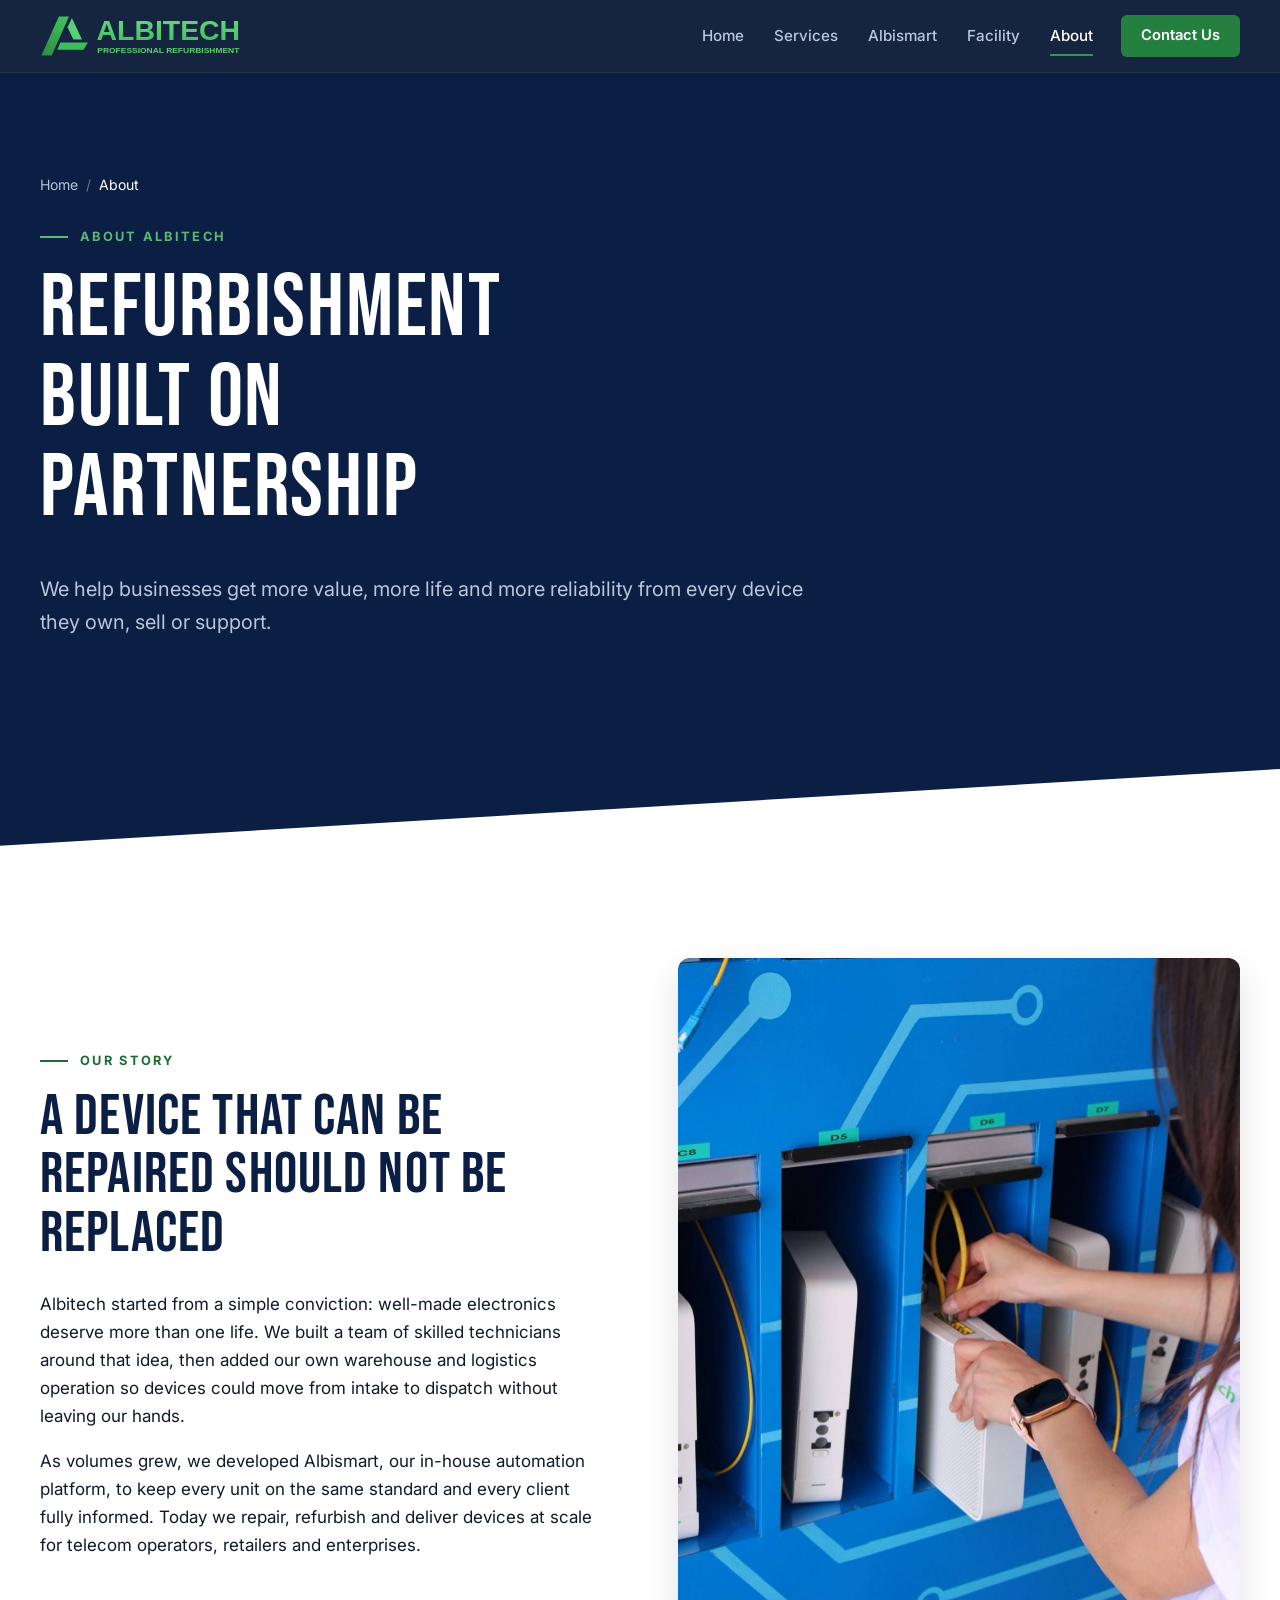
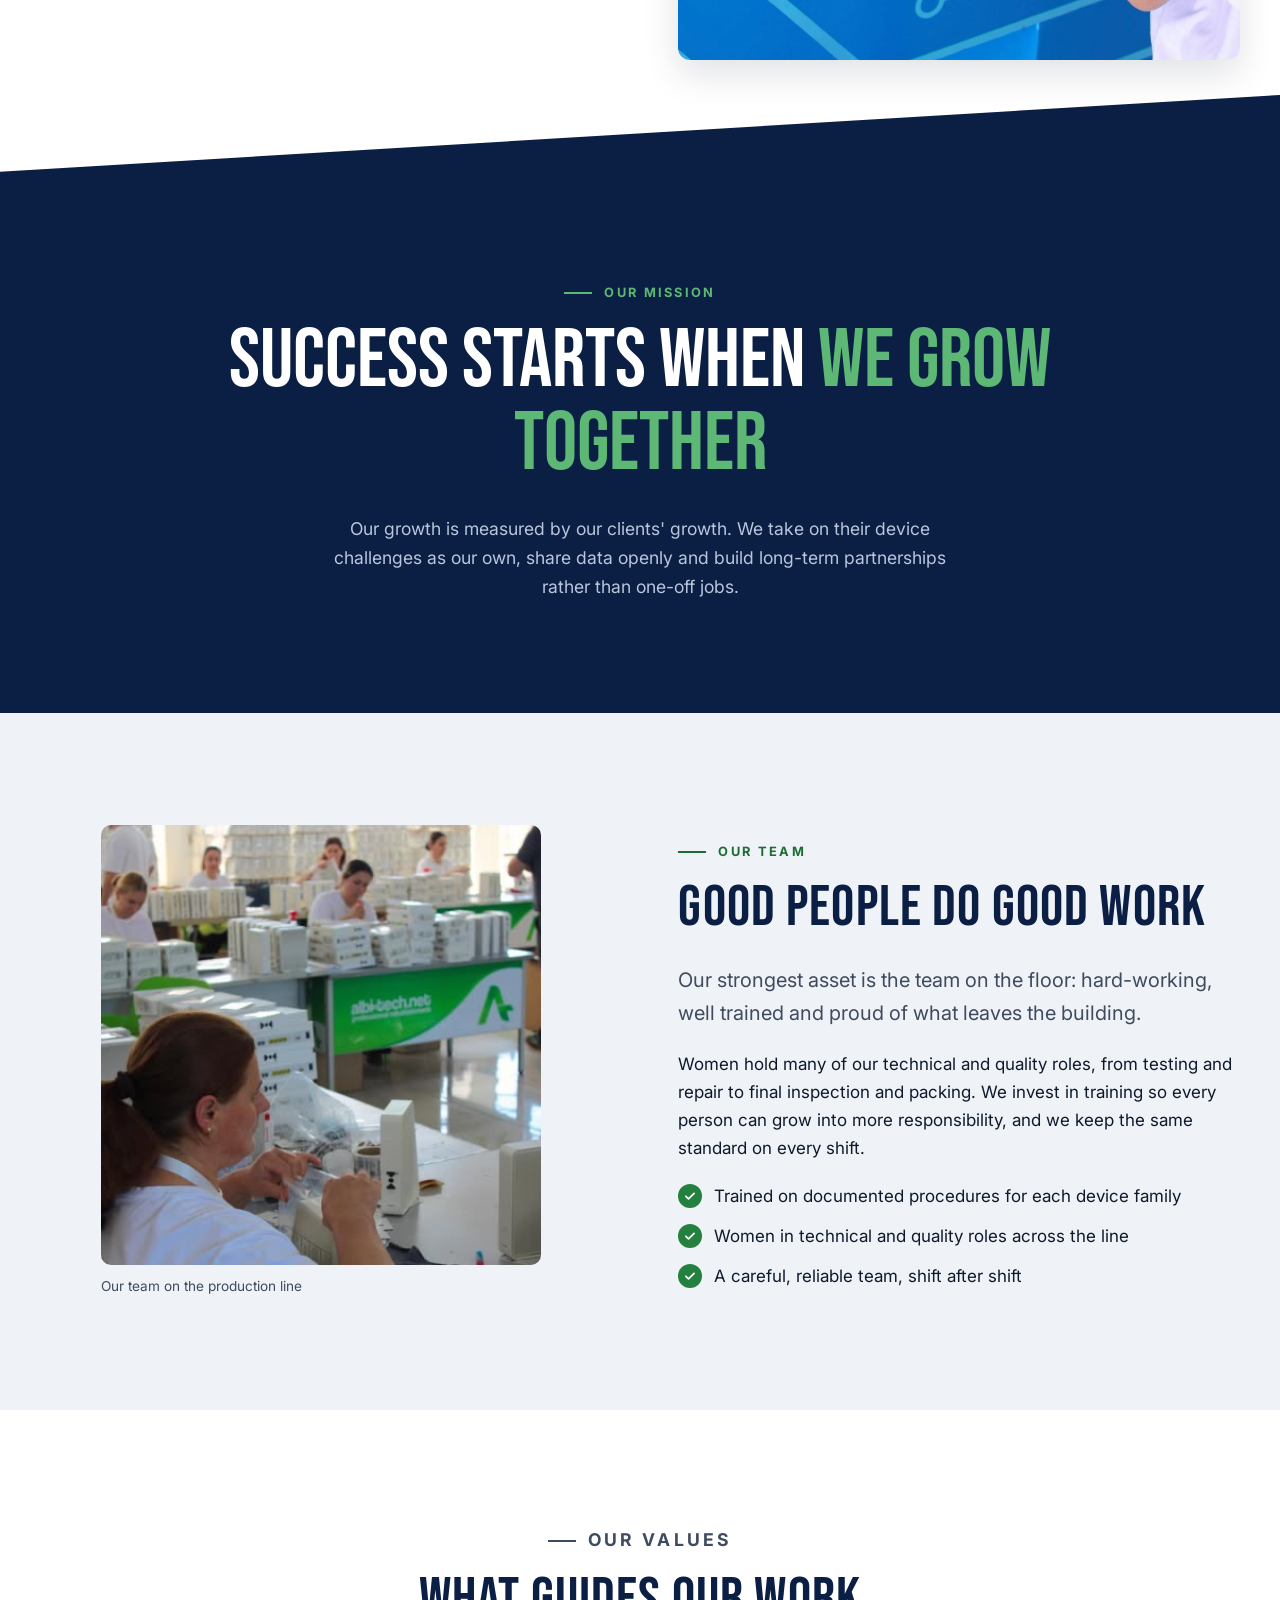
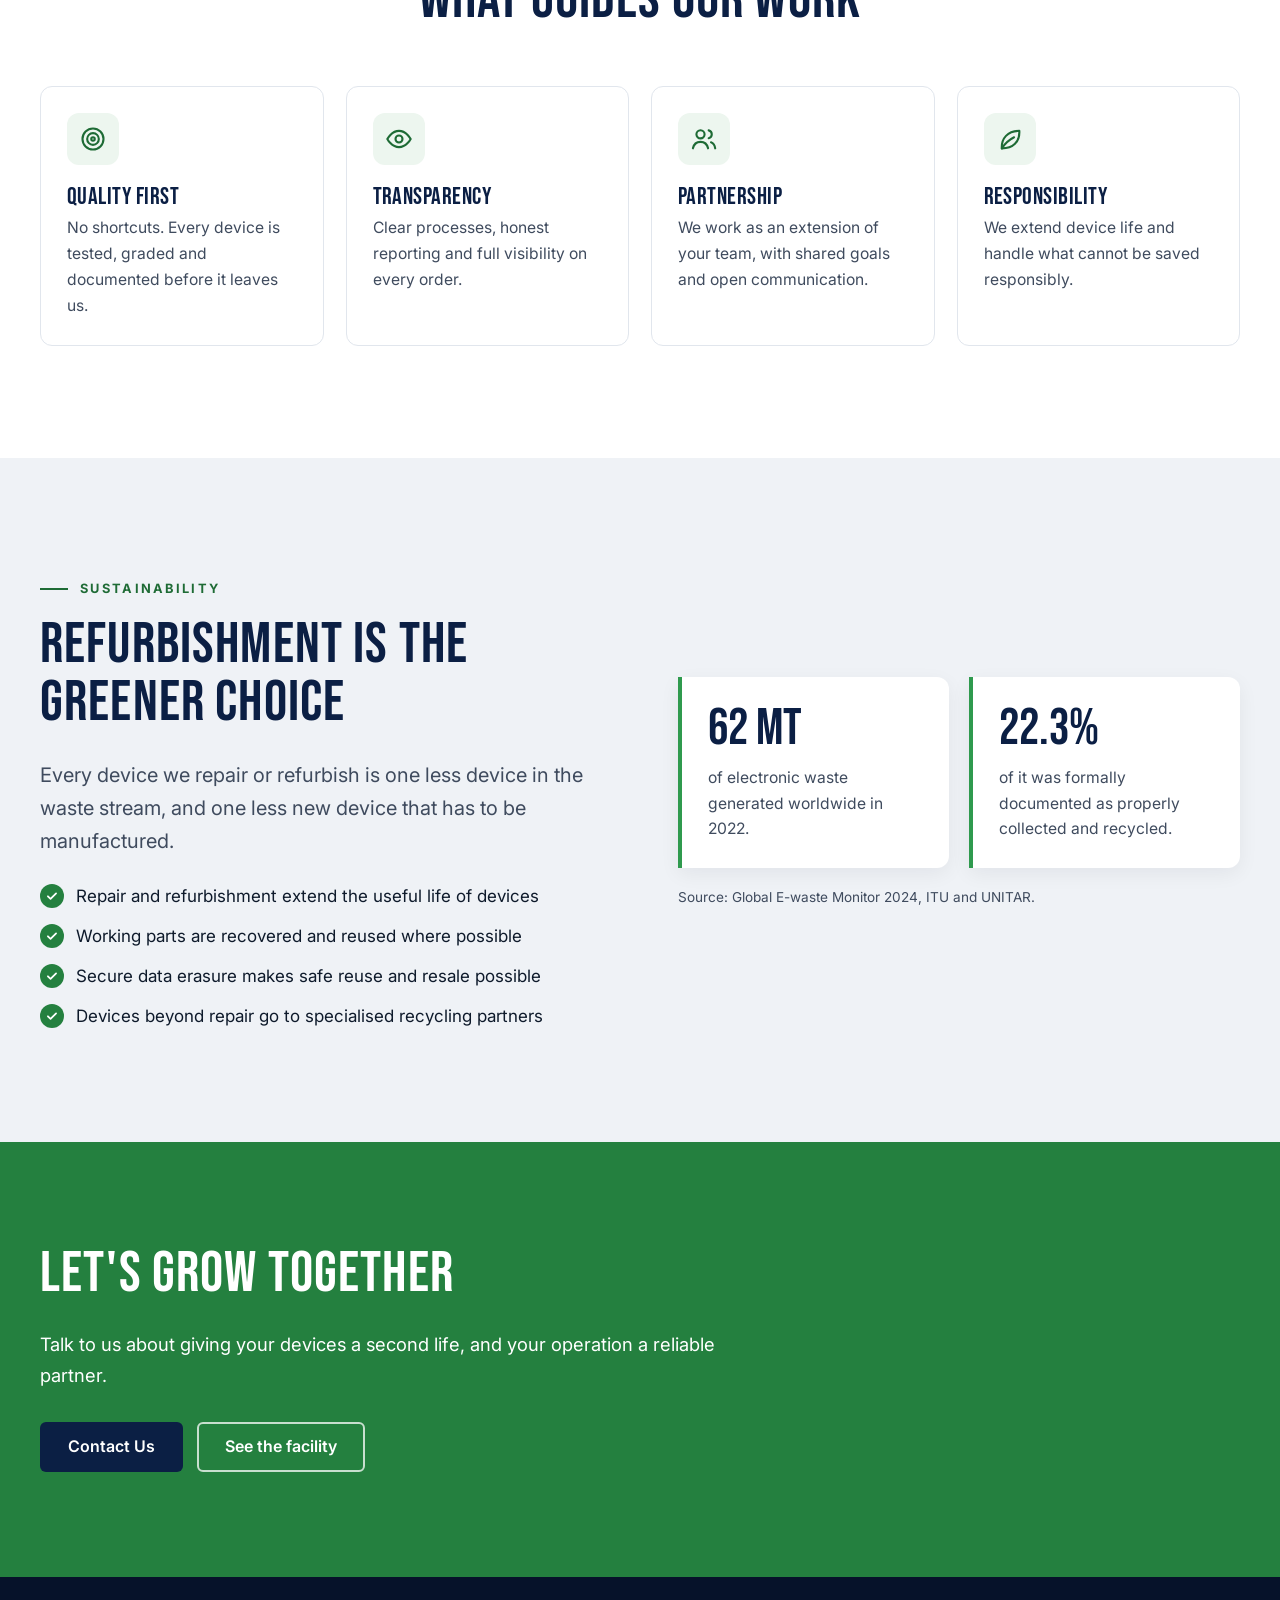
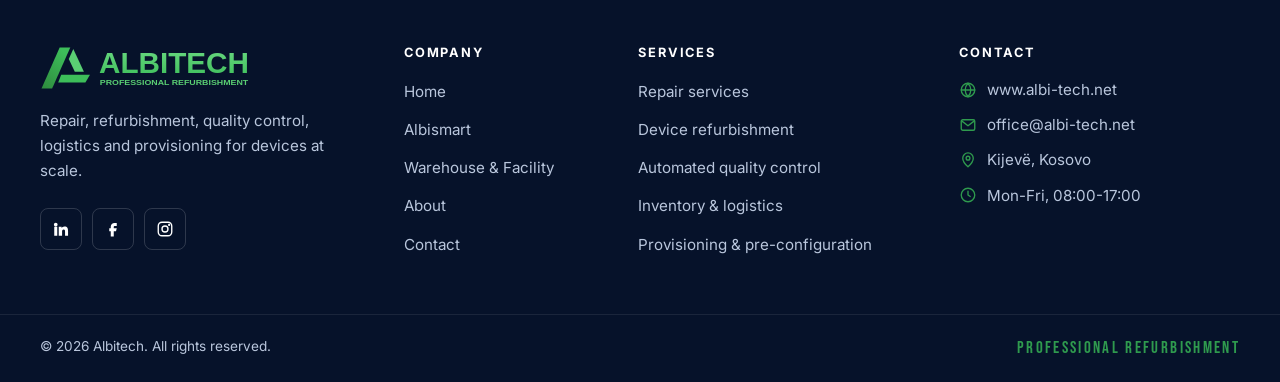
==== about.html @ eb0725dc "Use real photos, calmer brand green and add the Kijeve warehouse location Replace the generated circ" ====
<!doctype html>
<html lang="en">
<head>
  <meta charset="utf-8">
  <meta name="viewport" content="width=device-width, initial-scale=1">
  <title>About Albitech | Professional Refurbishment</title>
  <meta name="description" content="Albitech gives devices a longer, more valuable life through professional repair and refurbishment. Learn about our story, our mission, our values and our commitment to reducing e-waste.">
  <link rel="canonical" href="https://www.albi-tech.net/about.html">
  <meta name="theme-color" content="#0B1F44">
  <meta property="og:type" content="website">
  <meta property="og:site_name" content="Albitech">
  <meta property="og:title" content="About Albitech | Success starts when we grow together">
  <meta property="og:description" content="Our story, mission, values and sustainability commitment.">
  <meta property="og:url" content="https://www.albi-tech.net/about.html">
  <meta property="og:image" content="https://www.albi-tech.net/assets/img/og-image.png">
  <meta property="og:image:width" content="1200">
  <meta property="og:image:height" content="630">
  <meta property="og:image:alt" content="Albitech, Professional Refurbishment">
  <meta name="twitter:card" content="summary_large_image">
  <link rel="icon" href="assets/img/favicon.svg" type="image/svg+xml">
  <link rel="preconnect" href="https://fonts.googleapis.com">
  <link rel="preconnect" href="https://fonts.gstatic.com" crossorigin>
  <link rel="stylesheet" href="https://fonts.googleapis.com/css2?family=Bebas+Neue&amp;family=Inter:wght@400;500;600;700&amp;display=swap">
  <script>document.documentElement.classList.add("js");</script>
  <link rel="stylesheet" href="assets/css/styles.css">
  <script src="assets/js/main.js" defer></script>
</head>
<body>
  <a class="skip-link" href="#main">Skip to main content</a>

  <header class="site-header">
    <div class="container header-inner">
      <a class="brand" href="index.html"><img src="assets/img/logo.svg" alt="Albitech home" width="203" height="42"></a>
      <button class="nav-toggle" type="button" aria-expanded="false" aria-controls="site-nav" aria-label="Open menu">
        <span class="nav-toggle-bar"></span><span class="nav-toggle-bar"></span><span class="nav-toggle-bar"></span>
      </button>
      <nav class="site-nav" id="site-nav" aria-label="Main">
        <ul class="nav-list">
          <li><a class="nav-link" href="index.html">Home</a></li>
          <li><a class="nav-link" href="services.html">Services</a></li>
          <li><a class="nav-link" href="albismart.html">Albismart</a></li>
          <li><a class="nav-link" href="facility.html">Facility</a></li>
          <li><a class="nav-link" href="about.html" aria-current="page">About</a></li>
          <li class="nav-cta"><a class="btn btn-primary btn-sm" href="contact.html">Contact Us</a></li>
        </ul>
      </nav>
    </div>
  </header>

  <main id="main">
    <section class="page-hero" aria-labelledby="page-title">
      <div class="container">
        <nav class="breadcrumb" aria-label="Breadcrumb">
          <ol><li><a href="index.html">Home</a></li><li><span aria-current="page">About</span></li></ol>
        </nav>
        <p class="eyebrow" data-reveal>About Albitech</p>
        <h1 id="page-title" data-reveal style="--delay:.1s">Refurbishment built on partnership</h1>
        <p class="lead" data-reveal style="--delay:.2s">We help businesses get more value, more life and more reliability from every device they own, sell or support.</p>
      </div>
    </section>

    <!-- PLACEHOLDER COPY: replace with Albitech's own history (founding year, milestones, team size). -->
    <section class="section" aria-labelledby="story-title">
      <div class="container split">
        <div data-reveal="left">
          <p class="eyebrow">Our story</p>
          <h2 id="story-title">A device that can be repaired should not be replaced</h2>
          <p>Albitech started from a simple conviction: well-made electronics deserve more than one life. We built a team of skilled technicians around that idea, then added our own warehouse and logistics operation so devices could move from intake to dispatch without leaving our hands.</p>
          <p>As volumes grew, we developed Albismart, our in-house automation platform, to keep every unit on the same standard and every client fully informed. Today we repair, refurbish and deliver devices at scale for telecom operators, retailers and enterprises.</p>
        </div>
        <figure class="media-frame" data-reveal="right" style="aspect-ratio:4/5">
          <img src="assets/img/photos/testing-wall.jpg" alt="An Albitech technician connecting a router on the device testing wall" width="1000" height="1499" loading="lazy">
        </figure>
      </div>
    </section>

    <section class="section section--dark angle-top mission" aria-labelledby="mission-title">
      <div class="container">
        <h2 class="eyebrow" id="mission-title" style="justify-content:center;display:flex">Our mission</h2>
        <blockquote data-reveal>
          <p>Success starts when <span>we grow together</span></p>
        </blockquote>
        <p class="mission-text" data-reveal style="--delay:.15s">Our growth is measured by our clients' growth. We take on their device challenges as our own, share data openly and build long-term partnerships rather than one-off jobs.</p>
      </div>
    </section>

    <section class="section section--gray" aria-labelledby="team-title">
      <div class="container split">
        <figure class="people-photo" data-reveal="left">
          <img src="assets/img/photos/production-line.jpg" alt="Albitech team members, many of them women, testing and packing devices on the production line" width="414" height="414" loading="lazy">
          <figcaption>Our team on the production line</figcaption>
        </figure>
        <div data-reveal="right">
          <p class="eyebrow">Our team</p>
          <h2 id="team-title">Good people do good work</h2>
          <p class="lead">Our strongest asset is the team on the floor: hard-working, well trained and proud of what leaves the building.</p>
          <p>Women hold many of our technical and quality roles, from testing and repair to final inspection and packing. We invest in training so every person can grow into more responsibility, and we keep the same standard on every shift.</p>
          <ul class="check-list" style="margin-top:20px">
            <li>Trained on documented procedures for each device family</li>
            <li>Women in technical and quality roles across the line</li>
            <li>A careful, reliable team, shift after shift</li>
          </ul>
        </div>
      </div>
    </section>

    <section class="section" aria-labelledby="values-title">
      <div class="container">
        <div class="section-head center" data-reveal>
          <p class="eyebrow">Our values</p>
          <h2 id="values-title">What guides our work</h2>
        </div>
        <div class="feature-grid feature-grid--4">
          <div class="feature feature--stack" data-reveal>
            <div class="icon-badge"><svg class="icon" viewBox="0 0 24 24" aria-hidden="true"><circle cx="12" cy="12" r="9"/><circle cx="12" cy="12" r="5"/><circle cx="12" cy="12" r="1.5"/></svg></div>
            <h3>Quality first</h3>
            <p>No shortcuts. Every device is tested, graded and documented before it leaves us.</p>
          </div>
          <div class="feature feature--stack" data-reveal style="--delay:.08s">
            <div class="icon-badge"><svg class="icon" viewBox="0 0 24 24" aria-hidden="true"><path d="M2 12s3.6-7 10-7 10 7 10 7-3.6 7-10 7S2 12 2 12z"/><circle cx="12" cy="12" r="3"/></svg></div>
            <h3>Transparency</h3>
            <p>Clear processes, honest reporting and full visibility on every order.</p>
          </div>
          <div class="feature feature--stack" data-reveal style="--delay:.16s">
            <div class="icon-badge"><svg class="icon" viewBox="0 0 24 24" aria-hidden="true"><circle cx="9" cy="8" r="3.5"/><path d="M2.5 20c.8-3.6 3.4-5.5 6.5-5.5s5.7 1.9 6.5 5.5"/><path d="M16 4.6a3.5 3.5 0 0 1 0 6.8M18 14.8c2 .7 3.2 2.5 3.6 5.2"/></svg></div>
            <h3>Partnership</h3>
            <p>We work as an extension of your team, with shared goals and open communication.</p>
          </div>
          <div class="feature feature--stack" data-reveal style="--delay:.24s">
            <div class="icon-badge"><svg class="icon" viewBox="0 0 24 24" aria-hidden="true"><path d="M5 20c-.5-8.5 5-15 15-15 .5 9.5-5.5 15-15 15z"/><path d="M5 20c3-4.5 6.5-7.5 10.5-9.5"/></svg></div>
            <h3>Responsibility</h3>
            <p>We extend device life and handle what cannot be saved responsibly.</p>
          </div>
        </div>
      </div>
    </section>

    <section class="section section--gray" aria-labelledby="sustain-title">
      <div class="container split">
        <div data-reveal="left">
          <p class="eyebrow">Sustainability</p>
          <h2 id="sustain-title">Refurbishment is the greener choice</h2>
          <p class="lead">Every device we repair or refurbish is one less device in the waste stream, and one less new device that has to be manufactured.</p>
          <ul class="check-list" style="margin-top:24px">
            <li>Repair and refurbishment extend the useful life of devices</li>
            <li>Working parts are recovered and reused where possible</li>
            <li>Secure data erasure makes safe reuse and resale possible</li>
            <li>Devices beyond repair go to specialised recycling partners</li>
          </ul>
        </div>
        <div data-reveal="right">
          <div class="fact-grid">
            <div class="fact">
              <span class="fact-num">62 Mt</span>
              <p>of electronic waste generated worldwide in 2022.</p>
            </div>
            <div class="fact">
              <span class="fact-num">22.3%</span>
              <p>of it was formally documented as properly collected and recycled.</p>
            </div>
          </div>
          <p class="source">Source: Global E-waste Monitor 2024, ITU and UNITAR.</p>
        </div>
      </div>
    </section>

    <section class="cta-band" aria-labelledby="cta-title">
      <div class="container">
        <div class="cta-inner" data-reveal>
          <h2 id="cta-title">Let's grow together</h2>
          <p>Talk to us about giving your devices a second life, and your operation a reliable partner.</p>
          <div class="btn-row">
            <a class="btn btn-dark" href="contact.html">Contact Us</a>
            <a class="btn btn-outline" href="facility.html">See the facility</a>
          </div>
        </div>
      </div>
    </section>
  </main>

  <footer class="site-footer">
    <div class="container footer-grid">
      <div class="footer-brand">
        <img src="assets/img/logo.svg" alt="Albitech, Professional Refurbishment" width="213" height="44" loading="lazy">
        <p>Repair, refurbishment, quality control, logistics and provisioning for devices at scale.</p>
        <!-- PLACEHOLDER: replace href="#" with the real social profile URLs. -->
        <ul class="social" aria-label="Albitech on social media">
          <li><a href="#" aria-label="Albitech on LinkedIn"><svg class="icon icon-fill" viewBox="0 0 24 24" aria-hidden="true"><path d="M4.98 3.5a2.5 2.5 0 1 1 0 5 2.5 2.5 0 0 1 0-5zM3 9h4v12H3zM9 9h3.8v1.7h.05c.53-1 1.83-2.05 3.77-2.05 4.03 0 4.78 2.65 4.78 6.1V21h-4v-5.5c0-1.3-.02-3-1.83-3-1.83 0-2.12 1.43-2.12 2.9V21H9z"/></svg></a></li>
          <li><a href="#" aria-label="Albitech on Facebook"><svg class="icon icon-fill" viewBox="0 0 24 24" aria-hidden="true"><path d="M14 8h3V4h-3c-2.76 0-5 2.24-5 5v2H7v4h2v7h4v-7h3l1-4h-4V9c0-.55.45-1 1-1z"/></svg></a></li>
          <li><a href="#" aria-label="Albitech on Instagram"><svg class="icon" viewBox="0 0 24 24" aria-hidden="true"><rect x="3" y="3" width="18" height="18" rx="5"/><circle cx="12" cy="12" r="4"/><circle cx="17.5" cy="6.5" r=".6" fill="currentColor"/></svg></a></li>
        </ul>
      </div>
      <nav class="footer-col" aria-label="Footer: company">
        <h2 class="footer-title">Company</h2>
        <ul>
          <li><a href="index.html">Home</a></li>
          <li><a href="albismart.html">Albismart</a></li>
          <li><a href="facility.html">Warehouse &amp; Facility</a></li>
          <li><a href="about.html">About</a></li>
          <li><a href="contact.html">Contact</a></li>
        </ul>
      </nav>
      <nav class="footer-col" aria-label="Footer: services">
        <h2 class="footer-title">Services</h2>
        <ul>
          <li><a href="services.html#repair">Repair services</a></li>
          <li><a href="services.html#refurbishment">Device refurbishment</a></li>
          <li><a href="services.html#quality-control">Automated quality control</a></li>
          <li><a href="services.html#logistics">Inventory &amp; logistics</a></li>
          <li><a href="services.html#provisioning">Provisioning &amp; pre-configuration</a></li>
        </ul>
      </nav>
      <div class="footer-col">
        <h2 class="footer-title">Contact</h2>
        <ul class="footer-contact">
          <li><svg class="icon" viewBox="0 0 24 24" aria-hidden="true"><circle cx="12" cy="12" r="9"/><path d="M3 12h18M12 3c2.5 2.7 3.8 5.7 3.8 9s-1.3 6.3-3.8 9c-2.5-2.7-3.8-5.7-3.8-9S9.5 5.7 12 3z"/></svg><a href="https://www.albi-tech.net">www.albi-tech.net</a></li>
          <li><svg class="icon" viewBox="0 0 24 24" aria-hidden="true"><rect x="3" y="5" width="18" height="14" rx="2"/><path d="M3.5 6.5l8.5 6.5 8.5-6.5"/></svg><a href="mailto:office@albi-tech.net">office@albi-tech.net</a></li>
          <li><svg class="icon" viewBox="0 0 24 24" aria-hidden="true"><path d="M12 21s-7-6.2-7-11.5a7 7 0 0 1 14 0C19 14.8 12 21 12 21z"/><circle cx="12" cy="9.5" r="2.5"/></svg><a href="https://maps.app.goo.gl/2U7qtQhpvTjWQRKJ6" target="_blank" rel="noopener">Kijevë, Kosovo</a></li>
          <li><svg class="icon" viewBox="0 0 24 24" aria-hidden="true"><circle cx="12" cy="12" r="9"/><path d="M12 7v5l3 2"/></svg><span>Mon-Fri, 08:00-17:00</span></li>
        </ul>
      </div>
    </div>
    <div class="footer-bottom">
      <div class="container footer-bottom-inner">
        <p>&copy; <span data-year>2026</span> Albitech. All rights reserved.</p>
        <p class="footer-tagline">Professional Refurbishment</p>
      </div>
    </div>
  </footer>
</body>
</html>
---- assets/css/styles.css ----
/* =========================================================
   Albitech, Professional Refurbishment
   Main stylesheet (shared by every page)
   ========================================================= */

:root {
  --navy-950: #06122a;
  --navy-900: #081833;
  --navy-800: #0b1f44;
  --navy-700: #132b5c;
  --navy-600: #1c3a75;
  --green-300: #a9d8b5;
  --green-400: #5cb874;
  --green-500: #2f9a4e;
  --green-600: #24803f;
  --green-700: #1e6b35;
  --green-800: #17532a;
  --green-50: #edf6ef;
  --gray-50: #f7f9fb;
  --gray-100: #eff2f6;
  --gray-200: #e1e6ed;
  --gray-300: #c9d1dc;
  --ink: #0e1a2b;
  --ink-soft: #3f4b5e;
  --on-dark-soft: #b9c6dc;
  --error: #b42318;

  --font-display: "Bebas Neue", "Oswald", Impact, "Arial Narrow", sans-serif;
  --font-body: "Inter", system-ui, -apple-system, "Segoe UI", Roboto, Arial, sans-serif;

  --radius: 12px;
  --radius-sm: 8px;
  --shadow: 0 14px 36px rgba(6, 18, 42, 0.12);
  --header-h: 72px;
  --container: 1200px;
  --cut: clamp(36px, 6vw, 96px);
  --section-pad: clamp(64px, 9vw, 112px);
  --ease: cubic-bezier(0.2, 0.7, 0.2, 1);
}

/* ---------- Base ---------- */
*, *::before, *::after { box-sizing: border-box; }
html { scroll-behavior: smooth; -webkit-text-size-adjust: 100%; scroll-padding-top: calc(var(--header-h) + 16px); }
body {
  margin: 0;
  font-family: var(--font-body);
  font-size: 1.0625rem;
  line-height: 1.65;
  color: var(--ink);
  background: #fff;
  -webkit-font-smoothing: antialiased;
}
img, svg { display: block; max-width: 100%; }
img { height: auto; }
a { color: var(--green-700); text-underline-offset: 3px; }
a:hover { text-decoration-thickness: 2px; }
h1, h2, h3, h4 {
  font-family: var(--font-display);
  font-weight: 400;
  letter-spacing: 0.02em;
  line-height: 1.02;
  margin: 0 0 0.45em;
}
h1 { font-size: clamp(2.9rem, 7vw, 5.5rem); }
h2 { font-size: clamp(2.3rem, 4.6vw, 3.6rem); }
h3 { font-size: clamp(1.5rem, 2.4vw, 1.85rem); }
p { margin: 0 0 1em; }
ul, ol { margin: 0; }
button, input, select, textarea { font: inherit; }

.container { width: min(100% - 40px, var(--container)); margin-inline: auto; }

.sr-only {
  position: absolute !important; width: 1px; height: 1px; padding: 0; margin: -1px;
  overflow: hidden; clip: rect(0 0 0 0); white-space: nowrap; border: 0;
}

.skip-link {
  position: absolute; left: 16px; top: -64px; z-index: 300;
  background: var(--green-500); color: var(--navy-900);
  padding: 10px 18px; border-radius: var(--radius-sm);
  font-weight: 700; text-decoration: none; transition: top 0.2s;
}
.skip-link:focus { top: 12px; }

:focus-visible { outline: 3px solid var(--green-400); outline-offset: 3px; border-radius: 4px; }

.icon {
  width: 24px; height: 24px; flex: none;
  fill: none; stroke: currentColor; stroke-width: 1.8;
  stroke-linecap: round; stroke-linejoin: round;
}
.icon-fill { fill: currentColor; stroke: none; }

.lead { font-size: clamp(1.1rem, 1.6vw, 1.25rem); color: var(--ink-soft); max-width: 60ch; }

.eyebrow {
  display: inline-flex; align-items: center; gap: 12px;
  margin: 0 0 18px;
  font-family: var(--font-body); line-height: 1.4;
  font-size: 0.8rem; font-weight: 700; letter-spacing: 0.18em; text-transform: uppercase;
  color: var(--green-700);
}
.eyebrow::before { content: ""; width: 28px; height: 2px; background: currentColor; }

/* ---------- Header ---------- */
.site-header {
  position: sticky; top: 0; z-index: 100;
  background: rgba(8, 24, 51, 0.94);
  -webkit-backdrop-filter: saturate(140%) blur(10px);
  backdrop-filter: saturate(140%) blur(10px);
  border-bottom: 1px solid rgba(255, 255, 255, 0.06);
  transition: box-shadow 0.3s;
}
.site-header.is-scrolled { box-shadow: 0 8px 28px rgba(0, 0, 0, 0.28); }
.header-inner { display: flex; align-items: center; justify-content: space-between; gap: 24px; height: var(--header-h); }
.brand { display: inline-flex; align-items: center; border-radius: 4px; }
.brand img { height: 42px; width: auto; }

.nav-list { display: flex; align-items: center; gap: 2px; list-style: none; padding: 0; }
.nav-link {
  position: relative; display: block; padding: 10px 14px;
  color: var(--on-dark-soft); text-decoration: none;
  font-size: 0.95rem; font-weight: 500; border-radius: var(--radius-sm);
  transition: color 0.2s;
}
.nav-link:hover { color: #fff; }
.nav-link[aria-current="page"] { color: #fff; }
.nav-link[aria-current="page"]::after {
  content: ""; position: absolute; left: 14px; right: 14px; bottom: 3px;
  height: 2px; background: var(--green-500);
}
.nav-cta { margin-left: 12px; }

.nav-toggle {
  display: none; position: relative; width: 44px; height: 44px;
  border: 1px solid rgba(255, 255, 255, 0.2); border-radius: var(--radius-sm);
  background: transparent; color: #fff; cursor: pointer;
}
.nav-toggle-bar {
  position: absolute; left: 11px; right: 11px; height: 2px; border-radius: 2px;
  background: currentColor; transition: transform 0.3s var(--ease), opacity 0.2s;
}
.nav-toggle-bar:nth-child(1) { top: 14px; }
.nav-toggle-bar:nth-child(2) { top: 20px; }
.nav-toggle-bar:nth-child(3) { top: 26px; }
.nav-toggle[aria-expanded="true"] .nav-toggle-bar:nth-child(1) { transform: translateY(6px) rotate(45deg); }
.nav-toggle[aria-expanded="true"] .nav-toggle-bar:nth-child(2) { opacity: 0; }
.nav-toggle[aria-expanded="true"] .nav-toggle-bar:nth-child(3) { transform: translateY(-6px) rotate(-45deg); }

@media (max-width: 960px) {
  .nav-toggle { display: block; }
  .site-nav {
    position: absolute; top: 100%; left: 0; right: 0;
    max-height: calc(100vh - var(--header-h)); overflow-y: auto;
    background: var(--navy-900);
    border-top: 1px solid rgba(255, 255, 255, 0.06);
    box-shadow: 0 24px 40px rgba(0, 0, 0, 0.35);
    opacity: 0; visibility: hidden; transform: translateY(-8px);
    transition: opacity 0.25s, transform 0.25s var(--ease), visibility 0s linear 0.25s;
  }
  .site-nav.is-open {
    opacity: 1; visibility: visible; transform: none;
    transition: opacity 0.25s, transform 0.25s var(--ease), visibility 0s;
  }
  .nav-list { flex-direction: column; align-items: stretch; gap: 0; padding: 8px 20px 24px; }
  .nav-link { padding: 16px 4px; font-size: 1.05rem; border-radius: 0; border-bottom: 1px solid rgba(255, 255, 255, 0.07); }
  .nav-link[aria-current="page"] { color: var(--green-400); }
  .nav-link[aria-current="page"]::after { display: none; }
  .nav-cta { margin: 20px 0 0; }
  .nav-cta .btn { width: 100%; }
  body.nav-open { overflow: hidden; }
}

/* ---------- Buttons ---------- */
.btn {
  --btn-bg: var(--green-600);
  --btn-fg: #fff;
  display: inline-flex; align-items: center; justify-content: center; gap: 0.55em;
  min-height: 50px; padding: 12px 26px;
  border: 2px solid transparent; border-radius: 6px;
  background: var(--btn-bg); color: var(--btn-fg);
  font-size: 1rem; font-weight: 600; line-height: 1.2; text-decoration: none;
  cursor: pointer;
  transition: background-color 0.2s, color 0.2s, border-color 0.2s, transform 0.2s var(--ease), box-shadow 0.2s;
}
.btn .icon { width: 18px; height: 18px; }
.btn-primary:hover { --btn-bg: var(--green-700); }
.btn-ghost { --btn-bg: transparent; --btn-fg: #fff; border-color: rgba(255, 255, 255, 0.5); }
.btn-ghost:hover { --btn-bg: rgba(255, 255, 255, 0.08); border-color: #fff; }
.btn-dark { --btn-bg: var(--navy-800); --btn-fg: #fff; }
.btn-dark:hover { --btn-bg: var(--navy-700); }
.btn-outline { --btn-bg: transparent; --btn-fg: var(--navy-800); border-color: var(--navy-800); }
.btn-outline:hover { --btn-bg: var(--navy-800); --btn-fg: #fff; }
.btn-sm { min-height: 42px; padding: 8px 18px; font-size: 0.92rem; }
.btn-row { display: flex; flex-wrap: wrap; gap: 14px; margin-top: 32px; }

/* ---------- Hero (home) ---------- */
.hero {
  position: relative; overflow: hidden;
  background: var(--navy-800);
  color: #fff;
  padding: clamp(48px, 7vw, 96px) 0 calc(clamp(110px, 12vw, 160px) + var(--cut));
  clip-path: polygon(0 0, 100% 0, 100% calc(100% - var(--cut)), 0 100%);
}
.hero .eyebrow, .page-hero .eyebrow, .section--dark .eyebrow { color: var(--green-400); }
.hero-grid { display: grid; grid-template-columns: 1.1fr 0.9fr; gap: clamp(32px, 5vw, 72px); align-items: center; }
.hero-content { max-width: 640px; }
.hero h1 { font-size: clamp(3rem, 6.2vw, 5.4rem); margin-bottom: 0.35em; }
.hero h1 .accent { color: var(--green-400); display: block; }
.hero .lead { color: var(--on-dark-soft); }
.hero-audience { margin-top: 36px; font-size: 0.88rem; color: var(--on-dark-soft); letter-spacing: 0.04em; }
.hero-audience strong { color: #fff; font-weight: 600; }
.hero-photo { position: relative; margin: 0; aspect-ratio: 4 / 5; max-height: 600px; border-radius: 10px; overflow: hidden; background: var(--navy-700); }
.hero-photo img { width: 100%; height: 100%; object-fit: cover; object-position: 50% 40%; }
.hero-photo figcaption {
  position: absolute; left: 14px; bottom: 14px; padding: 6px 12px; border-radius: 6px;
  background: rgba(6, 18, 42, 0.85); color: #fff; font-size: 0.82rem; font-weight: 500;
}
@media (max-width: 900px) {
  .hero-grid { grid-template-columns: 1fr; }
  .hero-photo { aspect-ratio: 4 / 3; max-height: none; }
}
@keyframes pulse { 0%, 100% { box-shadow: 0 0 0 4px rgba(47, 154, 78, 0.25); } 50% { box-shadow: 0 0 0 8px rgba(47, 154, 78, 0); } }

/* ---------- Page hero (inner pages) ---------- */
.page-hero {
  position: relative; overflow: hidden; isolation: isolate;
  background: var(--navy-800);
  color: #fff;
  padding: clamp(56px, 8vw, 100px) 0 calc(clamp(64px, 9vw, 110px) + var(--cut));
  clip-path: polygon(0 0, 100% 0, 100% calc(100% - var(--cut)), 0 100%);
}
.page-hero .container { position: relative; z-index: 1; }
.page-hero h1 { max-width: 16ch; }
.page-hero .lead { color: var(--on-dark-soft); }

.breadcrumb ol {
  display: flex; flex-wrap: wrap; gap: 8px; list-style: none; padding: 0; margin: 0 0 22px;
  font-size: 0.88rem; color: var(--on-dark-soft);
}
.breadcrumb li + li::before { content: "/"; margin-right: 8px; opacity: 0.5; }
.breadcrumb a { color: var(--on-dark-soft); text-decoration: none; }
.breadcrumb a:hover { color: #fff; text-decoration: underline; }
.breadcrumb [aria-current="page"] { color: #fff; }

/* ---------- Sections ---------- */
.section { position: relative; padding-block: var(--section-pad); }
.section--gray { background: var(--gray-100); }
.section--dark { background: var(--navy-800); color: #fff; }
.section--dark p { color: var(--on-dark-soft); }
.section--dark h2, .section--dark h3 { color: #fff; }
.angle-top {
  clip-path: polygon(0 var(--cut), 100% 0, 100% 100%, 0 100%);
  margin-top: calc(-1 * var(--cut));
  padding-top: calc(var(--section-pad) + var(--cut));
}
.angle-top-rev {
  clip-path: polygon(0 0, 100% var(--cut), 100% 100%, 0 100%);
  margin-top: calc(-1 * var(--cut));
  padding-top: calc(var(--section-pad) + var(--cut));
}

.section-head { max-width: 740px; margin-bottom: clamp(36px, 5vw, 56px); }
.section-head.center { text-align: center; margin-inline: auto; }
.section-head.center .eyebrow { justify-content: center; }
.section-head p { font-size: 1.1rem; color: var(--ink-soft); }
.section--dark .section-head p { color: var(--on-dark-soft); }
.section h2 { color: var(--navy-800); }
.section--dark h2 { color: #fff; }
.text-accent { color: var(--green-700); }
.section--dark .text-accent { color: var(--green-500); }

.split { display: grid; grid-template-columns: 1fr 1fr; gap: clamp(40px, 6vw, 88px); align-items: center; }
.split--text-wide { grid-template-columns: 1.1fr 0.9fr; }
@media (max-width: 900px) { .split, .split--text-wide { grid-template-columns: 1fr; } }

/* ---------- Stats ---------- */
.stats { position: relative; z-index: 3; margin-top: calc(-1 * clamp(70px, 9vw, 120px)); }
.stats-card {
  display: grid; grid-template-columns: repeat(4, 1fr);
  background: #fff; border-radius: var(--radius); overflow: hidden;
  box-shadow: 0 24px 56px rgba(6, 18, 42, 0.18);
}
.stats-card--flat { box-shadow: none; border: 1px solid var(--gray-200); }
.stat { position: relative; padding: 30px 22px; text-align: center; }
.stat + .stat::before {
  content: ""; position: absolute; left: 0; top: 26px; bottom: 26px; width: 1px; background: var(--gray-200);
}
.stat-num {
  display: block; font-family: var(--font-display);
  font-size: clamp(2.7rem, 4.6vw, 3.7rem); line-height: 1; color: var(--navy-800);
  font-variant-numeric: tabular-nums;
}
.stat-num .suffix { color: var(--green-600); }
.stat-num .unit { margin-left: 4px; font-family: var(--font-body); font-size: 0.42em; font-weight: 700; letter-spacing: 0; vertical-align: 0.15em; }
.stat-label {
  display: block; margin-top: 10px;
  font-size: 0.82rem; font-weight: 700; letter-spacing: 0.1em; text-transform: uppercase; color: var(--ink-soft);
}
@media (max-width: 820px) {
  .stats-card { grid-template-columns: repeat(2, 1fr); }
  .stat:nth-child(3)::before { display: none; }
  .stat:nth-child(n + 3) { border-top: 1px solid var(--gray-200); }
}
.ph-note { margin: 14px 0 0; text-align: center; font-size: 0.8rem; color: var(--ink-soft); }
.ph-note::before { content: "\25B2  "; color: var(--green-600); font-size: 0.65rem; }

/* ---------- Cards ---------- */
.card-grid { display: grid; grid-template-columns: repeat(3, 1fr); gap: 24px; }
@media (max-width: 980px) { .card-grid { grid-template-columns: repeat(2, 1fr); } }
@media (max-width: 640px) { .card-grid { grid-template-columns: 1fr; } }

.card {
  position: relative; display: flex; flex-direction: column; overflow: hidden;
  background: #fff; border: 1px solid var(--gray-200); border-radius: var(--radius);
  padding: 32px 28px;
  transition: transform 0.35s var(--ease), box-shadow 0.35s, border-color 0.35s;
}
.card:hover { border-color: var(--green-300); }
.card h3 { color: var(--navy-800); margin-bottom: 0.35em; }
.card p { color: var(--ink-soft); flex: 1; }
.card--cta { background: var(--navy-800); border-color: var(--navy-800); color: #fff; }
.card--cta h3 { color: #fff; }
.card--cta p { color: var(--on-dark-soft); }
.card--cta .card-link { color: var(--green-400); }
.card--cta .icon-badge { background: rgba(47, 154, 78, 0.15); color: var(--green-400); }

.icon-badge {
  display: grid; place-items: center; flex: none;
  width: 56px; height: 56px; margin-bottom: 22px; border-radius: 12px;
  background: var(--green-50);
  color: var(--green-700);
}
.icon-badge .icon { width: 28px; height: 28px; }
.section--dark .icon-badge { background: rgba(47, 154, 78, 0.14); color: var(--green-400); }

.card-link {
  display: inline-flex; align-items: center; gap: 6px; margin-top: 6px;
  font-weight: 600; color: var(--green-700); text-decoration: none;
}
.card-link .icon { width: 18px; height: 18px; transition: transform 0.2s var(--ease); }
.card-link:hover .icon { transform: translateX(4px); }

/* ---------- Lists ---------- */
.check-list { list-style: none; padding: 0; display: grid; gap: 12px; }
.check-list li { position: relative; padding-left: 36px; }
.check-list li::before {
  content: ""; position: absolute; left: 0; top: 0.12em; width: 24px; height: 24px; border-radius: 50%;
  background: var(--green-600) url("data:image/svg+xml,%3Csvg xmlns='http://www.w3.org/2000/svg' viewBox='0 0 24 24' fill='none' stroke='%23FFFFFF' stroke-width='3' stroke-linecap='round' stroke-linejoin='round'%3E%3Cpath d='M5 12.5l4.5 4.5L19 7.5'/%3E%3C/svg%3E") center / 14px no-repeat;
}
.section--dark .check-list li { color: #e6ecf5; }

.tags { display: flex; flex-wrap: wrap; gap: 8px; list-style: none; padding: 0; margin-top: 10px; }
.tag {
  padding: 6px 12px; border-radius: 999px; border: 1px solid var(--gray-200);
  background: var(--gray-100); color: var(--navy-700); font-size: 0.82rem; font-weight: 600;
}
.tags-label {
  margin: 26px 0 0; font-size: 0.78rem; font-weight: 700; letter-spacing: 0.12em;
  text-transform: uppercase; color: var(--ink-soft);
}

/* ---------- Albismart console illustration ---------- */
.console {
  overflow: hidden; border-radius: var(--radius);
  background: linear-gradient(180deg, #0f2652, #081833);
  border: 1px solid rgba(47, 154, 78, 0.28);
  box-shadow: 0 30px 64px rgba(0, 0, 0, 0.38), inset 0 1px 0 rgba(255, 255, 255, 0.05);
  font-family: ui-monospace, SFMono-Regular, Menlo, Consolas, monospace; font-size: 0.86rem;
}
.console-bar {
  display: flex; align-items: center; gap: 10px; padding: 14px 18px;
  border-bottom: 1px solid rgba(255, 255, 255, 0.08);
  color: var(--on-dark-soft); font-size: 0.72rem; letter-spacing: 0.12em; text-transform: uppercase;
}
.console-bar span:last-child { margin-left: auto; }
.console-dot { width: 9px; height: 9px; border-radius: 50%; background: var(--green-500); animation: pulse 2s infinite; }
.console-rows { list-style: none; padding: 6px 0; }
.console-row {
  display: grid; grid-template-columns: auto 1fr auto; gap: 16px; align-items: center;
  padding: 12px 18px; border-bottom: 1px dashed rgba(255, 255, 255, 0.08); color: #e6ecf5;
}
.console-row .sn { color: var(--on-dark-soft); }
.status { padding: 3px 9px; border-radius: 4px; font-size: 0.7rem; font-weight: 700; letter-spacing: 0.06em; }
.status--pass { background: rgba(47, 154, 78, 0.16); color: var(--green-300); }
.status--run { background: rgba(255, 196, 0, 0.14); color: #ffd666; }
.status--queue { background: rgba(185, 198, 220, 0.12); color: var(--on-dark-soft); }
.console-meters { display: grid; gap: 14px; padding: 18px; }
.meter-label { display: flex; justify-content: space-between; margin-bottom: 7px; font-size: 0.74rem; color: var(--on-dark-soft); }
.meter { height: 8px; border-radius: 99px; background: rgba(255, 255, 255, 0.08); overflow: hidden; }
.meter span {
  display: block; height: 100%; width: var(--w);
  background: var(--green-500);
  transform-origin: left; transition: transform 1.4s var(--ease) 0.4s;
}
.js [data-reveal]:not(.is-visible) .meter span { transform: scaleX(0); }
.figure-caption { margin: 12px 0 0; font-size: 0.8rem; color: var(--on-dark-soft); text-align: right; }

/* ---------- Hexagon images ---------- */
.hex {
  --clip: polygon(25% 0, 75% 0, 100% 50%, 75% 100%, 25% 100%, 0 50%);
  position: relative; margin: 0; padding: 6px;
  aspect-ratio: 1.1547;
  clip-path: var(--clip);
  background: var(--green-600);
}
.hex-inner { width: 100%; height: 100%; overflow: hidden; clip-path: var(--clip); background: var(--navy-800); }
.hex-inner img { width: 100%; height: 100%; object-fit: cover; transition: transform 0.7s var(--ease); }
.hex:hover .hex-inner img { transform: scale(1.06); }

.hex-cluster {
  display: grid; grid-template-columns: 1.4fr 1fr; align-items: center; gap: 14px 0;
}
.hex-cluster .hex:nth-child(1) { grid-row: 1 / span 2; margin-right: -10%; }
.hex-cluster .hex:nth-child(2) { margin-left: 14%; }
.hex-cluster .hex:nth-child(3) { margin-left: 14%; }

.hex-gallery {
  display: grid; grid-template-columns: repeat(3, 1fr); gap: 32px 40px;
  list-style: none; padding: 0 0 64px;
}
.hex-gallery li:nth-child(3n + 2) { margin-top: 72px; }
.hex-figure { margin: 0; }
.hex-figure figcaption { margin-top: 18px; text-align: center; }
.hex-figure figcaption strong {
  display: block; font-family: var(--font-display); font-weight: 400;
  font-size: 1.65rem; letter-spacing: 0.03em; color: var(--navy-800);
}
.hex-figure figcaption span { font-size: 0.95rem; color: var(--ink-soft); }
@media (max-width: 900px) {
  .hex-gallery { grid-template-columns: repeat(2, 1fr); gap: 28px; }
  .hex-gallery li:nth-child(3n + 2) { margin-top: 0; }
  .hex-gallery li:nth-child(2n) { margin-top: 64px; }
}
@media (max-width: 540px) {
  .hex-gallery { grid-template-columns: 1fr; max-width: 420px; margin-inline: auto; padding-bottom: 0; }
  .hex-gallery li:nth-child(2n) { margin-top: 0; }
}

.media-frame { position: relative; margin: 0; border-radius: var(--radius); overflow: hidden; box-shadow: var(--shadow); }
.media-frame img { width: 100%; height: 100%; object-fit: cover; }

.people-photo { width: 100%; max-width: 440px; margin: 0 auto; }
.people-photo img { width: 100%; border-radius: 10px; }
.people-photo figcaption { margin-top: 10px; font-size: 0.85rem; color: var(--ink-soft); }
.section--dark .people-photo figcaption { color: var(--on-dark-soft); }

/* ---------- Features ---------- */
.feature-grid { display: grid; grid-template-columns: repeat(3, 1fr); gap: 22px; }
.feature-grid--2 { grid-template-columns: repeat(2, 1fr); }
.feature-grid--4 { grid-template-columns: repeat(4, 1fr); }
@media (max-width: 1060px) { .feature-grid--4 { grid-template-columns: repeat(2, 1fr); } }
@media (max-width: 980px) { .feature-grid { grid-template-columns: repeat(2, 1fr); } }
@media (max-width: 620px) { .feature-grid, .feature-grid--2, .feature-grid--4 { grid-template-columns: 1fr; } }
.feature {
  display: flex; align-items: flex-start; gap: 18px; padding: 26px;
  background: #fff; border: 1px solid var(--gray-200); border-radius: var(--radius);
}
.feature--stack { flex-direction: column; gap: 0; }
.feature .icon-badge { margin: 0; width: 52px; height: 52px; }
.feature--stack .icon-badge { margin-bottom: 20px; }
.feature h3 { font-size: 1.5rem; margin-bottom: 0.25em; color: var(--navy-800); }
.feature p { margin: 0; font-size: 0.98rem; color: var(--ink-soft); }
.section--dark .feature { background: rgba(255, 255, 255, 0.035); border-color: rgba(255, 255, 255, 0.09); }
.section--dark .feature h3 { color: #fff; }
.section--dark .feature p { color: var(--on-dark-soft); }

/* ---------- Service detail (services page) ---------- */
.jump-links { display: flex; flex-wrap: wrap; gap: 10px; list-style: none; padding: 0; margin-top: 30px; }
.jump-links a {
  display: inline-flex; padding: 8px 16px; border-radius: 999px;
  border: 1px solid rgba(255, 255, 255, 0.22); color: #fff; text-decoration: none;
  font-size: 0.9rem; font-weight: 500; transition: background-color 0.2s, border-color 0.2s, color 0.2s;
}
.jump-links a:hover { background: var(--green-500); border-color: var(--green-500); color: var(--navy-900); }

.service-list { display: grid; gap: 28px; }
.service-detail {
  display: grid; grid-template-columns: 1.15fr 0.85fr;
  background: #fff; border: 1px solid var(--gray-200); border-radius: var(--radius); overflow: hidden;
  scroll-margin-top: calc(var(--header-h) + 24px);
  box-shadow: 0 6px 20px rgba(6, 18, 42, 0.05);
}
.service-detail:nth-child(even) { grid-template-columns: 0.85fr 1.15fr; }
.service-detail:nth-child(even) .service-benefits { order: -1; }
.service-main { padding: clamp(28px, 4vw, 52px); }
.service-top { display: flex; align-items: center; gap: 18px; margin-bottom: 22px; }
.service-top .icon-badge { margin: 0; width: 64px; height: 64px; }
.service-top .icon-badge .icon { width: 32px; height: 32px; }
.service-num { font-family: var(--font-display); font-size: 3.2rem; line-height: 1; color: var(--gray-300); }
.service-detail h2 { font-size: clamp(2rem, 3.4vw, 2.8rem); }
.service-main p { color: var(--ink-soft); }
.service-benefits {
  position: relative; padding: clamp(28px, 4vw, 52px);
  background: var(--navy-800); color: #fff;
}
.service-benefits::before {
  content: ""; position: absolute; top: 0; right: 0; width: 84px; height: 84px;
  background: var(--green-500); clip-path: polygon(0 0, 100% 0, 100% 100%);
}
.service-benefits h3 { font-size: 1.6rem; color: var(--green-400); margin-bottom: 20px; }
.service-benefits .check-list li { color: #e6ecf5; }
@media (max-width: 860px) {
  .service-detail, .service-detail:nth-child(even) { grid-template-columns: 1fr; }
  .service-detail:nth-child(even) .service-benefits { order: 0; }
}

/* ---------- Steps (engagement) ---------- */
.steps { display: grid; grid-template-columns: repeat(3, 1fr); gap: 24px; list-style: none; padding: 0; counter-reset: s; }
.steps li { position: relative; padding: 30px 28px; border-top: 3px solid var(--green-500); background: #fff; border-radius: 0 0 var(--radius) var(--radius); }
.steps li::before {
  counter-increment: s; content: "0" counter(s);
  display: block; font-family: var(--font-display); font-size: 2.6rem; line-height: 1; color: var(--green-600); margin-bottom: 10px;
}
.steps h3 { color: var(--navy-800); }
.steps p { margin: 0; color: var(--ink-soft); }
@media (max-width: 820px) { .steps { grid-template-columns: 1fr; } }

/* ---------- Process diagram (Albismart) ---------- */
.process {
  position: relative; display: grid; grid-template-columns: repeat(6, 1fr); gap: 20px;
  list-style: none; padding: 0;
}
.process::before, .process::after {
  content: ""; position: absolute; top: 37px; left: calc(100% / 12); right: calc(100% / 12); height: 2px;
}
.process::before { background: rgba(255, 255, 255, 0.14); }
.process::after {
  background: var(--green-500);
  transform-origin: left; transition: transform 2s var(--ease) 0.2s;
}
.js .process:not(.is-visible)::after { transform: scaleX(0); }
.step { position: relative; z-index: 1; text-align: center; }
.step-icon {
  position: relative; display: grid; place-items: center;
  width: 76px; height: 76px; margin: 0 auto 22px; border-radius: 50%;
  background: var(--navy-900); border: 2px solid var(--green-500); color: var(--green-400);
  box-shadow: 0 0 0 8px var(--navy-800);
}
.step-icon .icon { width: 32px; height: 32px; }
.step-num {
  position: absolute; top: -6px; right: -6px; width: 28px; height: 28px; border-radius: 50%;
  background: var(--green-500); color: var(--navy-900);
  font-size: 0.8rem; font-weight: 700; line-height: 28px; text-align: center;
}
.step h3 { font-size: 1.65rem; margin-bottom: 0.3em; }
.step p { margin: 0; font-size: 0.95rem; }
@media (max-width: 980px) {
  .process { grid-template-columns: 1fr; gap: 0; }
  .process::before, .process::after { top: 38px; bottom: 38px; left: 37px; right: auto; width: 2px; height: auto; }
  .process::after { transform-origin: top; background: var(--green-500); }
  .js .process:not(.is-visible)::after { transform: scaleY(0); }
  .step { display: grid; grid-template-columns: 76px 1fr; column-gap: 22px; text-align: left; padding-bottom: 34px; }
  .step:last-child { padding-bottom: 0; }
  .step-icon { grid-row: 1 / span 2; margin: 0; }
  .step h3 { margin-top: 12px; }
}

/* ---------- Mission / quote ---------- */
.mission { text-align: center; overflow: hidden; }
.mission blockquote { position: relative; z-index: 1; max-width: 960px; margin: 0 auto; }
.mission blockquote p {
  margin: 0; font-family: var(--font-display); font-size: clamp(2.8rem, 7vw, 5.2rem); line-height: 1; color: #fff;
}
.mission blockquote p span { color: var(--green-400); }
.mission .mission-text { max-width: 640px; margin: 28px auto 0; font-size: 1.1rem; }

/* ---------- Facts (sustainability) ---------- */
.fact-grid { display: grid; grid-template-columns: repeat(2, 1fr); gap: 20px; }
@media (max-width: 520px) { .fact-grid { grid-template-columns: 1fr; } }
.fact {
  padding: 26px; background: #fff; border-left: 4px solid var(--green-500);
  border-radius: 0 var(--radius) var(--radius) 0; box-shadow: 0 6px 20px rgba(6, 18, 42, 0.06);
}
.fact-num { display: block; font-family: var(--font-display); font-size: clamp(2.6rem, 4vw, 3.4rem); line-height: 1; color: var(--navy-800); }
.fact p { margin: 10px 0 0; color: var(--ink-soft); font-size: 0.98rem; }
.source { margin-top: 18px; font-size: 0.85rem; color: var(--ink-soft); }

/* ---------- CTA band ---------- */
.cta-band { padding-block: clamp(64px, 8vw, 104px); background: var(--green-600); color: #fff; }
.cta-inner { max-width: 680px; }
.cta-band h2 { color: #fff; }
.cta-band p { font-size: 1.15rem; color: #fff; }
.cta-band .btn-outline { --btn-fg: #fff; border-color: rgba(255, 255, 255, 0.75); }
.cta-band .btn-outline:hover { --btn-bg: #fff; --btn-fg: var(--green-700); }

/* ---------- Contact ---------- */
.contact-layout { display: grid; grid-template-columns: 1.4fr 0.9fr; gap: 32px; align-items: start; }
@media (max-width: 960px) { .contact-layout { grid-template-columns: 1fr; } }

.form-card {
  padding: clamp(24px, 4vw, 44px); background: #fff;
  border: 1px solid var(--gray-200); border-radius: var(--radius); box-shadow: var(--shadow);
}
.form-card h2 { font-size: clamp(2rem, 3.4vw, 2.6rem); }
.form-grid { display: grid; grid-template-columns: 1fr 1fr; gap: 18px 20px; margin-top: 24px; }
@media (max-width: 640px) { .form-grid { grid-template-columns: 1fr; } }
.field { display: flex; flex-direction: column; gap: 6px; }
.field--full { grid-column: 1 / -1; }
.field label { font-size: 0.92rem; font-weight: 600; color: var(--navy-800); }
.req { color: var(--error); }
.optional { font-weight: 400; color: var(--ink-soft); }
.field input, .field select, .field textarea {
  width: 100%; min-height: 50px; padding: 12px 14px;
  font-size: 1rem; color: var(--ink);
  background: var(--gray-50); border: 1.5px solid var(--gray-300); border-radius: var(--radius-sm);
  transition: border-color 0.2s, box-shadow 0.2s, background-color 0.2s;
}
.field select {
  appearance: none; padding-right: 42px;
  background-image: url("data:image/svg+xml,%3Csvg xmlns='http://www.w3.org/2000/svg' viewBox='0 0 24 24' fill='none' stroke='%230B1F44' stroke-width='2' stroke-linecap='round' stroke-linejoin='round'%3E%3Cpath d='M6 9l6 6 6-6'/%3E%3C/svg%3E");
  background-repeat: no-repeat; background-position: right 14px center; background-size: 18px;
}
.field textarea { min-height: 150px; resize: vertical; }
.field input:focus, .field select:focus, .field textarea:focus {
  outline: none; border-color: var(--green-600); background-color: #fff;
  box-shadow: 0 0 0 4px rgba(47, 154, 78, 0.22);
}
.field [aria-invalid="true"] { border-color: var(--error); }
.field-error { min-height: 1.2em; font-size: 0.85rem; color: var(--error); }
.check-field { display: flex; align-items: flex-start; gap: 12px; font-size: 0.95rem; color: var(--ink-soft); }
.check-field input { width: 22px; height: 22px; margin: 1px 0 0; flex: none; accent-color: var(--green-600); }
.check-field label { font-weight: 400; color: var(--ink-soft); }
.form-actions { display: flex; flex-wrap: wrap; align-items: center; gap: 16px; margin-top: 8px; }
.form-note { margin: 0; font-size: 0.85rem; color: var(--ink-soft); }
.hp-field { position: absolute; left: -10000px; width: 1px; height: 1px; overflow: hidden; }
.form-card { position: relative; }
.btn[disabled] { opacity: 0.65; cursor: progress; transform: none; box-shadow: none; }
.form-status { margin: 18px 0 0; font-weight: 600; }
.form-status:empty { display: none; }
.form-status[data-state="success"] { padding: 14px 16px; border-radius: var(--radius-sm); background: #e8f7ec; color: var(--green-800); }
.form-status[data-state="error"] { padding: 14px 16px; border-radius: var(--radius-sm); background: #fef3f2; color: var(--error); }
.form-status[data-state="pending"] { color: var(--ink-soft); }

.info-card {
  position: relative; overflow: hidden; padding: 34px;
  background: var(--navy-800); color: #fff; border-radius: var(--radius);
}
.info-card::before {
  content: ""; position: absolute; top: 0; right: 0; width: 90px; height: 90px;
  background: var(--green-500); clip-path: polygon(0 0, 100% 0, 100% 100%);
}
.info-card h2 { font-size: 2rem; color: #fff; }
.info-list { list-style: none; padding: 0; display: grid; gap: 22px; margin-top: 22px; }
.info-list li { display: flex; gap: 14px; }
.info-list .icon-badge { width: 46px; height: 46px; margin: 0; background: rgba(47, 154, 78, 0.14); color: var(--green-400); }
.info-list .icon-badge .icon { width: 22px; height: 22px; }
.info-label { display: block; font-size: 0.76rem; font-weight: 600; letter-spacing: 0.12em; text-transform: uppercase; color: var(--on-dark-soft); }
.info-list a, .info-value { color: #fff; font-weight: 600; text-decoration: none; overflow-wrap: anywhere; }
.info-list a:hover { text-decoration: underline; }
.hours-title { margin: 32px 0 6px; font-family: var(--font-display); font-size: 1.6rem; font-weight: 400; letter-spacing: 0.03em; }
.hours { width: 100%; border-collapse: collapse; font-size: 0.95rem; }
.hours th, .hours td { padding: 11px 0; border-bottom: 1px solid rgba(255, 255, 255, 0.09); text-align: left; font-weight: 500; }
.hours td { text-align: right; color: var(--on-dark-soft); }

.map-embed { overflow: hidden; border: 1px solid var(--gray-200); border-radius: var(--radius); background: var(--gray-200); }
.map-embed iframe { display: block; width: 100%; height: 420px; border: 0; }
.map-meta { display: flex; flex-wrap: wrap; align-items: center; justify-content: space-between; gap: 12px 24px; margin-top: 18px; }
.map-meta p { margin: 0; color: var(--ink-soft); }
.map-meta strong { color: var(--navy-800); }

/* ---------- Footer ---------- */
.site-footer { position: relative; background: var(--navy-950); color: var(--on-dark-soft); padding-top: 72px; }
.site-footer::before {
  content: ""; position: absolute; top: 0; left: 0; right: 0; height: 3px;
  background: var(--green-600);
}
.footer-grid { display: grid; grid-template-columns: 1.5fr 0.9fr 1.3fr 1.3fr; gap: 40px; padding-bottom: 56px; }
@media (max-width: 960px) { .footer-grid { grid-template-columns: 1fr 1fr; } }
@media (max-width: 560px) { .footer-grid { grid-template-columns: 1fr; } }
.footer-brand img { height: 44px; width: auto; }
.footer-brand p { max-width: 34ch; margin-top: 18px; font-size: 0.95rem; }
.footer-title {
  margin-bottom: 18px; font-family: var(--font-body); font-size: 0.8rem; font-weight: 700;
  letter-spacing: 0.14em; text-transform: uppercase; color: #fff;
}
.footer-col ul { list-style: none; padding: 0; display: grid; gap: 10px; }
.footer-col a { color: var(--on-dark-soft); font-size: 0.95rem; text-decoration: none; }
.footer-col a:hover { color: #fff; text-decoration: underline; }
.footer-contact li { display: flex; align-items: center; gap: 10px; font-size: 0.95rem; }
.footer-contact .icon { width: 18px; height: 18px; color: var(--green-500); }
.social { display: flex; gap: 10px; list-style: none; padding: 0; margin-top: 24px; }
.social a {
  display: grid; place-items: center; width: 42px; height: 42px; border-radius: var(--radius-sm);
  border: 1px solid rgba(255, 255, 255, 0.16); color: #fff;
  transition: background-color 0.2s, border-color 0.2s, color 0.2s;
}
.social a:hover { background: var(--green-500); border-color: var(--green-500); color: var(--navy-900); }
.social .icon { width: 18px; height: 18px; }
.footer-bottom { border-top: 1px solid rgba(255, 255, 255, 0.08); padding: 20px 0; font-size: 0.85rem; }
.footer-bottom-inner { display: flex; flex-wrap: wrap; justify-content: space-between; gap: 12px 24px; }
.footer-bottom p { margin: 0; }
.footer-tagline { font-family: var(--font-display); font-size: 1.05rem; letter-spacing: 0.14em; color: var(--green-500); }

/* ---------- Scroll reveal ---------- */
.js [data-reveal] {
  opacity: 0; transform: translateY(32px);
  transition: opacity 0.8s var(--ease), transform 0.8s var(--ease);
  transition-delay: var(--delay, 0s);
}
.js [data-reveal="fade"] { transform: none; }
.js [data-reveal="left"] { transform: translateX(-36px); }
.js [data-reveal="right"] { transform: translateX(36px); }
@media (max-width: 900px) {
  .js [data-reveal="left"], .js [data-reveal="right"] { transform: translateY(32px); }
}
.js [data-reveal].is-visible { opacity: 1; transform: none; }
main { overflow-x: clip; }
.js [data-reveal].reveal-done { transition-delay: 0s; }

/* ---------- Reduced motion ---------- */
@media (prefers-reduced-motion: reduce) {
  html { scroll-behavior: auto; }
  *, *::before, *::after {
    animation-duration: 0.001ms !important; animation-iteration-count: 1 !important;
    transition-duration: 0.001ms !important; transition-delay: 0s !important;
  }
  .js [data-reveal] { opacity: 1; transform: none; }
}

/* ---------- Print ---------- */
@media print {
  .site-header, .cta-band, .site-footer .social { display: none; }
  .hero, .page-hero, .angle-top, .angle-top-rev { clip-path: none; margin-top: 0; }
  .js [data-reveal] { opacity: 1; transform: none; }
}
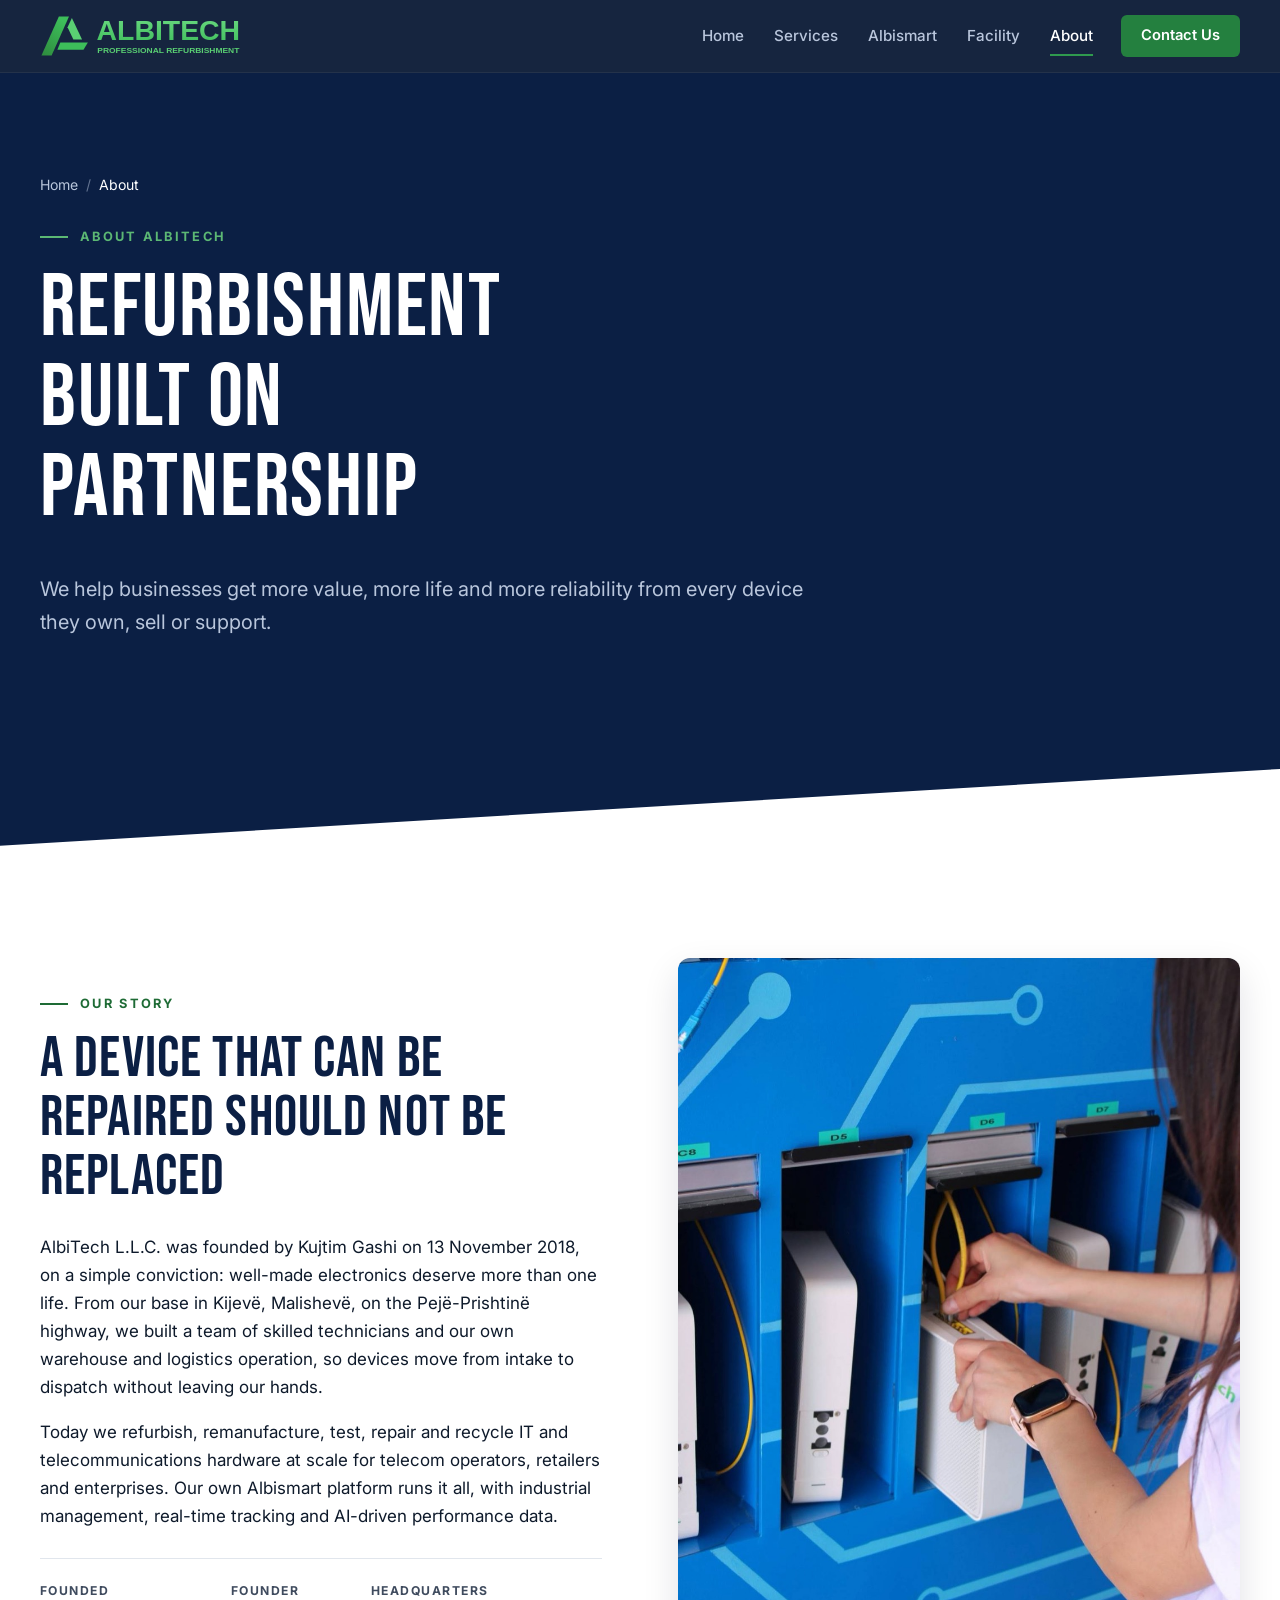
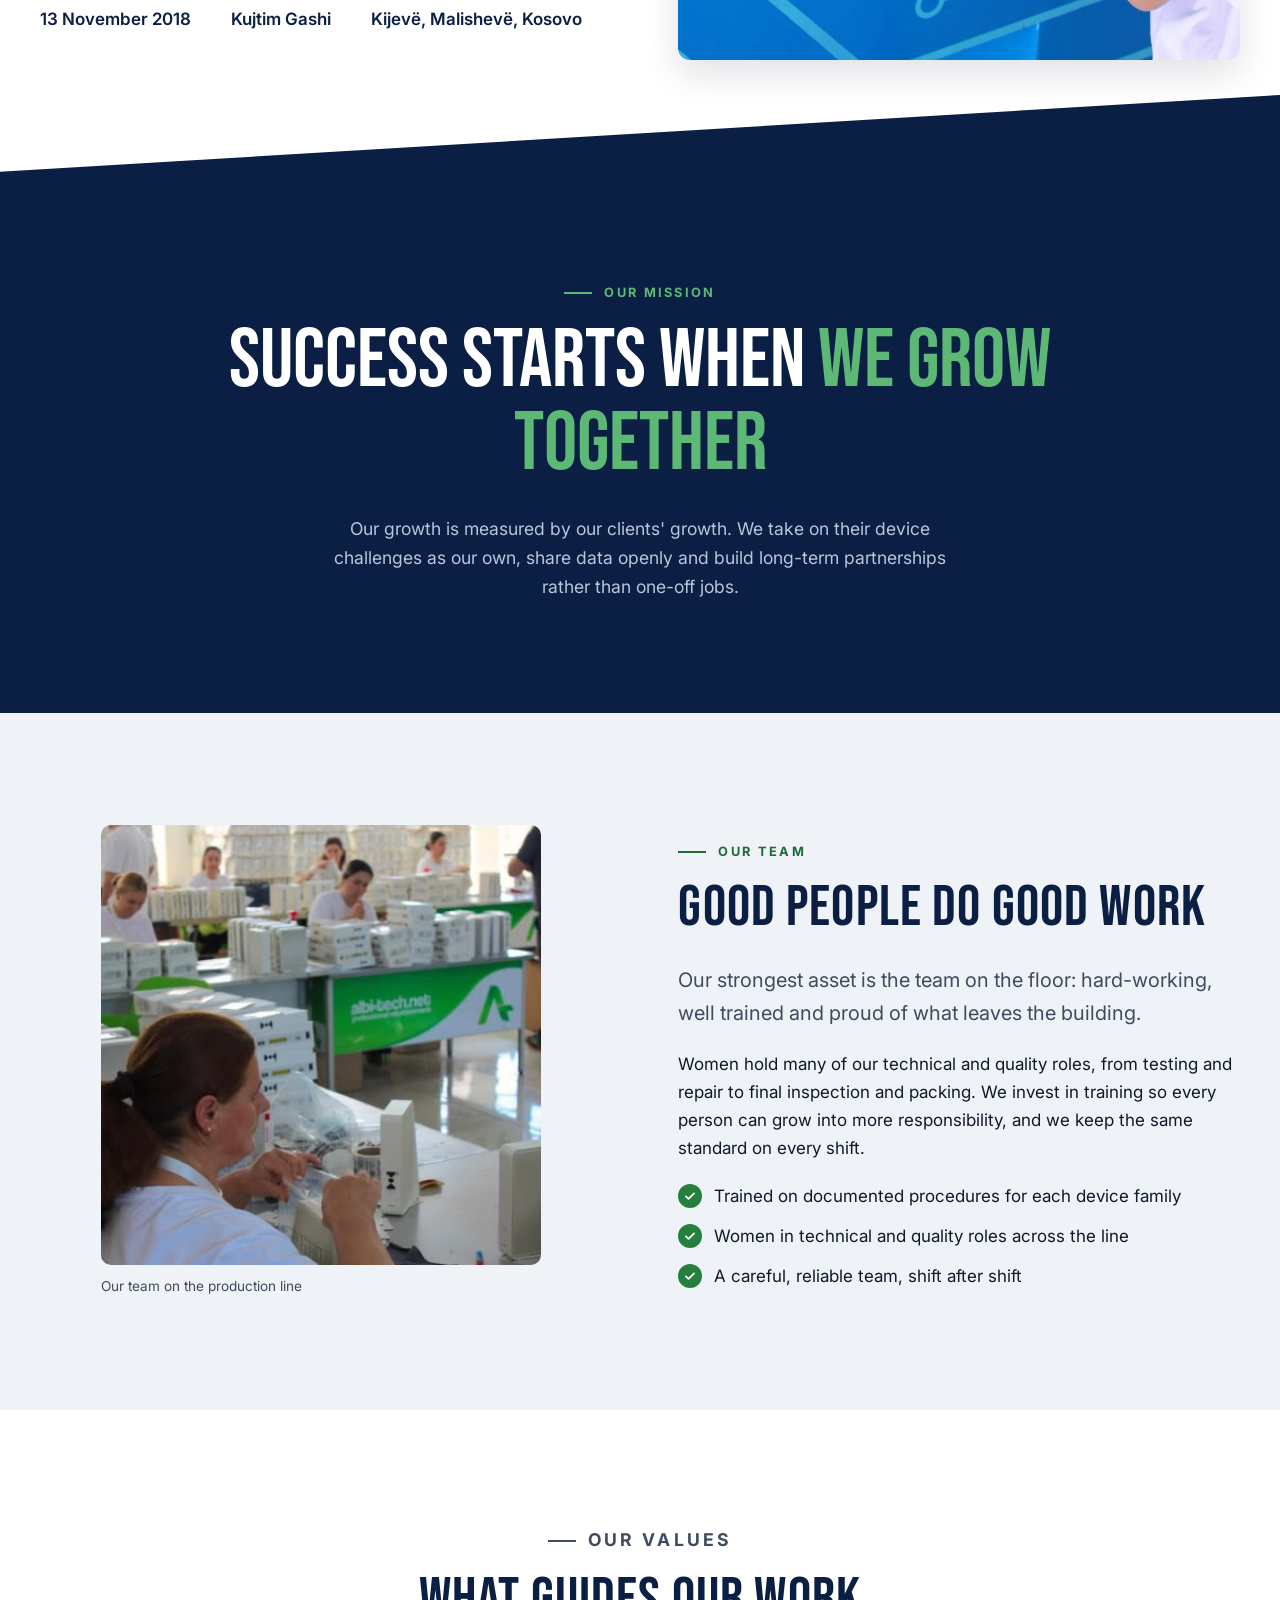
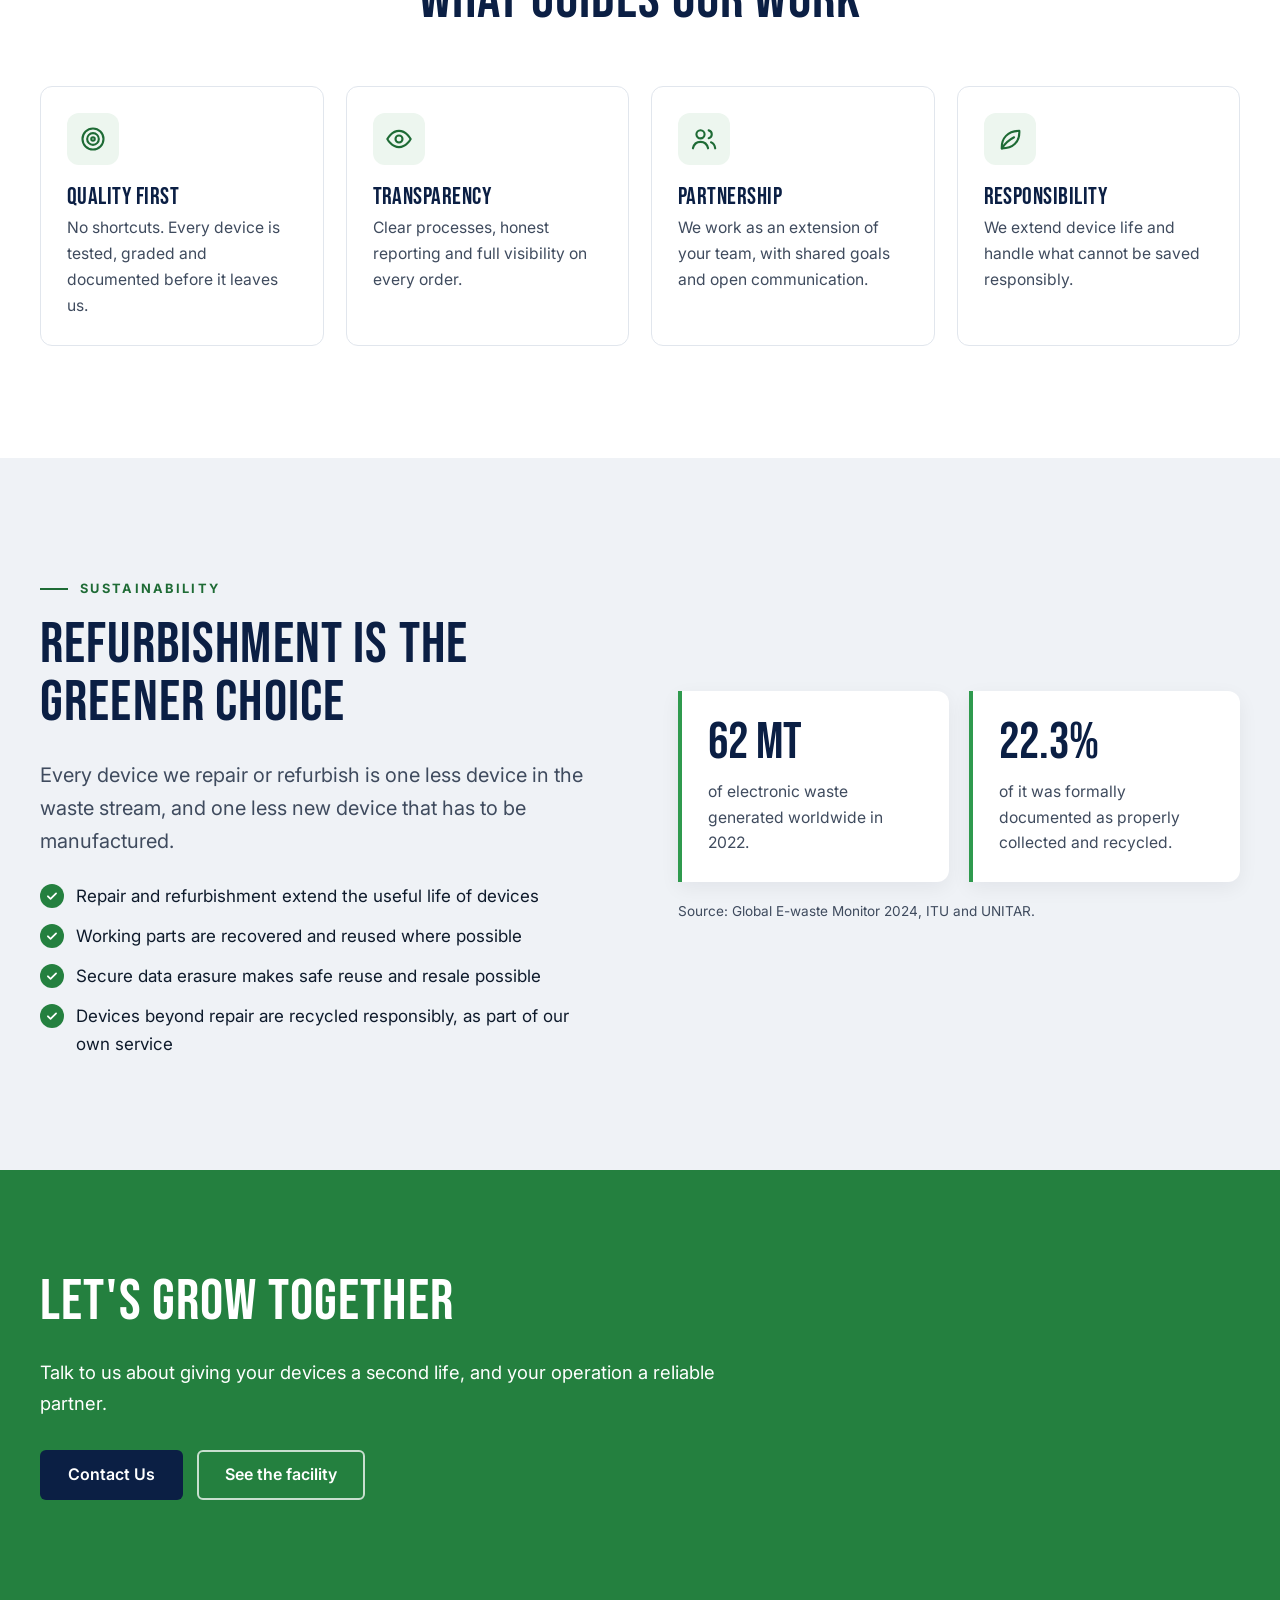
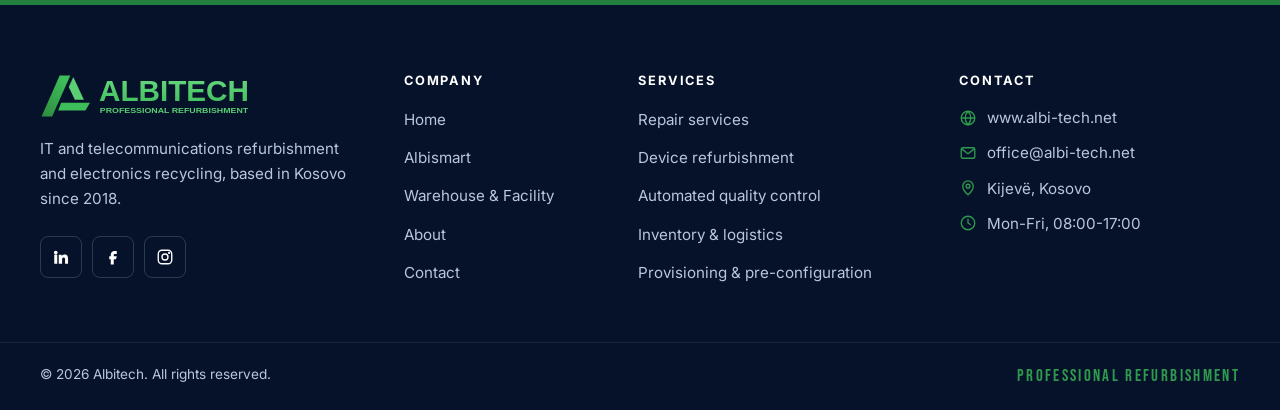
==== commit 3c999fc0: "Add company facts: founder, founding date, headquarters and Instagram Add the founding date (13 Nove" ====
--- a/about.html
+++ b/about.html
@@ -4,7 +4,7 @@
   <meta charset="utf-8">
   <meta name="viewport" content="width=device-width, initial-scale=1">
   <title>About Albitech | Professional Refurbishment</title>
-  <meta name="description" content="Albitech gives devices a longer, more valuable life through professional repair and refurbishment. Learn about our story, our mission, our values and our commitment to reducing e-waste.">
+  <meta name="description" content="AlbiTech L.L.C. was founded in 2018 by Kujtim Gashi in Malishevë, Kosovo. Learn about our story, our team, our values and our work refurbishing and recycling IT and telecom hardware.">
   <link rel="canonical" href="https://www.albi-tech.net/about.html">
   <meta name="theme-color" content="#0B1F44">
   <meta property="og:type" content="website">
@@ -59,14 +59,18 @@
       </div>
     </section>
 
-    <!-- PLACEHOLDER COPY: replace with Albitech's own history (founding year, milestones, team size). -->
     <section class="section" aria-labelledby="story-title">
       <div class="container split">
         <div data-reveal="left">
           <p class="eyebrow">Our story</p>
           <h2 id="story-title">A device that can be repaired should not be replaced</h2>
-          <p>Albitech started from a simple conviction: well-made electronics deserve more than one life. We built a team of skilled technicians around that idea, then added our own warehouse and logistics operation so devices could move from intake to dispatch without leaving our hands.</p>
-          <p>As volumes grew, we developed Albismart, our in-house automation platform, to keep every unit on the same standard and every client fully informed. Today we repair, refurbish and deliver devices at scale for telecom operators, retailers and enterprises.</p>
+          <p>AlbiTech L.L.C. was founded by Kujtim Gashi on 13 November 2018, on a simple conviction: well-made electronics deserve more than one life. From our base in Kijevë, Malishevë, on the Pejë-Prishtinë highway, we built a team of skilled technicians and our own warehouse and logistics operation, so devices move from intake to dispatch without leaving our hands.</p>
+          <p>Today we refurbish, remanufacture, test, repair and recycle IT and telecommunications hardware at scale for telecom operators, retailers and enterprises. Our own Albismart platform runs it all, with industrial management, real-time tracking and AI-driven performance data.</p>
+          <dl class="facts-list">
+            <div><dt>Founded</dt><dd>13 November 2018</dd></div>
+            <div><dt>Founder</dt><dd>Kujtim Gashi</dd></div>
+            <div><dt>Headquarters</dt><dd>Kijevë, Malishevë, Kosovo</dd></div>
+          </dl>
         </div>
         <figure class="media-frame" data-reveal="right" style="aspect-ratio:4/5">
           <img src="assets/img/photos/testing-wall.jpg" alt="An Albitech technician connecting a router on the device testing wall" width="1000" height="1499" loading="lazy">
@@ -145,7 +149,7 @@
             <li>Repair and refurbishment extend the useful life of devices</li>
             <li>Working parts are recovered and reused where possible</li>
             <li>Secure data erasure makes safe reuse and resale possible</li>
-            <li>Devices beyond repair go to specialised recycling partners</li>
+            <li>Devices beyond repair are recycled responsibly, as part of our own service</li>
           </ul>
         </div>
         <div data-reveal="right">
@@ -182,12 +186,12 @@
     <div class="container footer-grid">
       <div class="footer-brand">
         <img src="assets/img/logo.svg" alt="Albitech, Professional Refurbishment" width="213" height="44" loading="lazy">
-        <p>Repair, refurbishment, quality control, logistics and provisioning for devices at scale.</p>
-        <!-- PLACEHOLDER: replace href="#" with the real social profile URLs. -->
+        <p>IT and telecommunications refurbishment and electronics recycling, based in Kosovo since 2018.</p>
+        <!-- PLACEHOLDER: replace href="#" on LinkedIn and Facebook with the real profile URLs. -->
         <ul class="social" aria-label="Albitech on social media">
           <li><a href="#" aria-label="Albitech on LinkedIn"><svg class="icon icon-fill" viewBox="0 0 24 24" aria-hidden="true"><path d="M4.98 3.5a2.5 2.5 0 1 1 0 5 2.5 2.5 0 0 1 0-5zM3 9h4v12H3zM9 9h3.8v1.7h.05c.53-1 1.83-2.05 3.77-2.05 4.03 0 4.78 2.65 4.78 6.1V21h-4v-5.5c0-1.3-.02-3-1.83-3-1.83 0-2.12 1.43-2.12 2.9V21H9z"/></svg></a></li>
           <li><a href="#" aria-label="Albitech on Facebook"><svg class="icon icon-fill" viewBox="0 0 24 24" aria-hidden="true"><path d="M14 8h3V4h-3c-2.76 0-5 2.24-5 5v2H7v4h2v7h4v-7h3l1-4h-4V9c0-.55.45-1 1-1z"/></svg></a></li>
-          <li><a href="#" aria-label="Albitech on Instagram"><svg class="icon" viewBox="0 0 24 24" aria-hidden="true"><rect x="3" y="3" width="18" height="18" rx="5"/><circle cx="12" cy="12" r="4"/><circle cx="17.5" cy="6.5" r=".6" fill="currentColor"/></svg></a></li>
+          <li><a href="https://www.instagram.com/albitech_llc/" target="_blank" rel="noopener" aria-label="Albitech on Instagram"><svg class="icon" viewBox="0 0 24 24" aria-hidden="true"><rect x="3" y="3" width="18" height="18" rx="5"/><circle cx="12" cy="12" r="4"/><circle cx="17.5" cy="6.5" r=".6" fill="currentColor"/></svg></a></li>
         </ul>
       </div>
       <nav class="footer-col" aria-label="Footer: company">
--- a/assets/css/styles.css
+++ b/assets/css/styles.css
@@ -446,6 +446,11 @@
 .people-photo figcaption { margin-top: 10px; font-size: 0.85rem; color: var(--ink-soft); }
 .section--dark .people-photo figcaption { color: var(--on-dark-soft); }
 
+.facts-list { display: grid; grid-template-columns: repeat(3, auto); justify-content: start; gap: 12px 40px; margin: 28px 0 0; padding-top: 22px; border-top: 1px solid var(--gray-200); }
+.facts-list dt { font-size: 0.76rem; font-weight: 700; letter-spacing: 0.12em; text-transform: uppercase; color: var(--ink-soft); }
+.facts-list dd { margin: 4px 0 0; font-weight: 600; color: var(--navy-800); }
+@media (max-width: 560px) { .facts-list { grid-template-columns: 1fr; } }
+
 /* ---------- Features ---------- */
 .feature-grid { display: grid; grid-template-columns: repeat(3, 1fr); gap: 22px; }
 .feature-grid--2 { grid-template-columns: repeat(2, 1fr); }
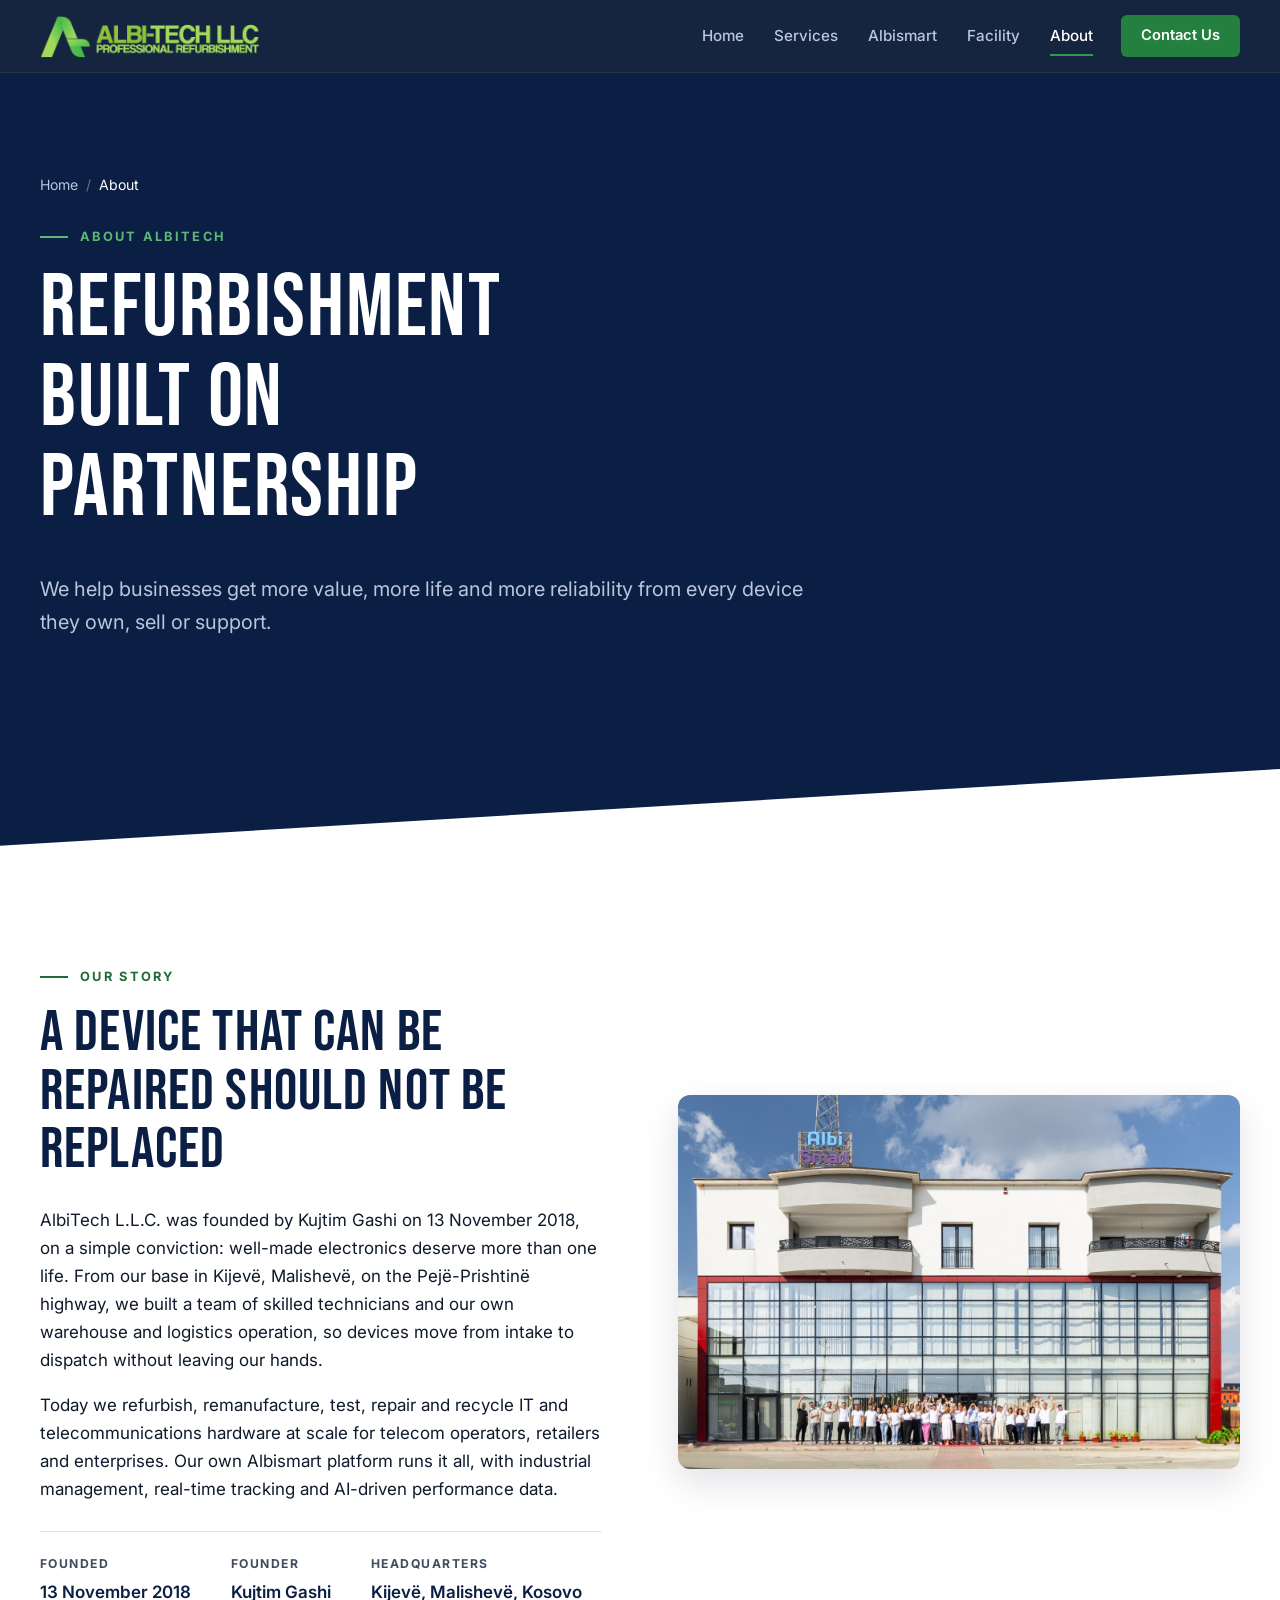
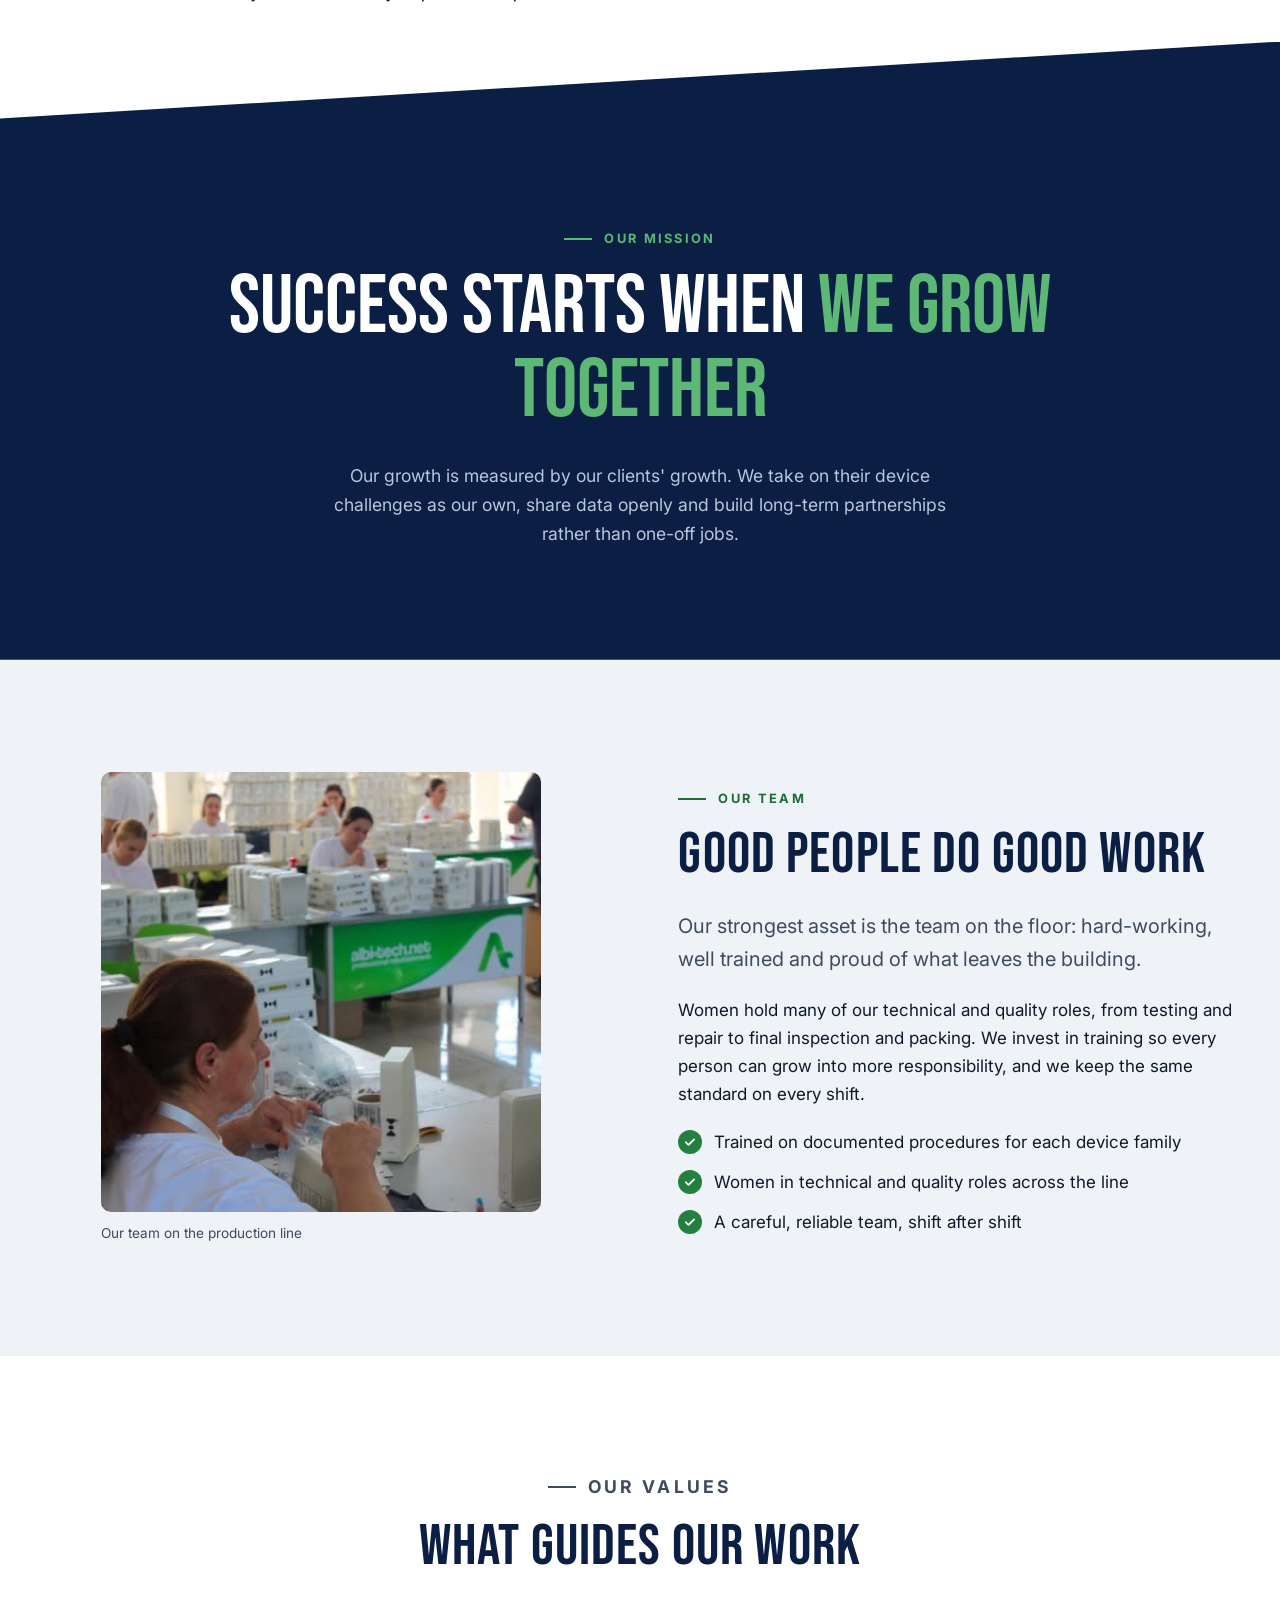
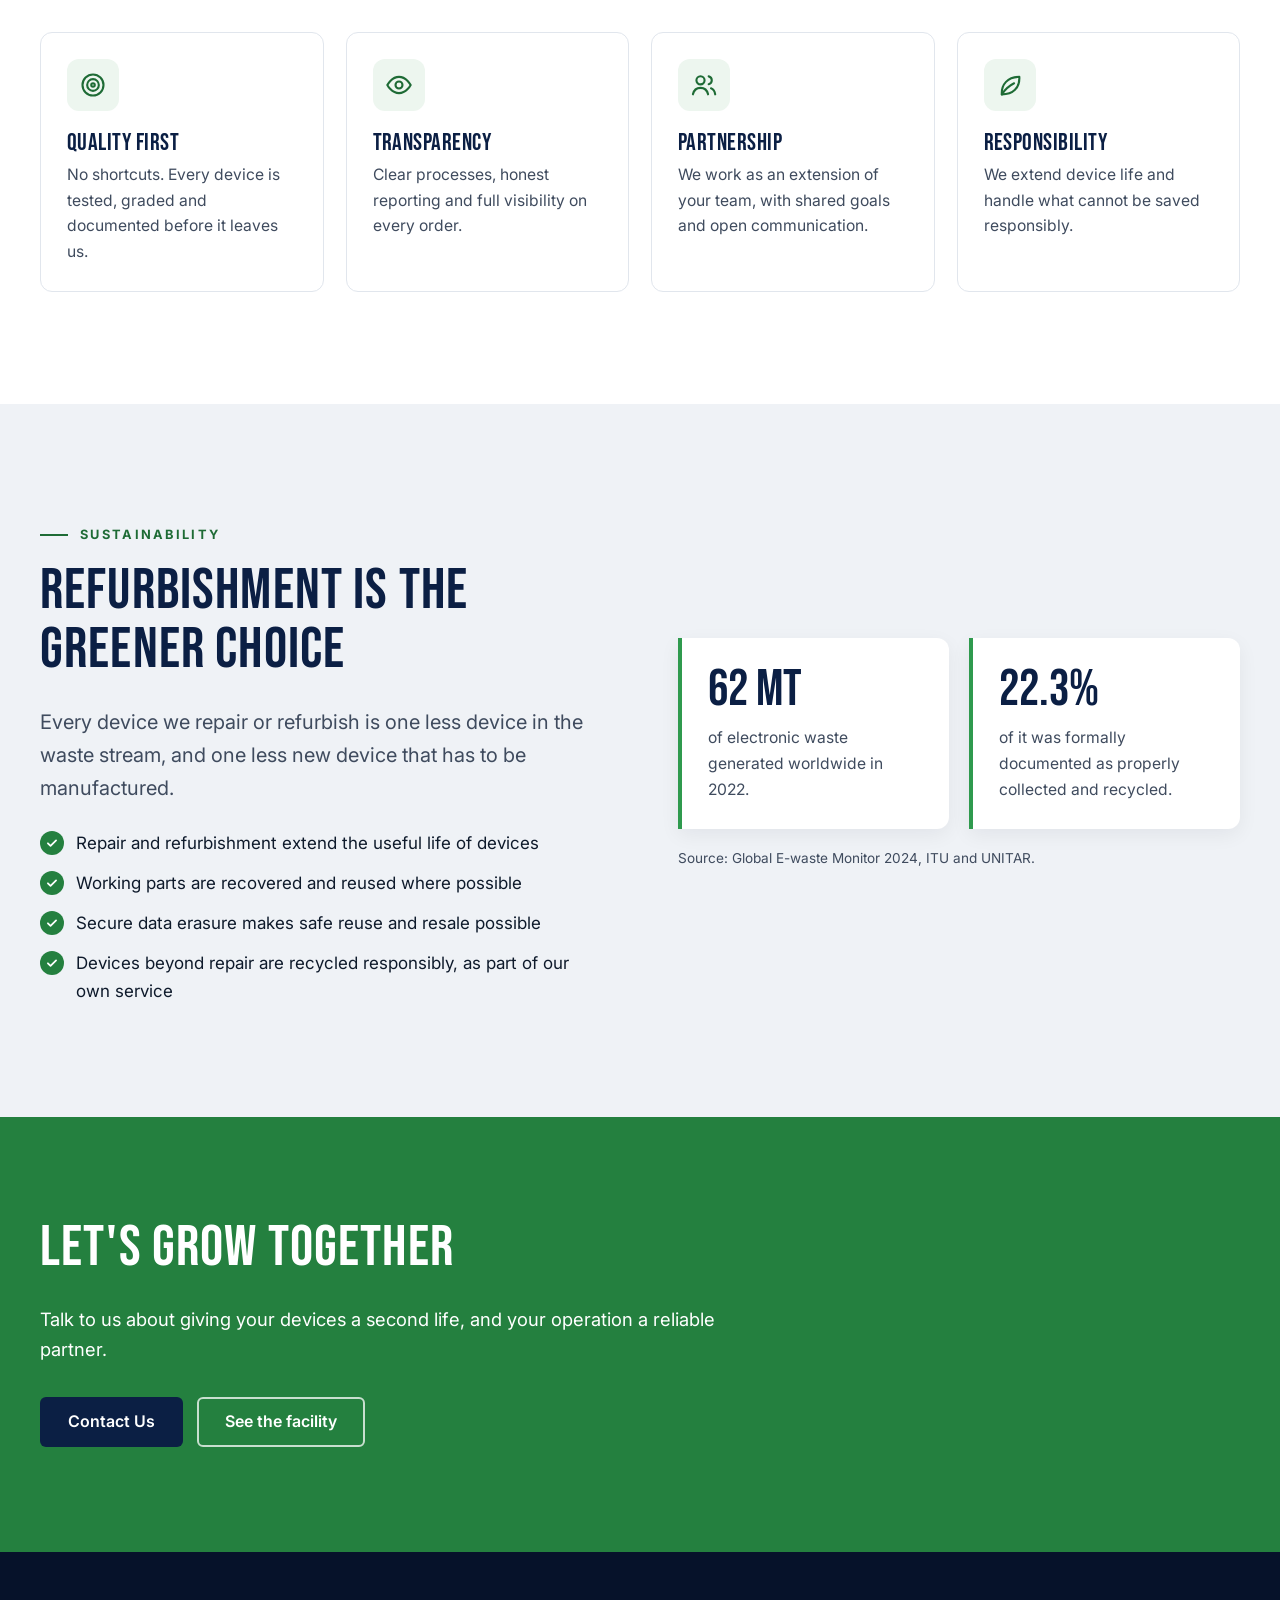
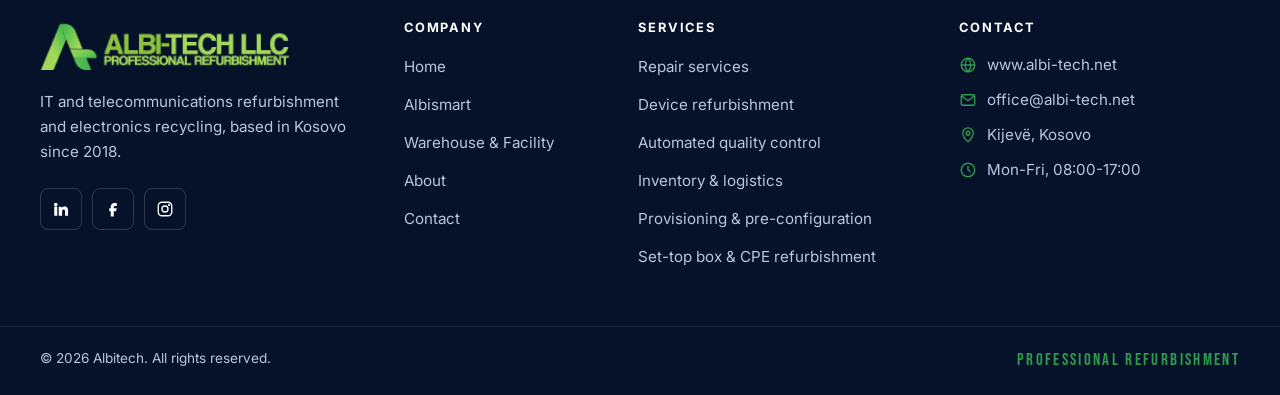
==== commit ad5be5ab: "Add real photos, official logo and capabilities from company material Replace every placeholder imag" ====
--- a/about.html
+++ b/about.html
@@ -22,15 +22,15 @@
   <link rel="preconnect" href="https://fonts.gstatic.com" crossorigin>
   <link rel="stylesheet" href="https://fonts.googleapis.com/css2?family=Bebas+Neue&amp;family=Inter:wght@400;500;600;700&amp;display=swap">
   <script>document.documentElement.classList.add("js");</script>
-  <link rel="stylesheet" href="assets/css/styles.css">
-  <script src="assets/js/main.js" defer></script>
+  <link rel="stylesheet" href="assets/css/styles.css?v=4">
+  <script src="assets/js/main.js?v=4" defer></script>
 </head>
 <body>
   <a class="skip-link" href="#main">Skip to main content</a>
 
   <header class="site-header">
     <div class="container header-inner">
-      <a class="brand" href="index.html"><img src="assets/img/logo.svg" alt="Albitech home" width="203" height="42"></a>
+      <a class="brand" href="index.html"><img src="assets/img/logo.png" alt="AlbiTech home" width="220" height="44"></a>
       <button class="nav-toggle" type="button" aria-expanded="false" aria-controls="site-nav" aria-label="Open menu">
         <span class="nav-toggle-bar"></span><span class="nav-toggle-bar"></span><span class="nav-toggle-bar"></span>
       </button>
@@ -72,8 +72,8 @@
             <div><dt>Headquarters</dt><dd>Kijevë, Malishevë, Kosovo</dd></div>
           </dl>
         </div>
-        <figure class="media-frame" data-reveal="right" style="aspect-ratio:4/5">
-          <img src="assets/img/photos/testing-wall.jpg" alt="An Albitech technician connecting a router on the device testing wall" width="1000" height="1499" loading="lazy">
+        <figure class="media-frame" data-reveal="right">
+          <img src="assets/img/photos/office-team.jpg" alt="The AlbiTech team gathered in front of an Albi Smart office building" width="1400" height="933" loading="lazy">
         </figure>
       </div>
     </section>
@@ -185,12 +185,11 @@
   <footer class="site-footer">
     <div class="container footer-grid">
       <div class="footer-brand">
-        <img src="assets/img/logo.svg" alt="Albitech, Professional Refurbishment" width="213" height="44" loading="lazy">
+        <img src="assets/img/logo.png" alt="AlbiTech, Professional Refurbishment" width="250" height="50" loading="lazy">
         <p>IT and telecommunications refurbishment and electronics recycling, based in Kosovo since 2018.</p>
-        <!-- PLACEHOLDER: replace href="#" on LinkedIn and Facebook with the real profile URLs. -->
-        <ul class="social" aria-label="Albitech on social media">
-          <li><a href="#" aria-label="Albitech on LinkedIn"><svg class="icon icon-fill" viewBox="0 0 24 24" aria-hidden="true"><path d="M4.98 3.5a2.5 2.5 0 1 1 0 5 2.5 2.5 0 0 1 0-5zM3 9h4v12H3zM9 9h3.8v1.7h.05c.53-1 1.83-2.05 3.77-2.05 4.03 0 4.78 2.65 4.78 6.1V21h-4v-5.5c0-1.3-.02-3-1.83-3-1.83 0-2.12 1.43-2.12 2.9V21H9z"/></svg></a></li>
-          <li><a href="#" aria-label="Albitech on Facebook"><svg class="icon icon-fill" viewBox="0 0 24 24" aria-hidden="true"><path d="M14 8h3V4h-3c-2.76 0-5 2.24-5 5v2H7v4h2v7h4v-7h3l1-4h-4V9c0-.55.45-1 1-1z"/></svg></a></li>
+            <ul class="social" aria-label="Albitech on social media">
+          <li><a href="https://www.linkedin.com/company/albitech-l-l-c" target="_blank" rel="noopener" aria-label="Albitech on LinkedIn"><svg class="icon icon-fill" viewBox="0 0 24 24" aria-hidden="true"><path d="M4.98 3.5a2.5 2.5 0 1 1 0 5 2.5 2.5 0 0 1 0-5zM3 9h4v12H3zM9 9h3.8v1.7h.05c.53-1 1.83-2.05 3.77-2.05 4.03 0 4.78 2.65 4.78 6.1V21h-4v-5.5c0-1.3-.02-3-1.83-3-1.83 0-2.12 1.43-2.12 2.9V21H9z"/></svg></a></li>
+          <li><a href="https://www.facebook.com/albitech/" target="_blank" rel="noopener" aria-label="Albitech on Facebook"><svg class="icon icon-fill" viewBox="0 0 24 24" aria-hidden="true"><path d="M14 8h3V4h-3c-2.76 0-5 2.24-5 5v2H7v4h2v7h4v-7h3l1-4h-4V9c0-.55.45-1 1-1z"/></svg></a></li>
           <li><a href="https://www.instagram.com/albitech_llc/" target="_blank" rel="noopener" aria-label="Albitech on Instagram"><svg class="icon" viewBox="0 0 24 24" aria-hidden="true"><rect x="3" y="3" width="18" height="18" rx="5"/><circle cx="12" cy="12" r="4"/><circle cx="17.5" cy="6.5" r=".6" fill="currentColor"/></svg></a></li>
         </ul>
       </div>
@@ -212,6 +211,7 @@
           <li><a href="services.html#quality-control">Automated quality control</a></li>
           <li><a href="services.html#logistics">Inventory &amp; logistics</a></li>
           <li><a href="services.html#provisioning">Provisioning &amp; pre-configuration</a></li>
+          <li><a href="services.html#cpe">Set-top box &amp; CPE refurbishment</a></li>
         </ul>
       </nav>
       <div class="footer-col">
--- a/assets/css/styles.css
+++ b/assets/css/styles.css
@@ -115,7 +115,8 @@
 .site-header.is-scrolled { box-shadow: 0 8px 28px rgba(0, 0, 0, 0.28); }
 .header-inner { display: flex; align-items: center; justify-content: space-between; gap: 24px; height: var(--header-h); }
 .brand { display: inline-flex; align-items: center; border-radius: 4px; }
-.brand img { height: 42px; width: auto; }
+.brand img { height: 44px; width: auto; }
+@media (max-width: 400px) { .brand img { height: 36px; } }
 
 .nav-list { display: flex; align-items: center; gap: 2px; list-style: none; padding: 0; }
 .nav-link {
@@ -445,6 +446,16 @@
 .people-photo img { width: 100%; border-radius: 10px; }
 .people-photo figcaption { margin-top: 10px; font-size: 0.85rem; color: var(--ink-soft); }
 .section--dark .people-photo figcaption { color: var(--on-dark-soft); }
+.people-photo--wide { max-width: none; }
+
+.photo-grid { display: grid; grid-template-columns: 1fr 1fr; gap: 16px; }
+.photo-grid figure { margin: 0; }
+.photo-grid img { width: 100%; height: 100%; aspect-ratio: 4 / 5; object-fit: cover; border-radius: 10px; }
+@media (max-width: 480px) { .photo-grid { grid-template-columns: 1fr; } .photo-grid img { aspect-ratio: 4 / 3; } }
+
+.mini-list { list-style: none; padding: 0; margin: 8px 0 0; display: grid; gap: 8px; color: var(--ink-soft); font-size: 0.98rem; }
+.mini-list li { position: relative; padding-left: 18px; }
+.mini-list li::before { content: ""; position: absolute; left: 0; top: 0.6em; width: 7px; height: 7px; border-radius: 2px; background: var(--green-500); }
 
 .facts-list { display: grid; grid-template-columns: repeat(3, auto); justify-content: start; gap: 12px 40px; margin: 28px 0 0; padding-top: 22px; border-top: 1px solid var(--gray-200); }
 .facts-list dt { font-size: 0.76rem; font-weight: 700; letter-spacing: 0.12em; text-transform: uppercase; color: var(--ink-soft); }
@@ -674,7 +685,7 @@
 .footer-grid { display: grid; grid-template-columns: 1.5fr 0.9fr 1.3fr 1.3fr; gap: 40px; padding-bottom: 56px; }
 @media (max-width: 960px) { .footer-grid { grid-template-columns: 1fr 1fr; } }
 @media (max-width: 560px) { .footer-grid { grid-template-columns: 1fr; } }
-.footer-brand img { height: 44px; width: auto; }
+.footer-brand img { height: 50px; width: auto; }
 .footer-brand p { max-width: 34ch; margin-top: 18px; font-size: 0.95rem; }
 .footer-title {
   margin-bottom: 18px; font-family: var(--font-body); font-size: 0.8rem; font-weight: 700;
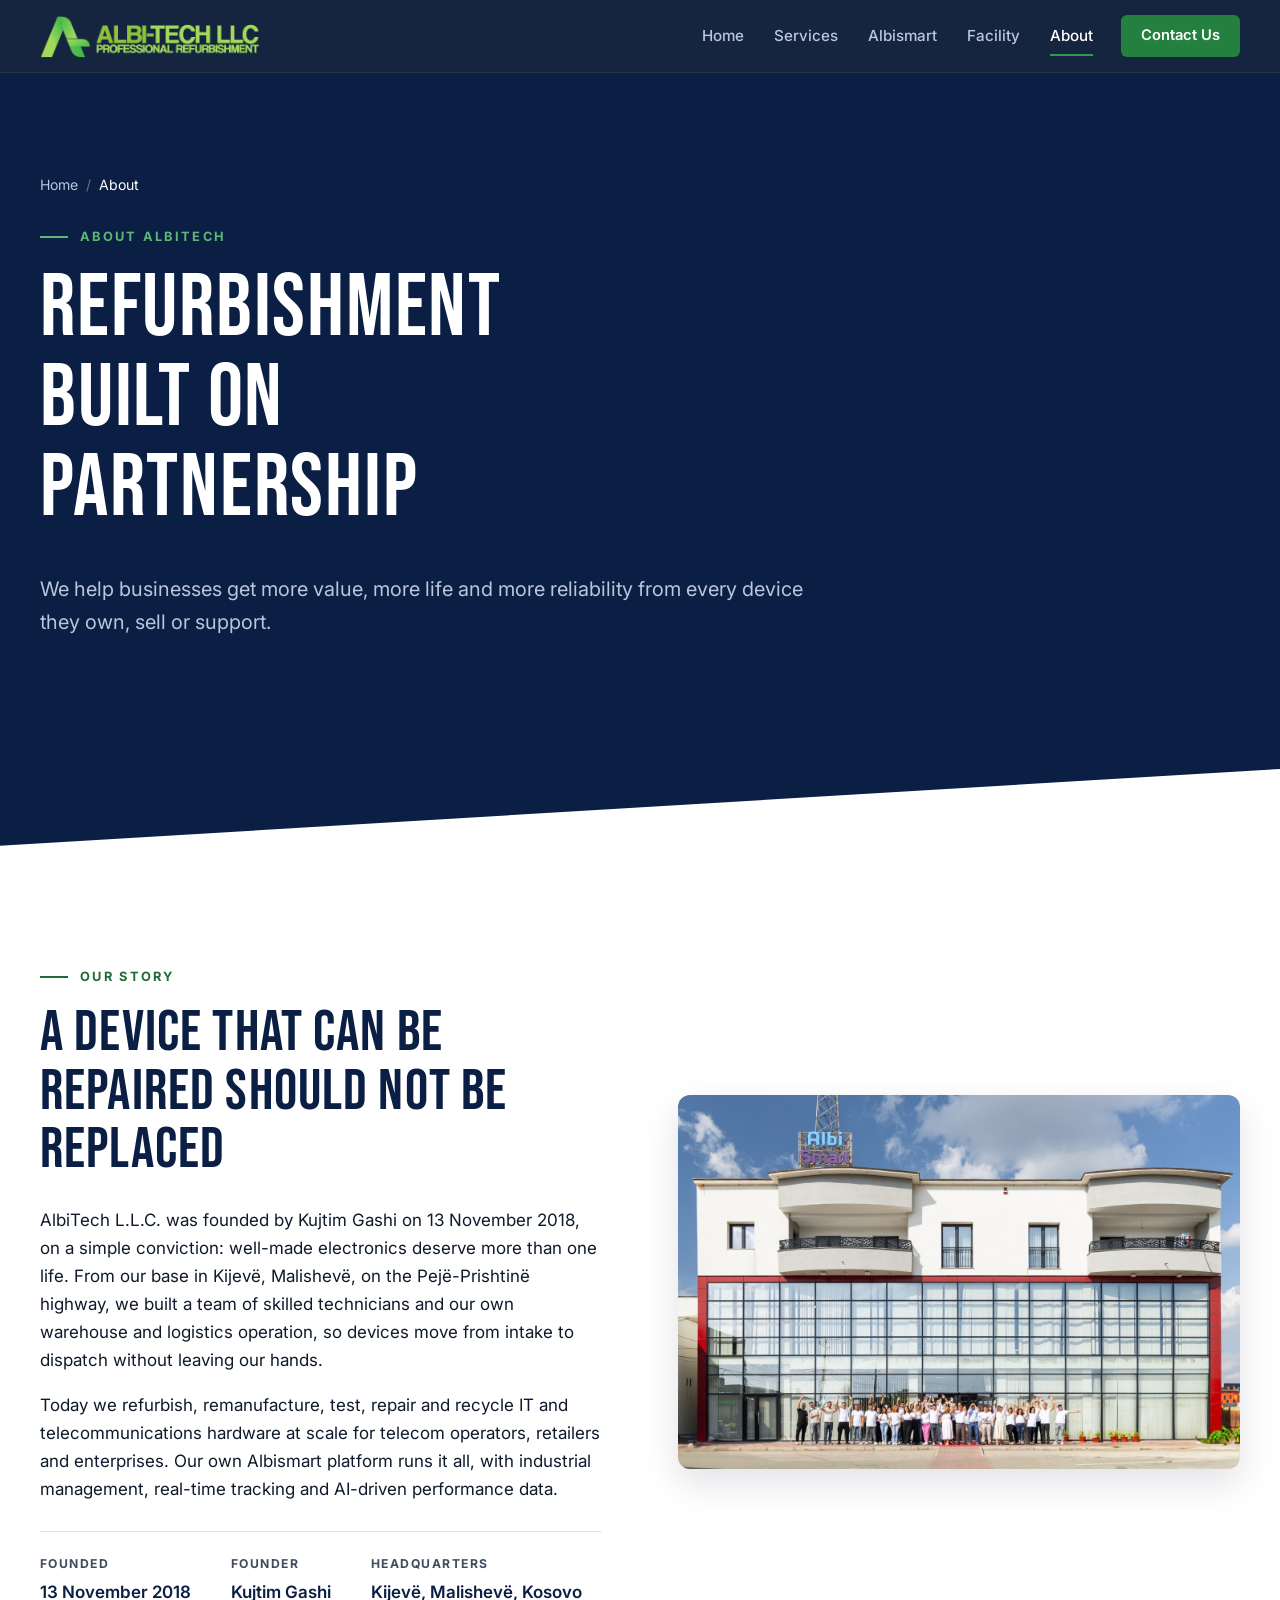
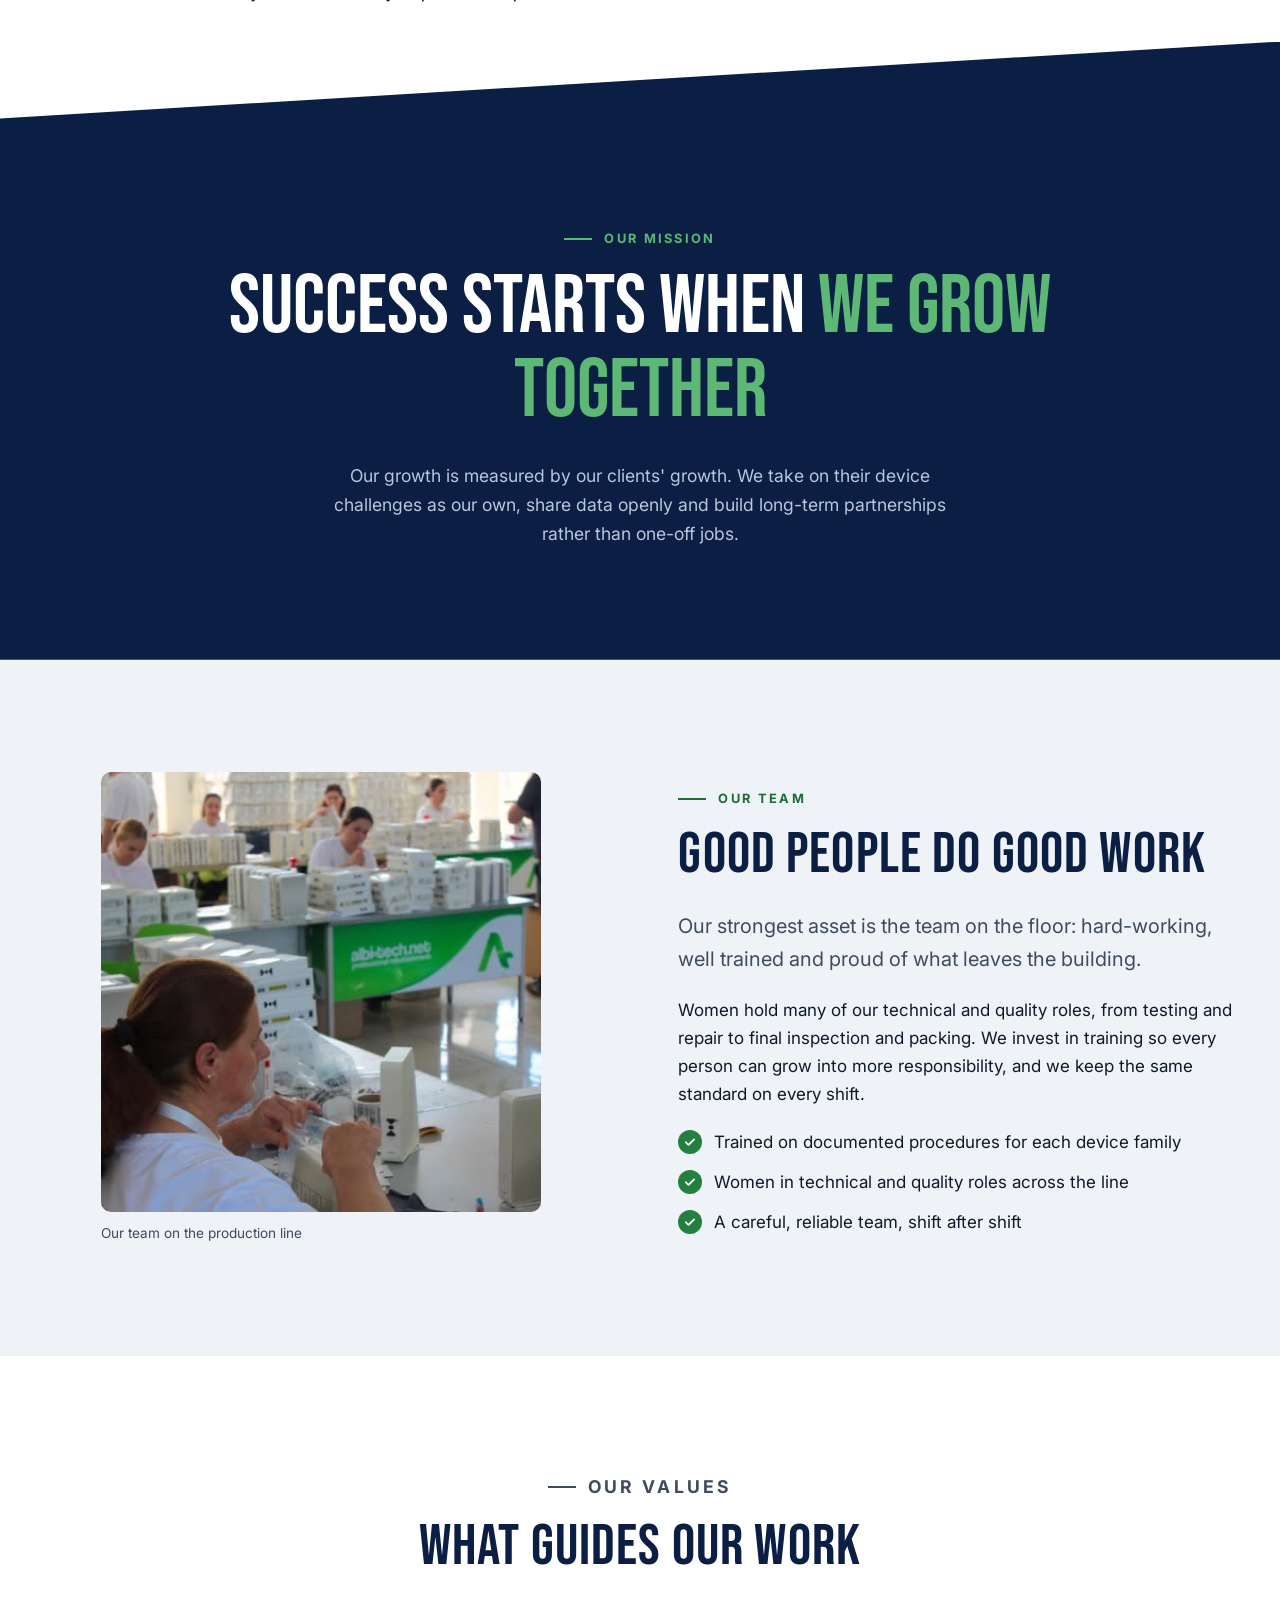
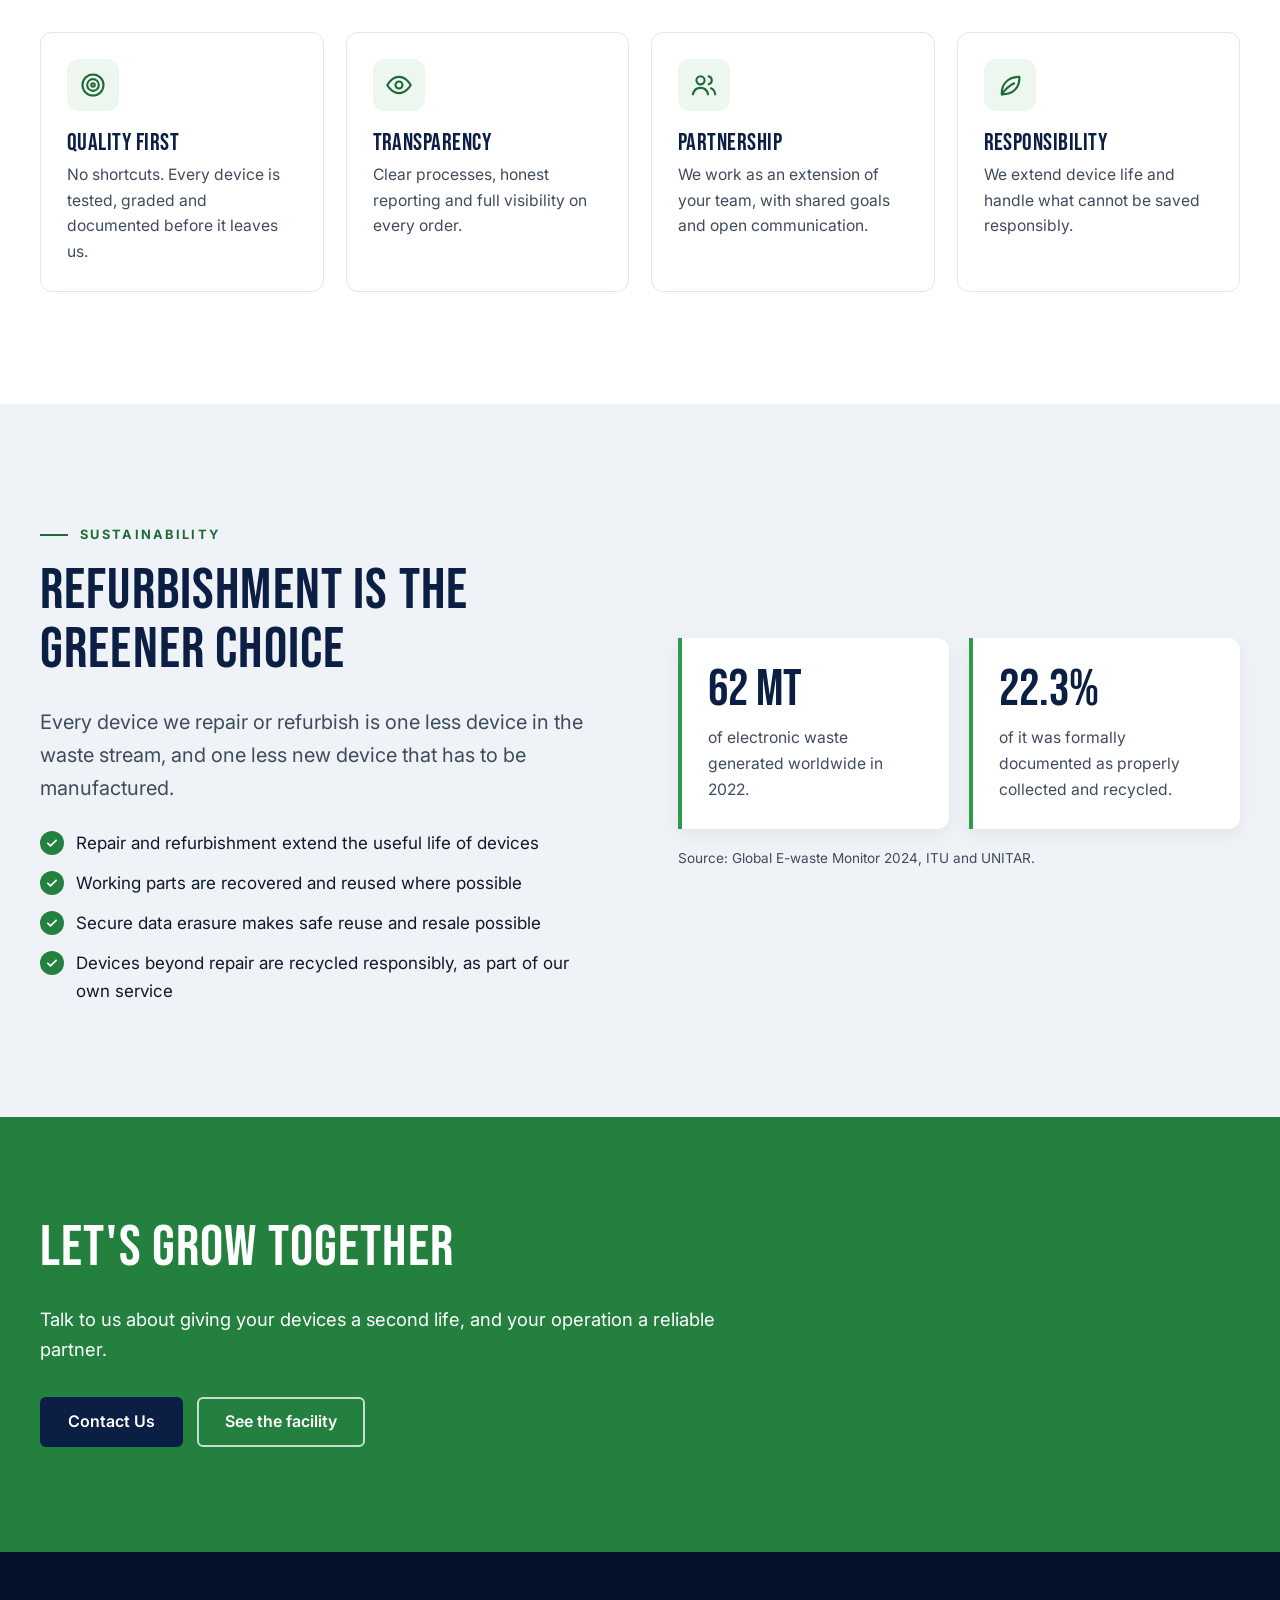
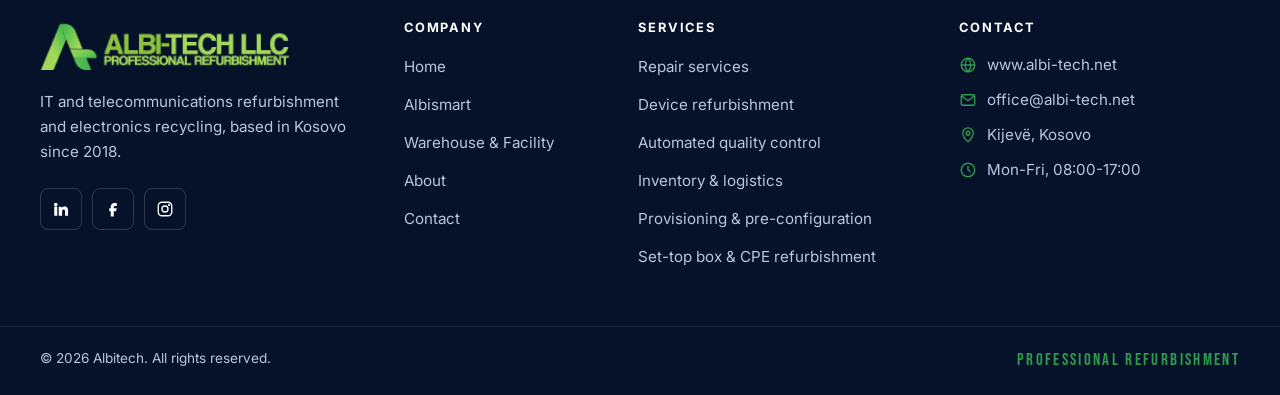
==== commit 9dce87b8: "Add subtle mouse effects: card glow and hero photo tilt A soft green highlight follows the cursor on" ====
--- a/about.html
+++ b/about.html
@@ -22,8 +22,8 @@
   <link rel="preconnect" href="https://fonts.gstatic.com" crossorigin>
   <link rel="stylesheet" href="https://fonts.googleapis.com/css2?family=Bebas+Neue&amp;family=Inter:wght@400;500;600;700&amp;display=swap">
   <script>document.documentElement.classList.add("js");</script>
-  <link rel="stylesheet" href="assets/css/styles.css?v=4">
-  <script src="assets/js/main.js?v=4" defer></script>
+  <link rel="stylesheet" href="assets/css/styles.css?v=5">
+  <script src="assets/js/main.js?v=5" defer></script>
 </head>
 <body>
   <a class="skip-link" href="#main">Skip to main content</a>
--- a/assets/css/styles.css
+++ b/assets/css/styles.css
@@ -709,6 +709,18 @@
 .footer-bottom p { margin: 0; }
 .footer-tagline { font-family: var(--font-display); font-size: 1.05rem; letter-spacing: 0.14em; color: var(--green-500); }
 
+/* ---------- Pointer effects (mouse only, set by main.js) ---------- */
+.feature { position: relative; overflow: hidden; }
+@media (hover: hover) and (pointer: fine) {
+  .card::after, .feature::after {
+    content: ""; position: absolute; inset: 0; border-radius: inherit; pointer-events: none;
+    background: radial-gradient(280px circle at var(--mx, 50%) var(--my, 50%), rgba(47, 154, 78, 0.12), transparent 70%);
+    opacity: 0; transition: opacity 0.3s;
+  }
+  .card:hover::after, .feature:hover::after { opacity: 1; }
+  .js .hero-photo.reveal-done { transition: transform 0.25s ease-out; will-change: transform; }
+}
+
 /* ---------- Scroll reveal ---------- */
 .js [data-reveal] {
   opacity: 0; transform: translateY(32px);
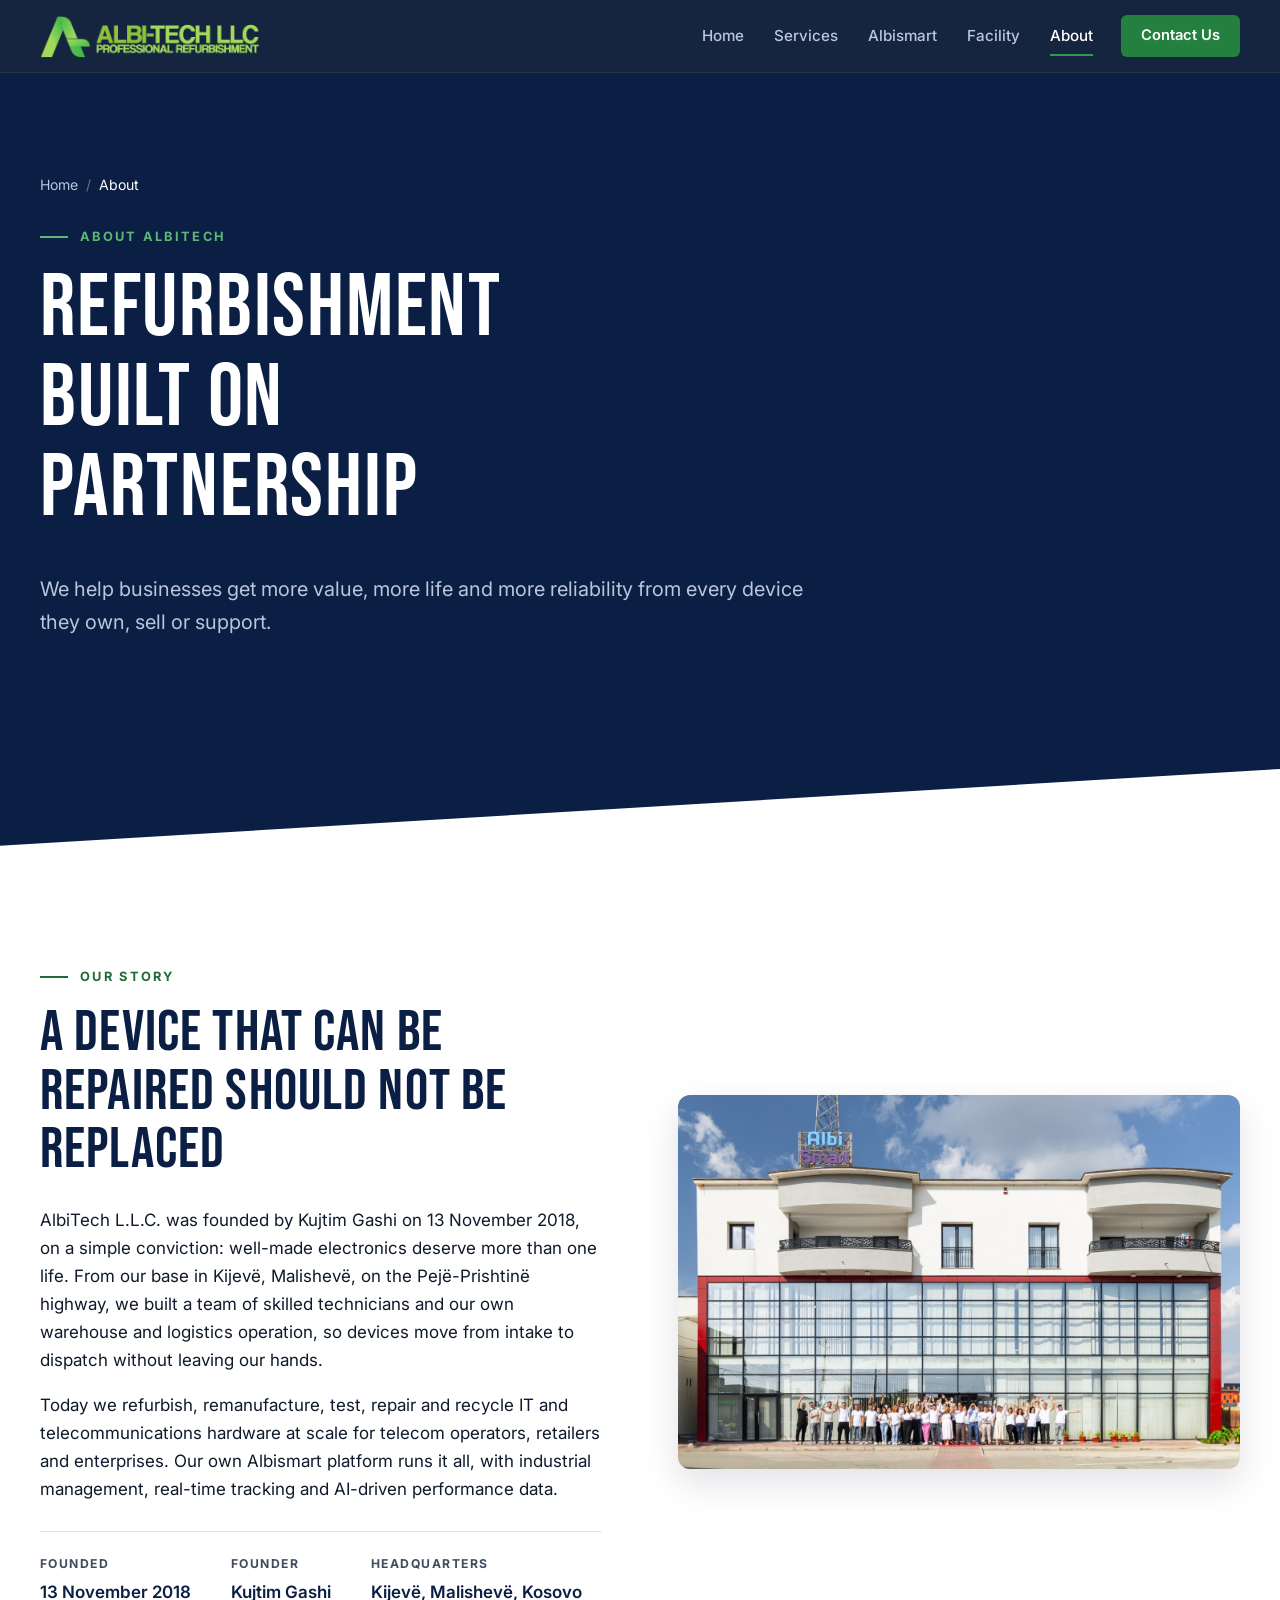
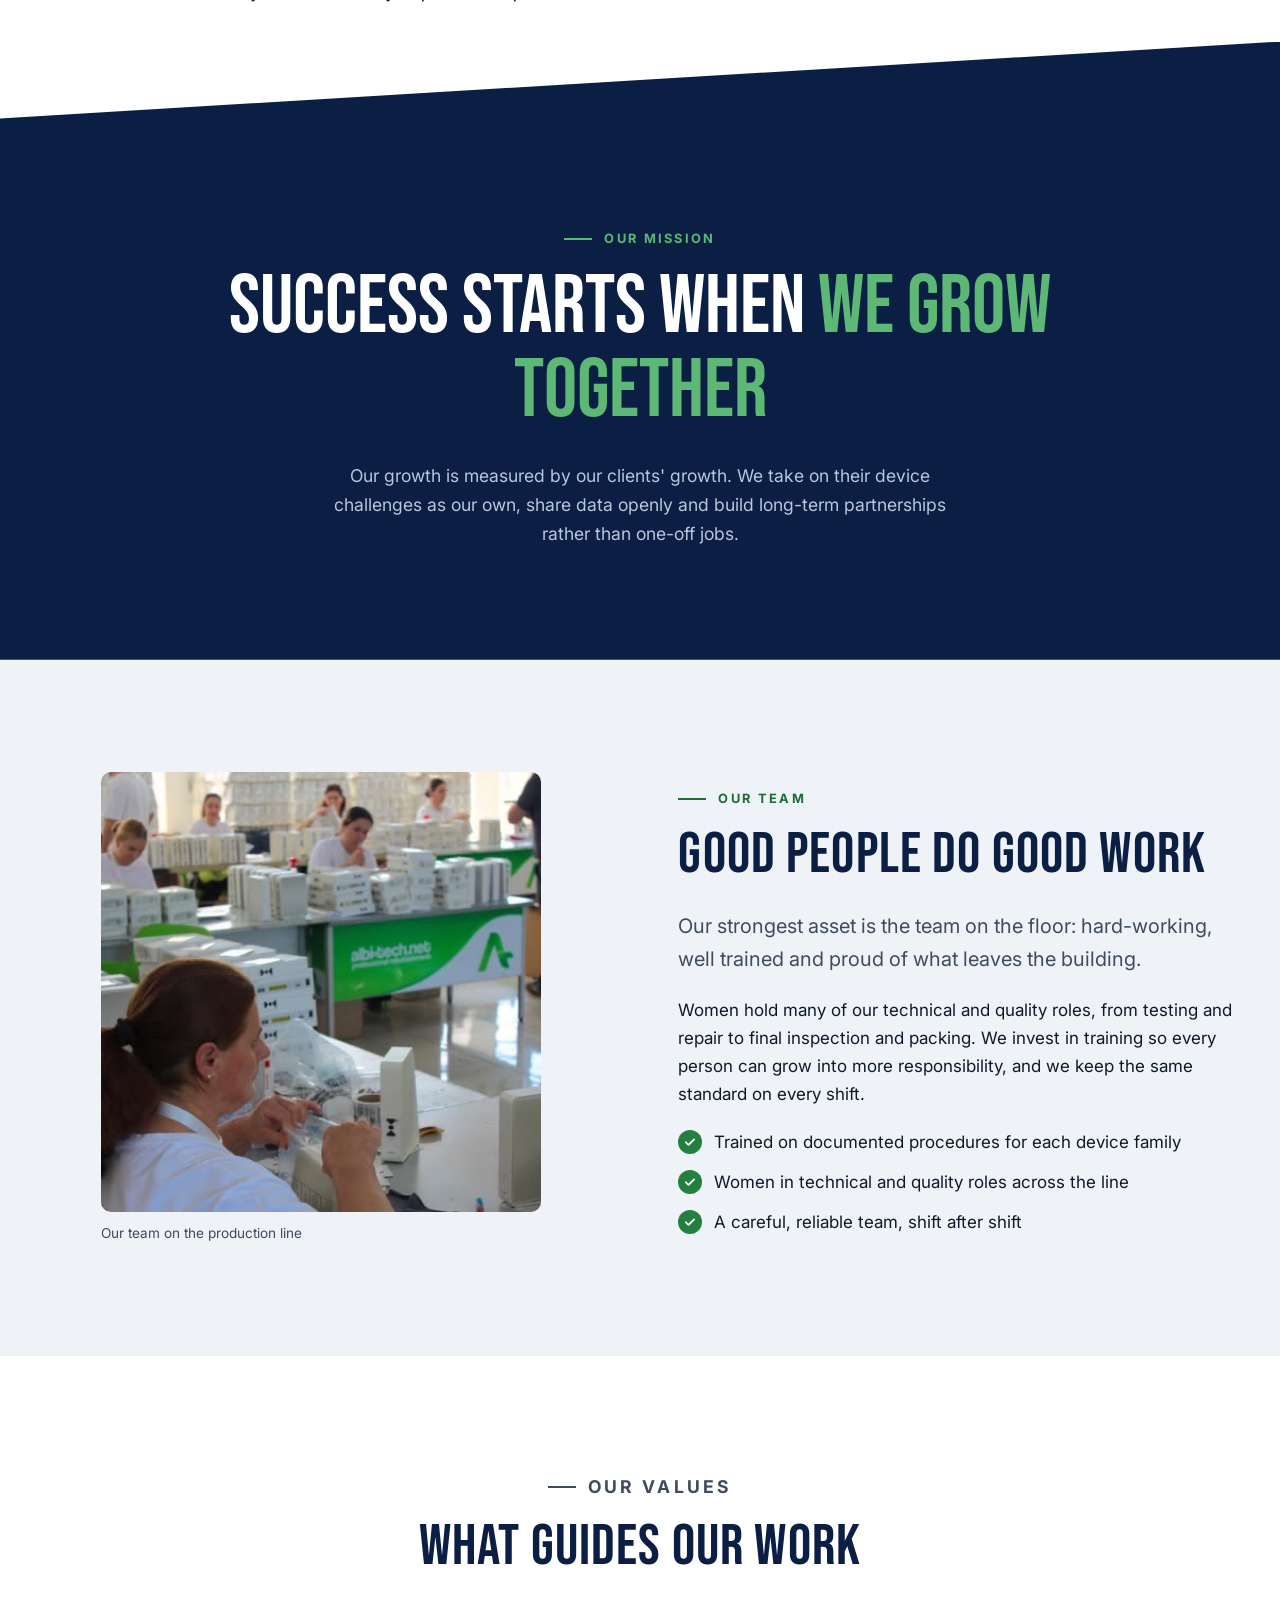
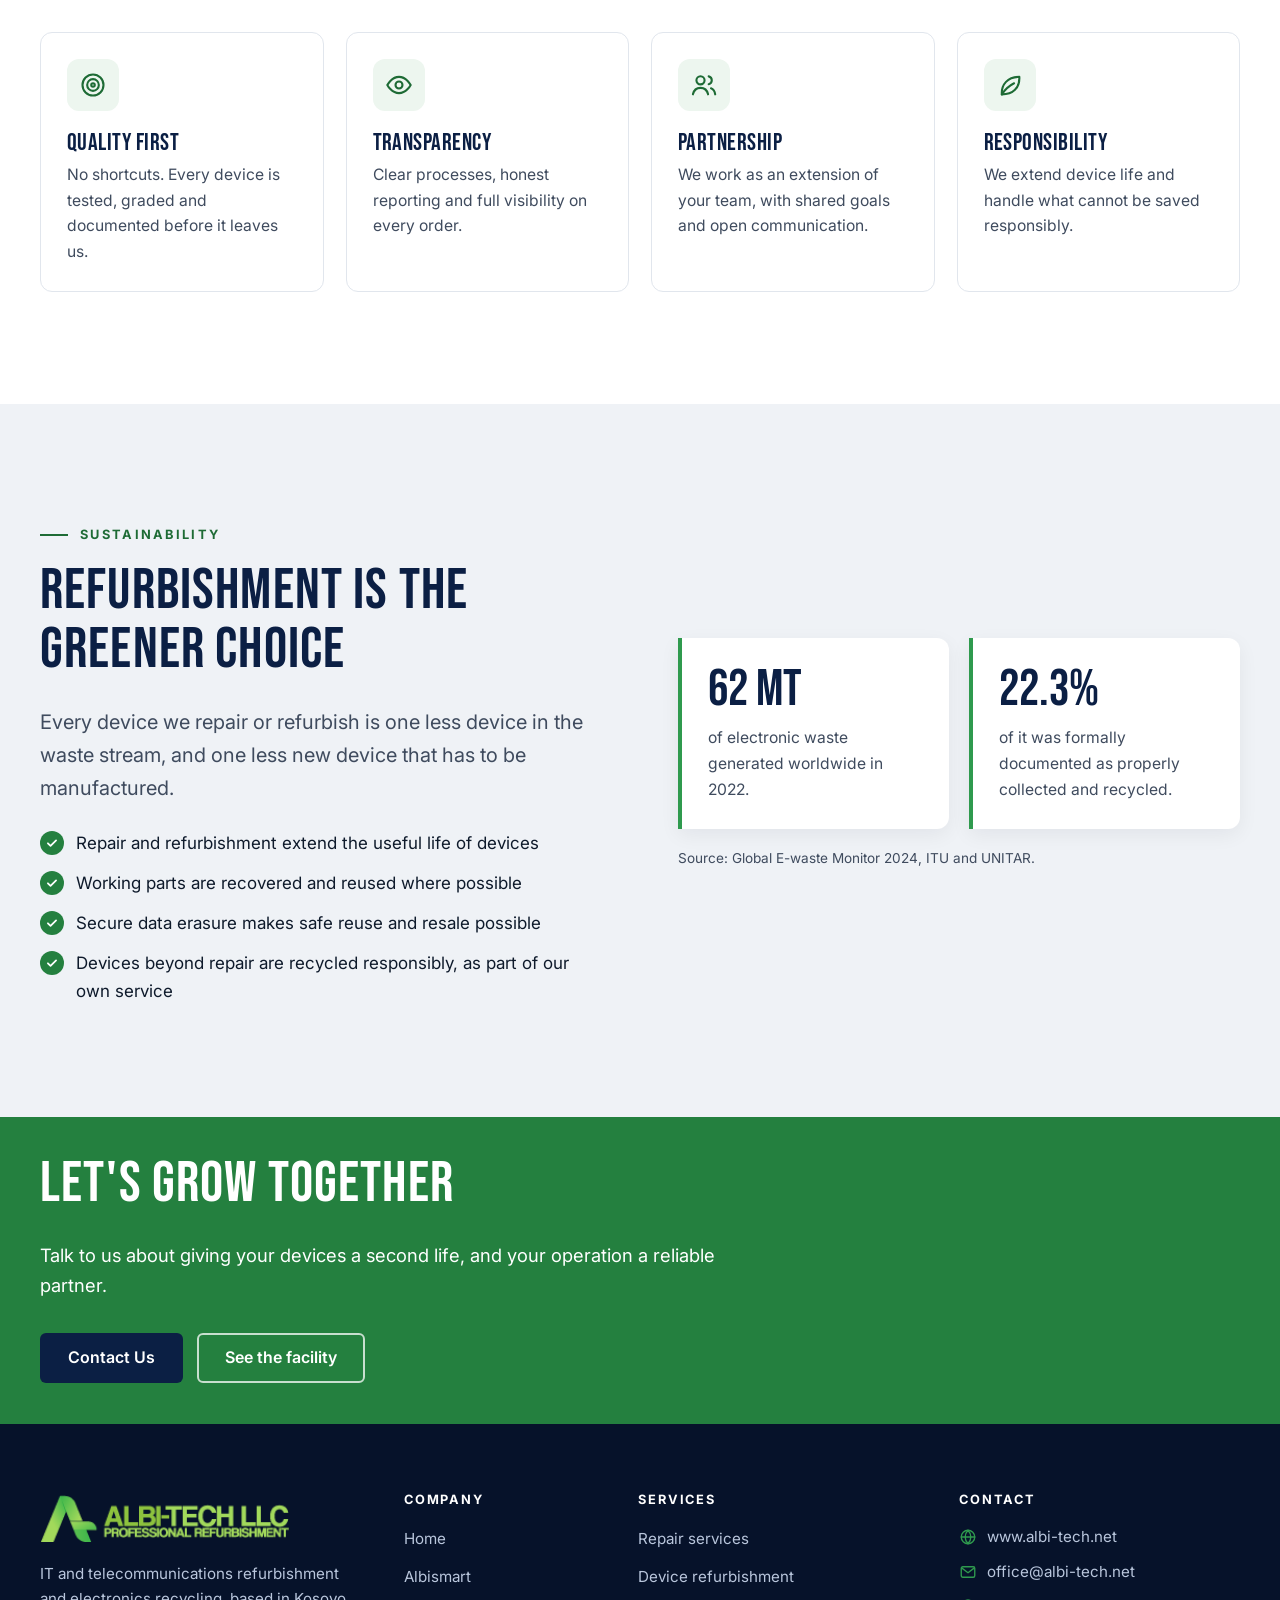
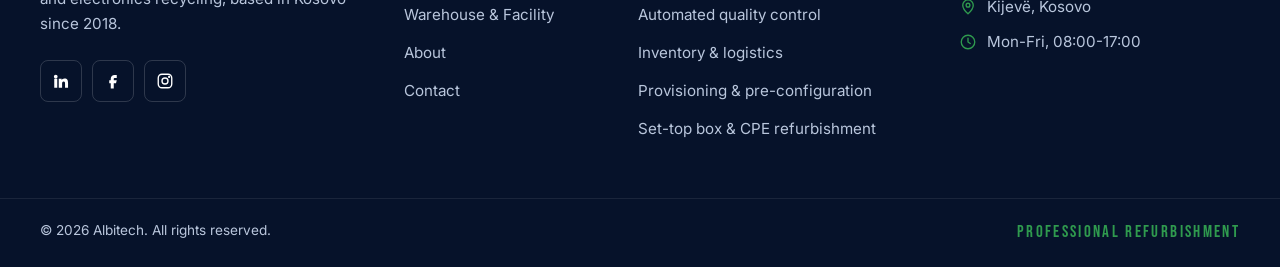
==== commit 849a4e31: "Tighten the call-to-action band spacing Reduce the green band's top and bottom padding from up to 10" ====
--- a/about.html
+++ b/about.html
@@ -22,7 +22,7 @@
   <link rel="preconnect" href="https://fonts.gstatic.com" crossorigin>
   <link rel="stylesheet" href="https://fonts.googleapis.com/css2?family=Bebas+Neue&amp;family=Inter:wght@400;500;600;700&amp;display=swap">
   <script>document.documentElement.classList.add("js");</script>
-  <link rel="stylesheet" href="assets/css/styles.css?v=5">
+  <link rel="stylesheet" href="assets/css/styles.css?v=6">
   <script src="assets/js/main.js?v=5" defer></script>
 </head>
 <body>
--- a/assets/css/styles.css
+++ b/assets/css/styles.css
@@ -594,7 +594,7 @@
 .source { margin-top: 18px; font-size: 0.85rem; color: var(--ink-soft); }
 
 /* ---------- CTA band ---------- */
-.cta-band { padding-block: clamp(64px, 8vw, 104px); background: var(--green-600); color: #fff; }
+.cta-band { padding-block: clamp(28px, 3vw, 40px); background: var(--green-600); color: #fff; }
 .cta-inner { max-width: 680px; }
 .cta-band h2 { color: #fff; }
 .cta-band p { font-size: 1.15rem; color: #fff; }
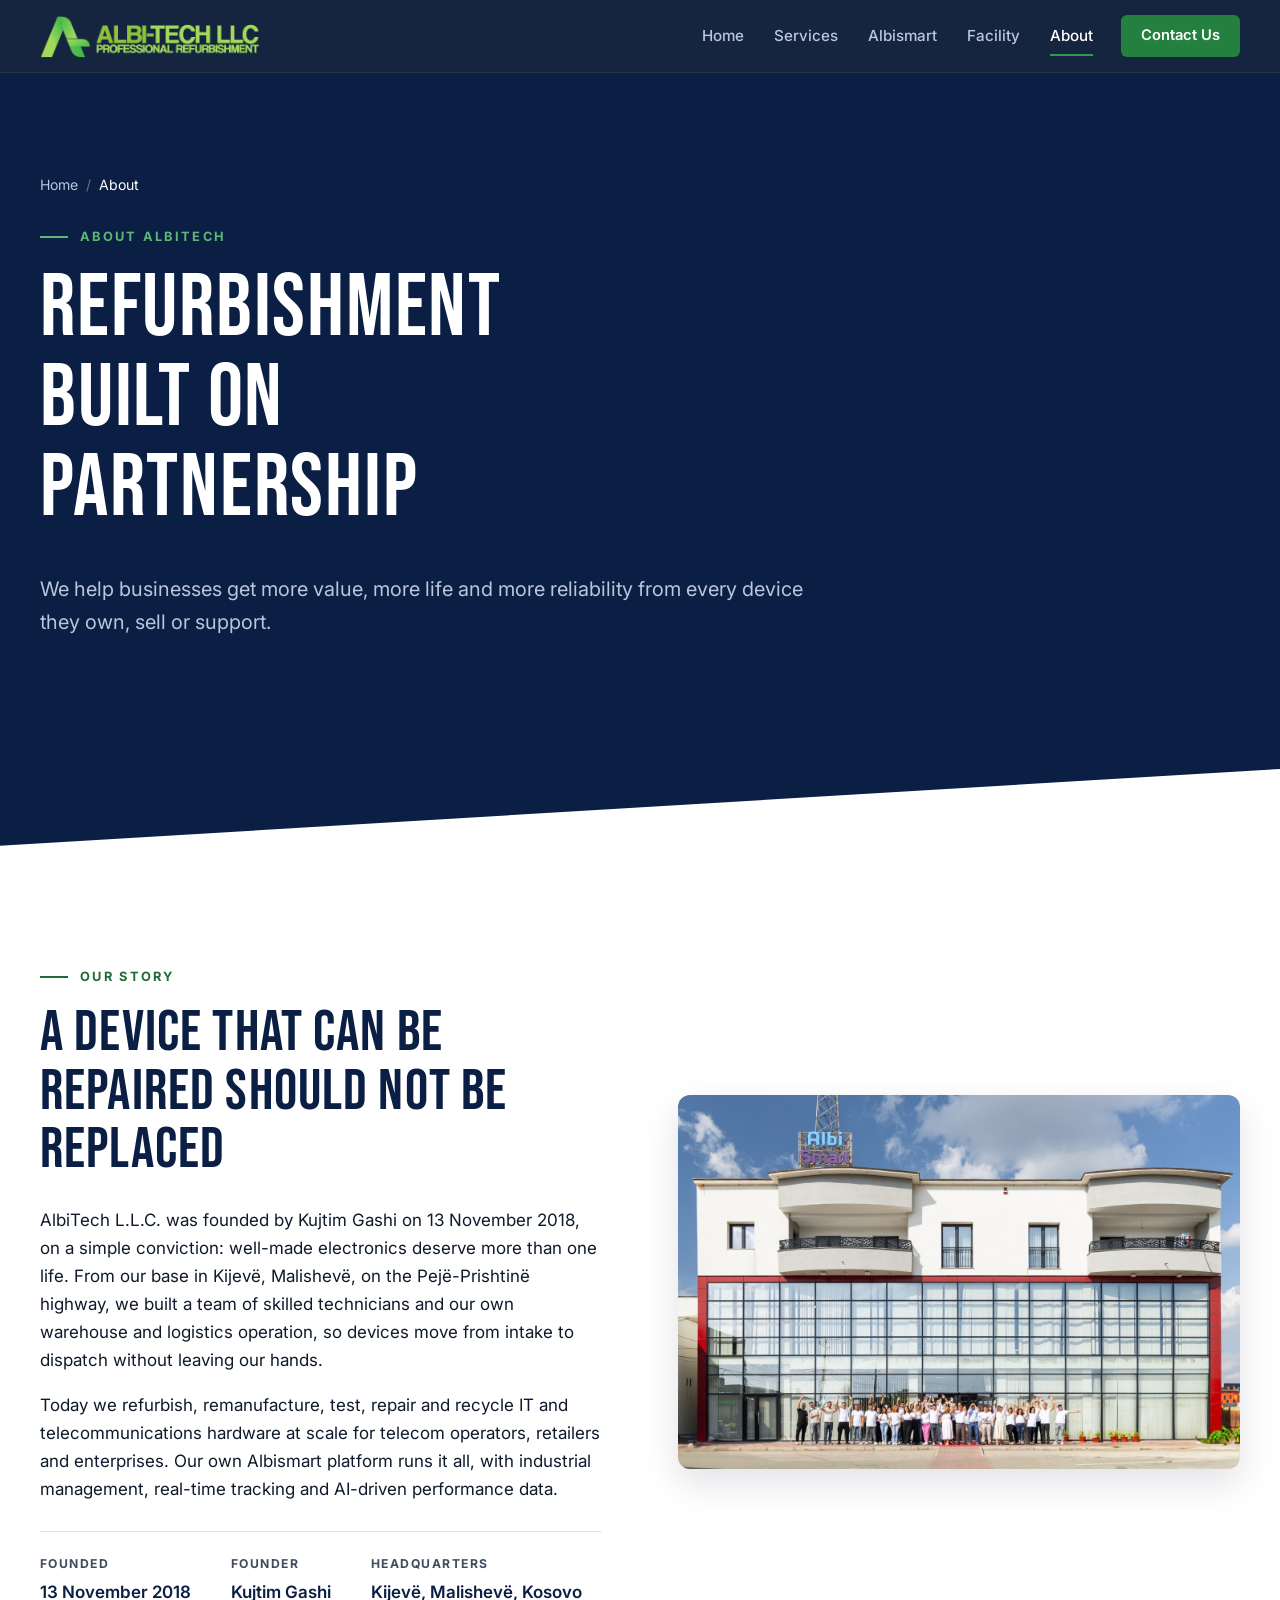
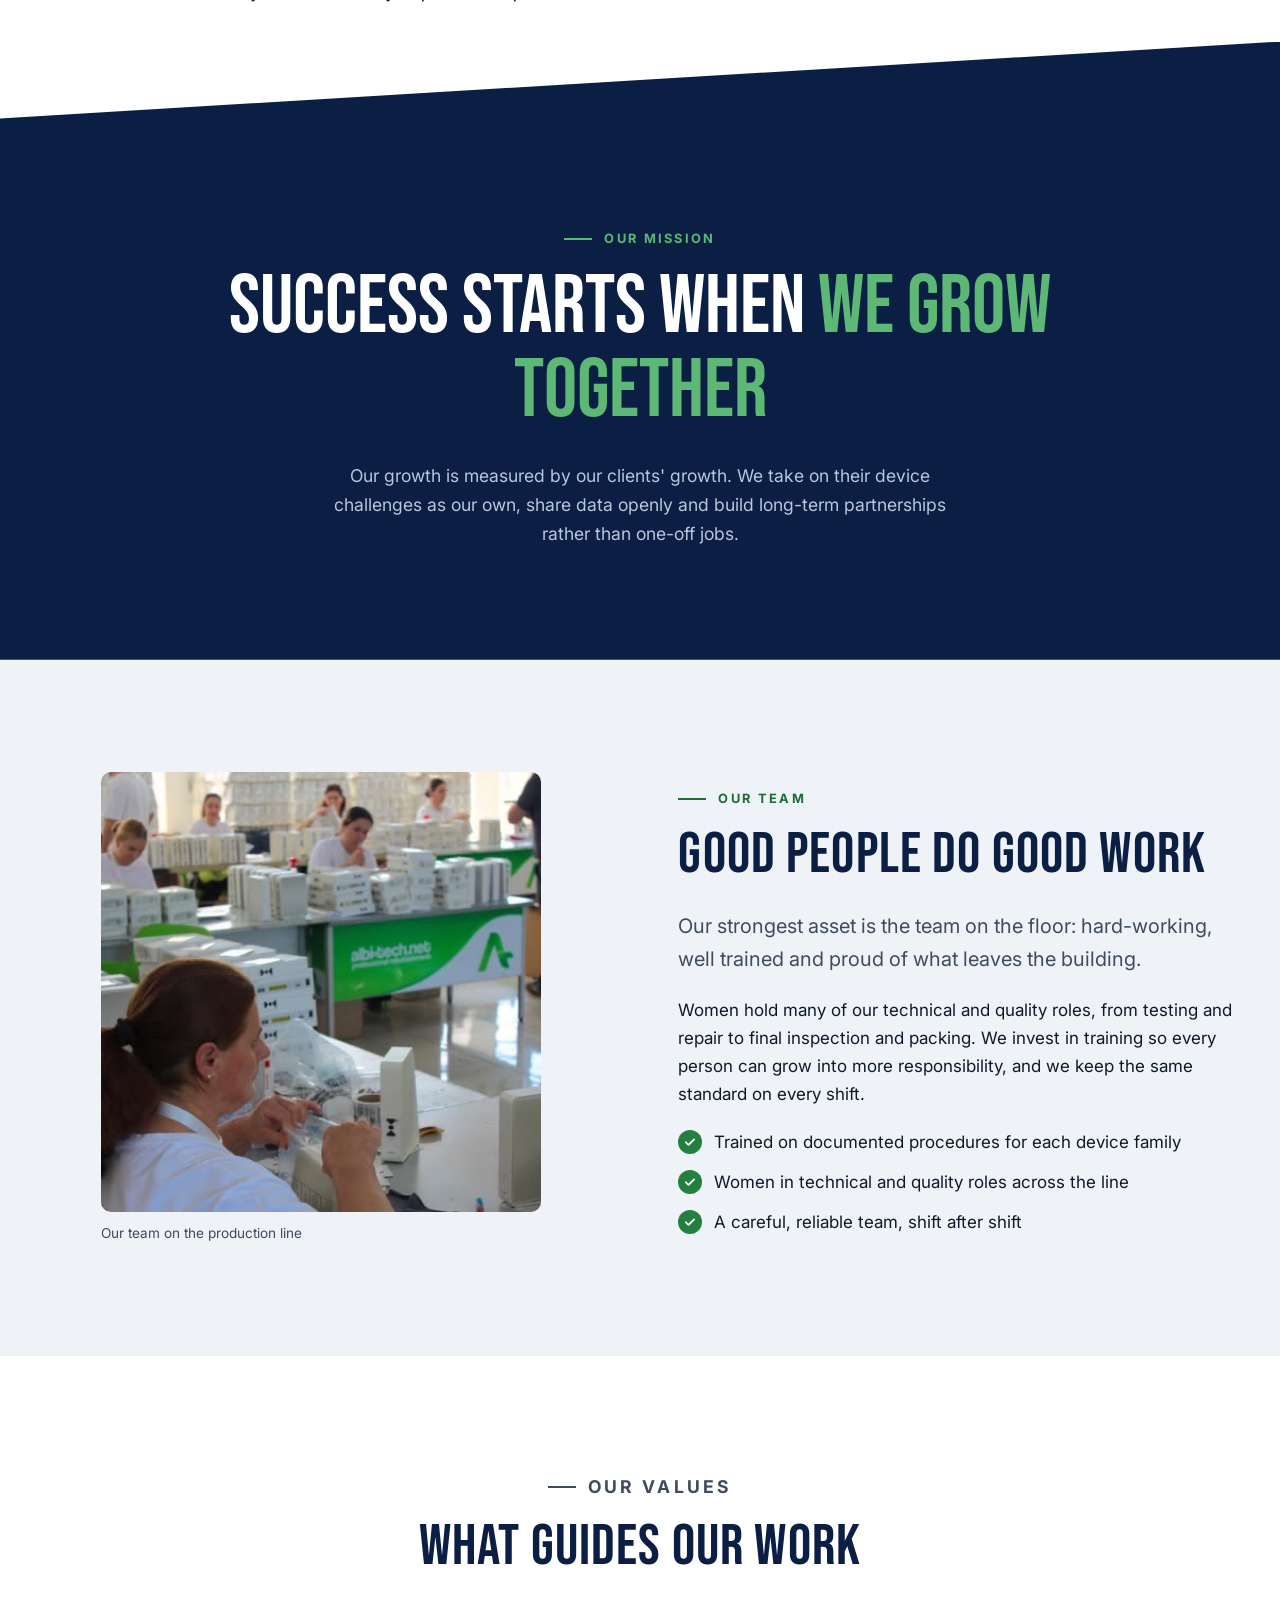
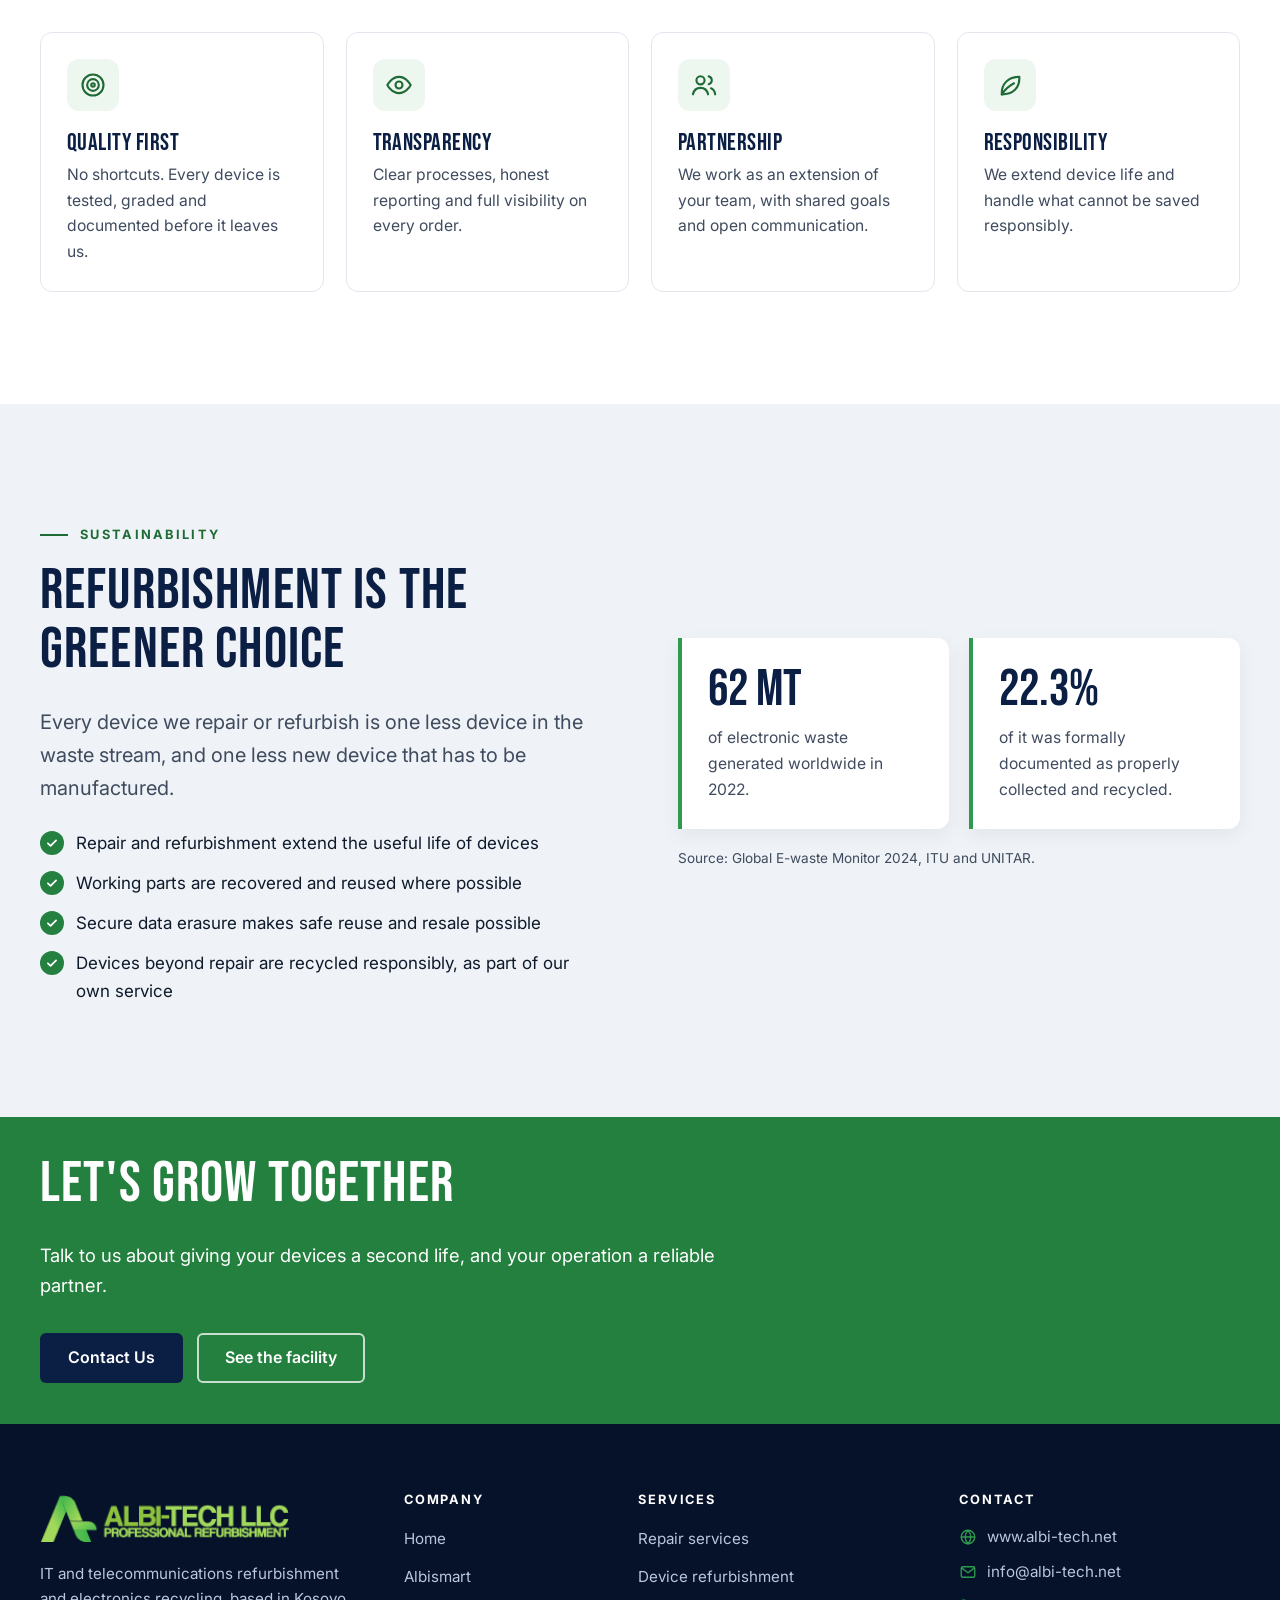
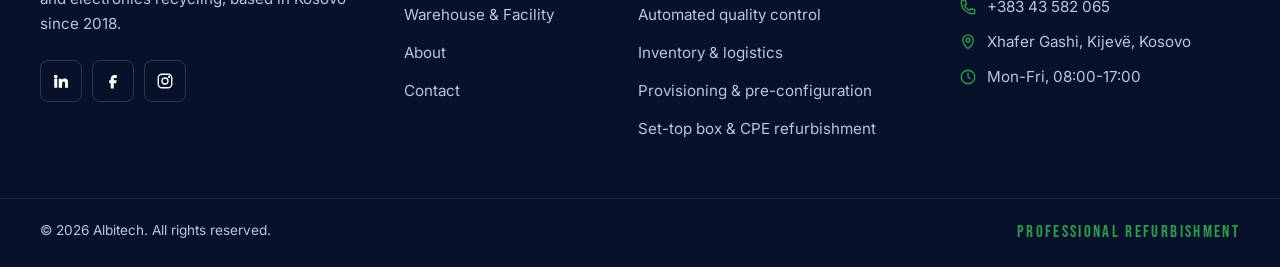
==== commit a0d23f82: "Add phone number, info@ email and street address - Contact email is now info@albi-tech.net on every " ====
--- a/about.html
+++ b/about.html
@@ -23,7 +23,7 @@
   <link rel="stylesheet" href="https://fonts.googleapis.com/css2?family=Bebas+Neue&amp;family=Inter:wght@400;500;600;700&amp;display=swap">
   <script>document.documentElement.classList.add("js");</script>
   <link rel="stylesheet" href="assets/css/styles.css?v=6">
-  <script src="assets/js/main.js?v=5" defer></script>
+  <script src="assets/js/main.js?v=6" defer></script>
 </head>
 <body>
   <a class="skip-link" href="#main">Skip to main content</a>
@@ -218,8 +218,9 @@
         <h2 class="footer-title">Contact</h2>
         <ul class="footer-contact">
           <li><svg class="icon" viewBox="0 0 24 24" aria-hidden="true"><circle cx="12" cy="12" r="9"/><path d="M3 12h18M12 3c2.5 2.7 3.8 5.7 3.8 9s-1.3 6.3-3.8 9c-2.5-2.7-3.8-5.7-3.8-9S9.5 5.7 12 3z"/></svg><a href="https://www.albi-tech.net">www.albi-tech.net</a></li>
-          <li><svg class="icon" viewBox="0 0 24 24" aria-hidden="true"><rect x="3" y="5" width="18" height="14" rx="2"/><path d="M3.5 6.5l8.5 6.5 8.5-6.5"/></svg><a href="mailto:office@albi-tech.net">office@albi-tech.net</a></li>
-          <li><svg class="icon" viewBox="0 0 24 24" aria-hidden="true"><path d="M12 21s-7-6.2-7-11.5a7 7 0 0 1 14 0C19 14.8 12 21 12 21z"/><circle cx="12" cy="9.5" r="2.5"/></svg><a href="https://maps.app.goo.gl/2U7qtQhpvTjWQRKJ6" target="_blank" rel="noopener">Kijevë, Kosovo</a></li>
+          <li><svg class="icon" viewBox="0 0 24 24" aria-hidden="true"><rect x="3" y="5" width="18" height="14" rx="2"/><path d="M3.5 6.5l8.5 6.5 8.5-6.5"/></svg><a href="mailto:info@albi-tech.net">info@albi-tech.net</a></li>
+          <li><svg class="icon" viewBox="0 0 24 24" aria-hidden="true"><path d="M5 3h3l2 5-2.5 1.5a11 11 0 0 0 7 7L16 14l5 2v3a2 2 0 0 1-2 2A16 16 0 0 1 3 5a2 2 0 0 1 2-2z"/></svg><a href="tel:+38343582065">+383 43 582 065</a></li>
+          <li><svg class="icon" viewBox="0 0 24 24" aria-hidden="true"><path d="M12 21s-7-6.2-7-11.5a7 7 0 0 1 14 0C19 14.8 12 21 12 21z"/><circle cx="12" cy="9.5" r="2.5"/></svg><a href="https://maps.app.goo.gl/2U7qtQhpvTjWQRKJ6" target="_blank" rel="noopener">Xhafer Gashi, Kijevë, Kosovo</a></li>
           <li><svg class="icon" viewBox="0 0 24 24" aria-hidden="true"><circle cx="12" cy="12" r="9"/><path d="M12 7v5l3 2"/></svg><span>Mon-Fri, 08:00-17:00</span></li>
         </ul>
       </div>
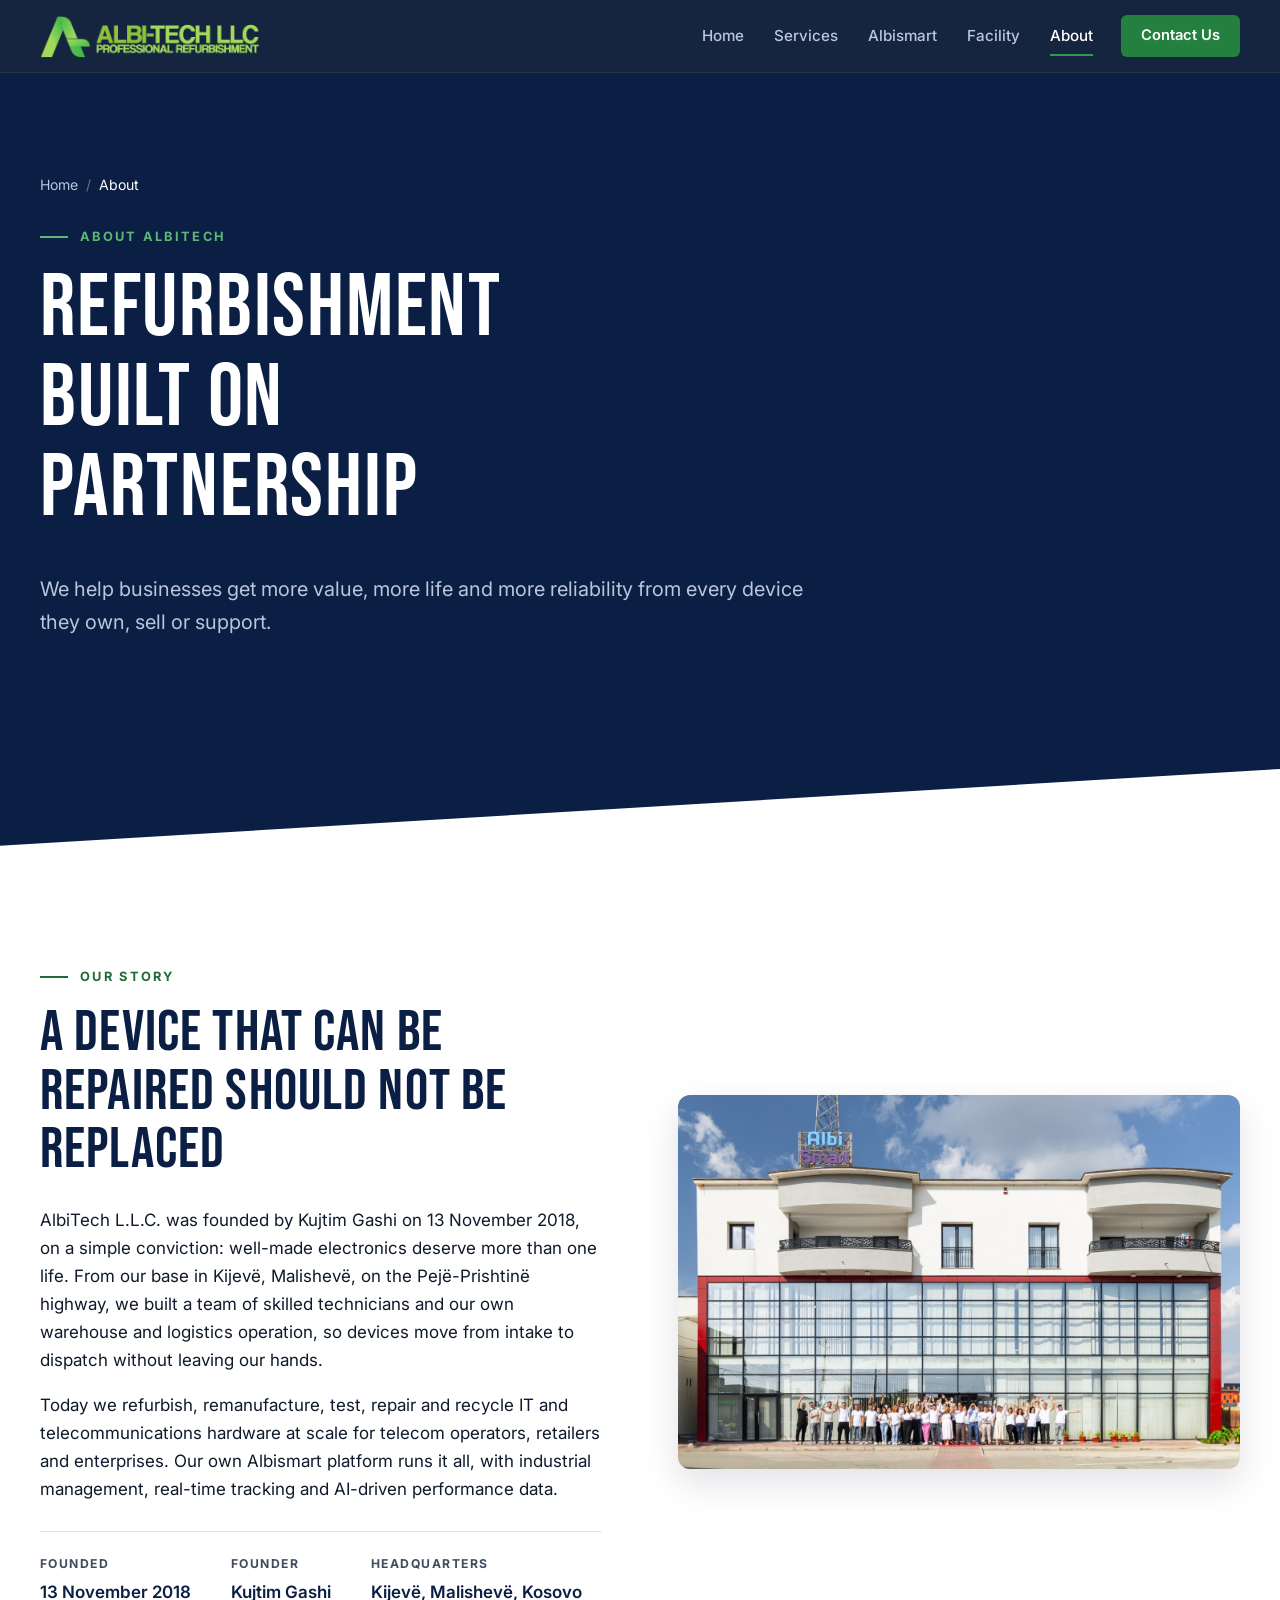
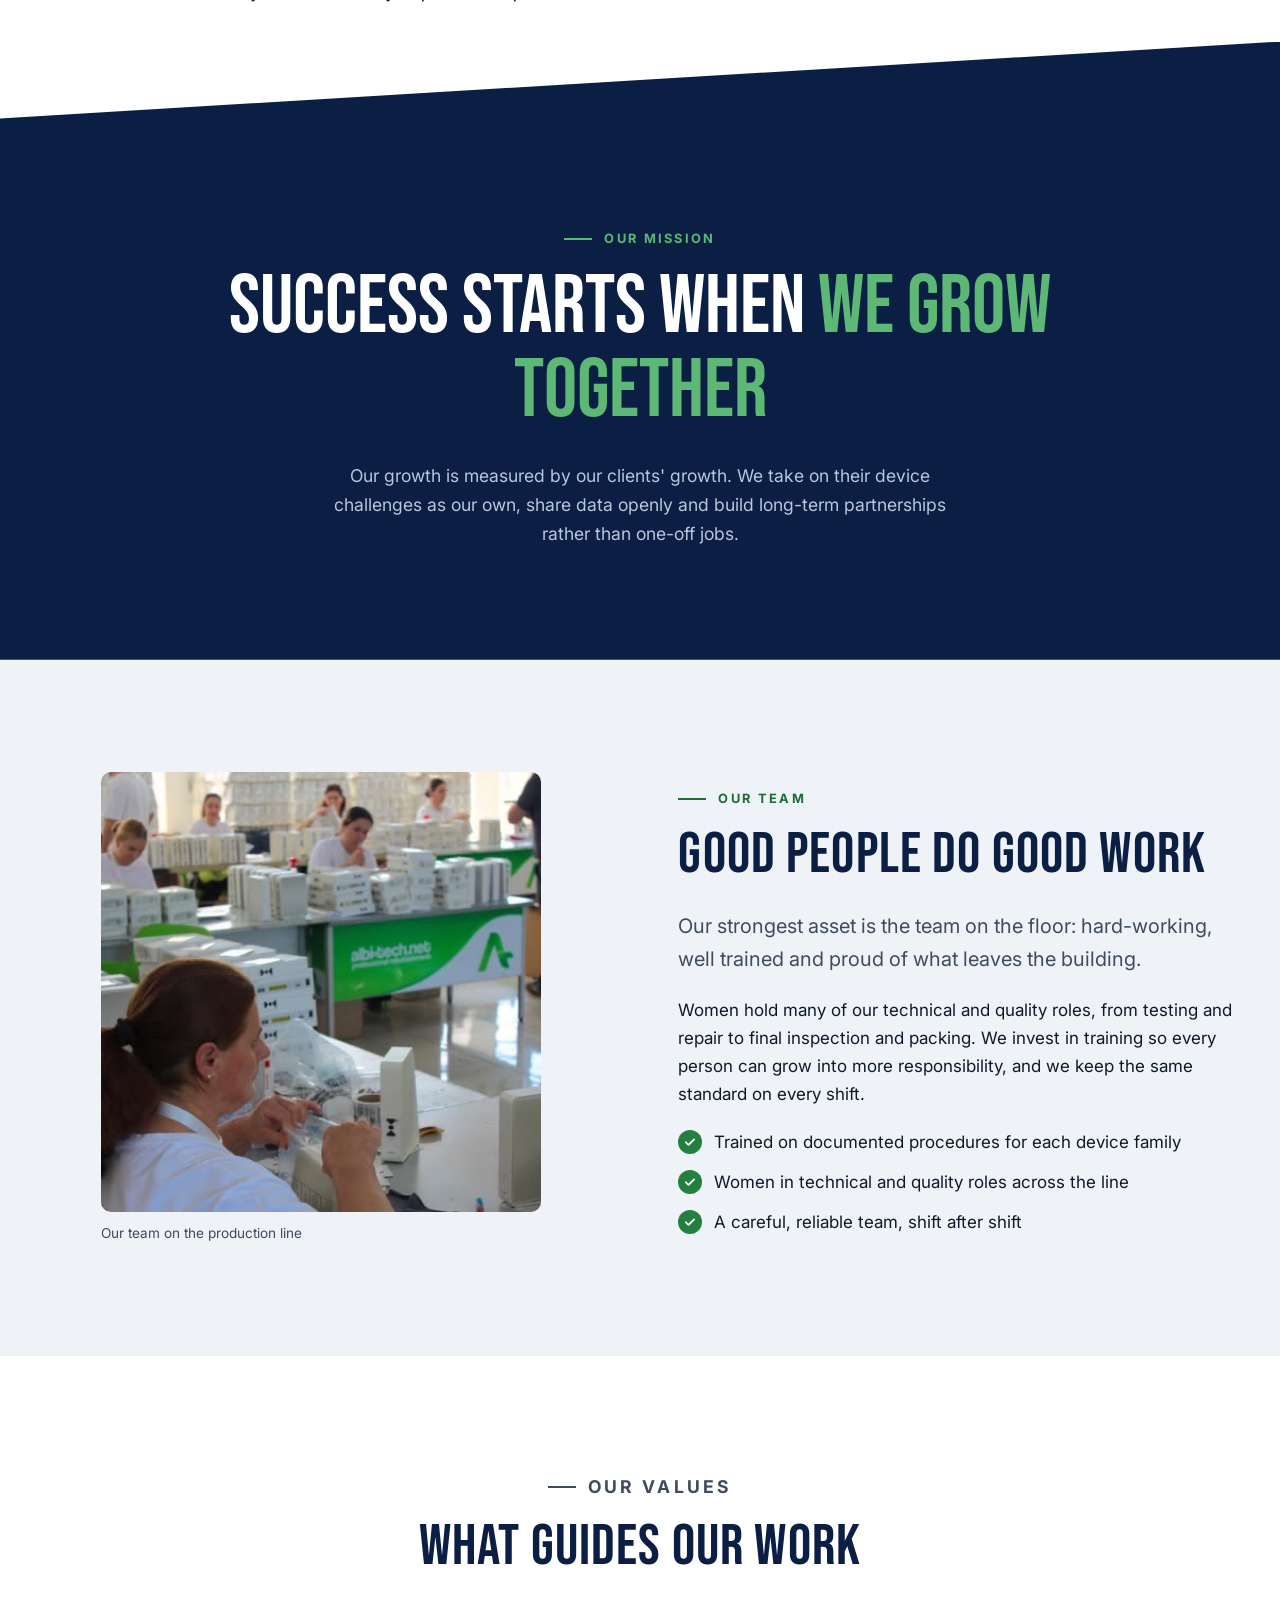
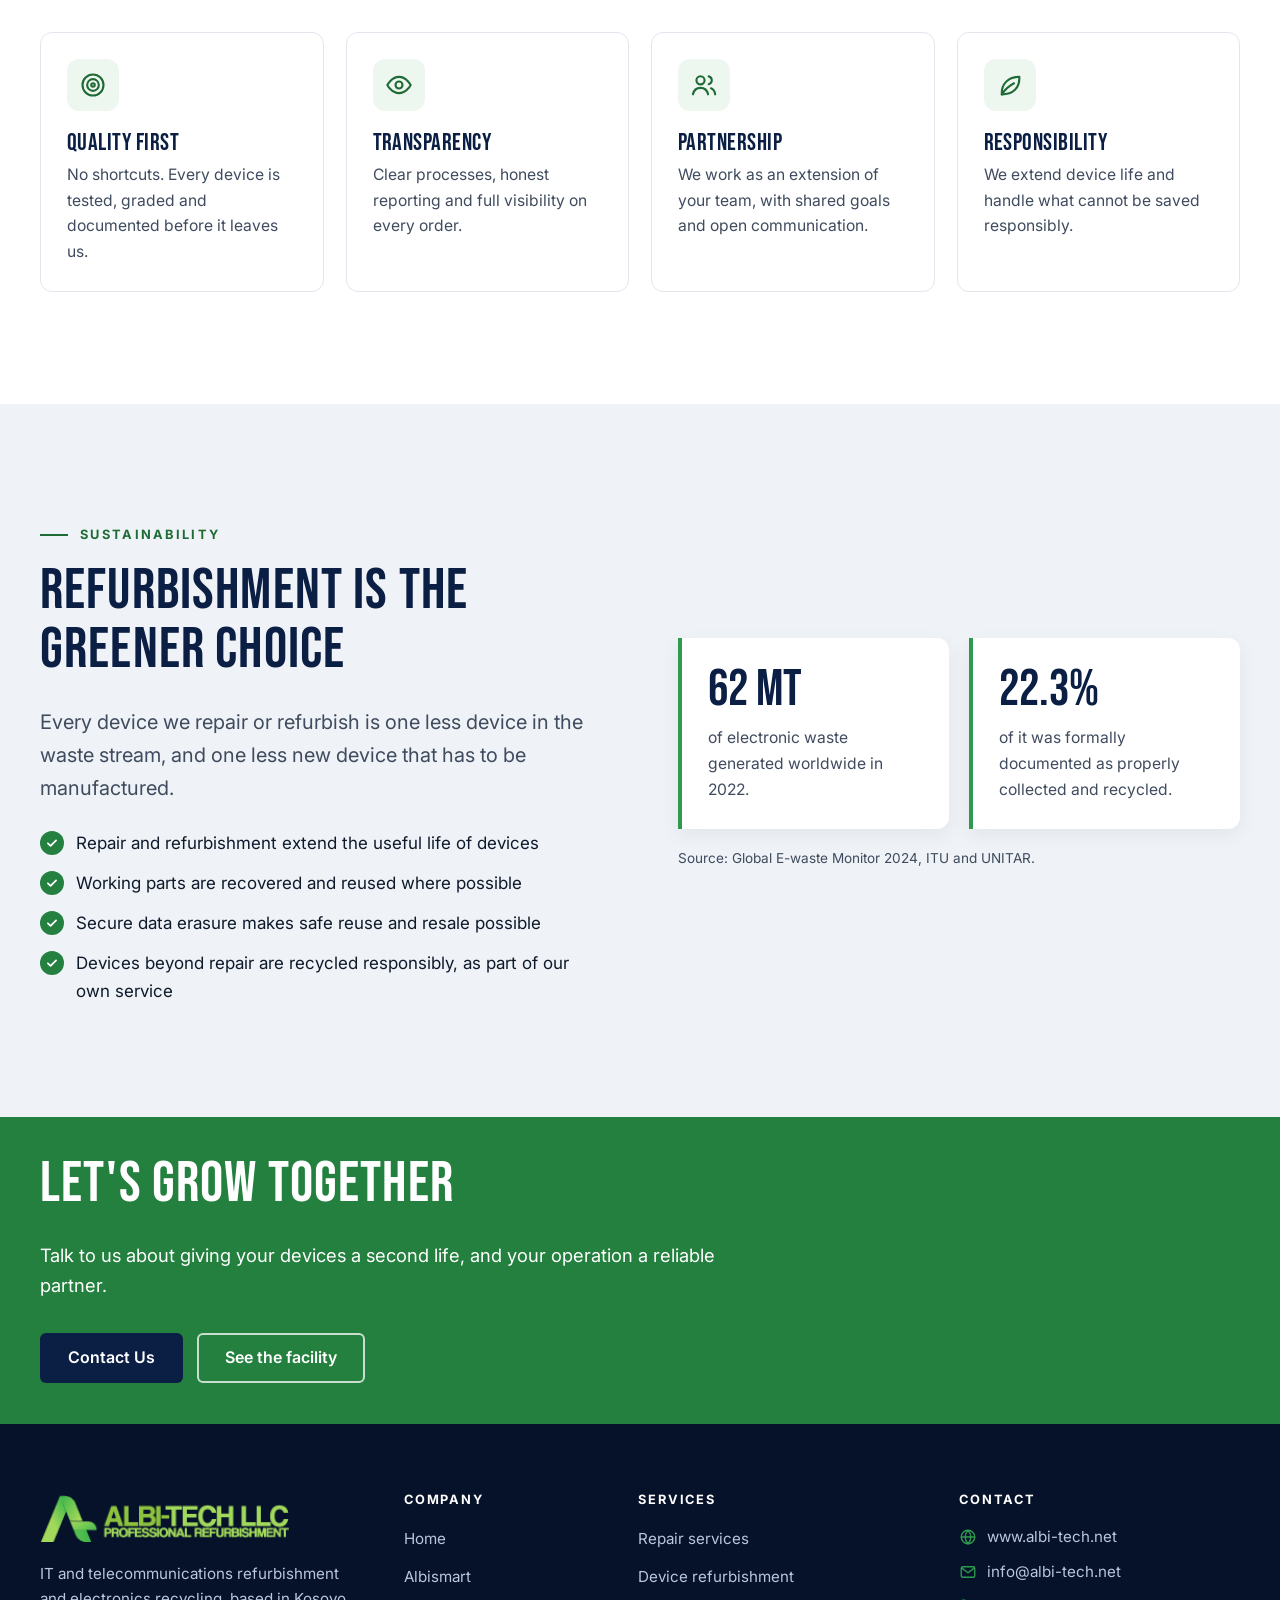
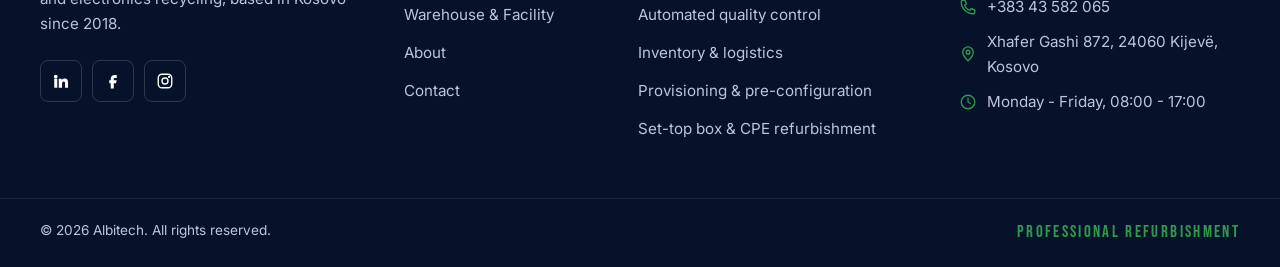
==== commit c8f0889c: "Add a PHP admin panel and update company figures Add a password-protected admin at /admin/ for editi" ====
--- a/about.html
+++ b/about.html
@@ -22,7 +22,7 @@
   <link rel="preconnect" href="https://fonts.gstatic.com" crossorigin>
   <link rel="stylesheet" href="https://fonts.googleapis.com/css2?family=Bebas+Neue&amp;family=Inter:wght@400;500;600;700&amp;display=swap">
   <script>document.documentElement.classList.add("js");</script>
-  <link rel="stylesheet" href="assets/css/styles.css?v=6">
+  <link rel="stylesheet" href="assets/css/styles.css?v=7">
   <script src="assets/js/main.js?v=6" defer></script>
 </head>
 <body>
@@ -69,7 +69,7 @@
           <dl class="facts-list">
             <div><dt>Founded</dt><dd>13 November 2018</dd></div>
             <div><dt>Founder</dt><dd>Kujtim Gashi</dd></div>
-            <div><dt>Headquarters</dt><dd>Kijevë, Malishevë, Kosovo</dd></div>
+            <div><dt>Headquarters</dt><dd><!-- cms:hq -->Kijevë, Malishevë, Kosovo<!-- /cms:hq --></dd></div>
           </dl>
         </div>
         <figure class="media-frame" data-reveal="right">
@@ -217,11 +217,13 @@
       <div class="footer-col">
         <h2 class="footer-title">Contact</h2>
         <ul class="footer-contact">
+          <!-- cms:footer-contact -->
           <li><svg class="icon" viewBox="0 0 24 24" aria-hidden="true"><circle cx="12" cy="12" r="9"/><path d="M3 12h18M12 3c2.5 2.7 3.8 5.7 3.8 9s-1.3 6.3-3.8 9c-2.5-2.7-3.8-5.7-3.8-9S9.5 5.7 12 3z"/></svg><a href="https://www.albi-tech.net">www.albi-tech.net</a></li>
           <li><svg class="icon" viewBox="0 0 24 24" aria-hidden="true"><rect x="3" y="5" width="18" height="14" rx="2"/><path d="M3.5 6.5l8.5 6.5 8.5-6.5"/></svg><a href="mailto:info@albi-tech.net">info@albi-tech.net</a></li>
           <li><svg class="icon" viewBox="0 0 24 24" aria-hidden="true"><path d="M5 3h3l2 5-2.5 1.5a11 11 0 0 0 7 7L16 14l5 2v3a2 2 0 0 1-2 2A16 16 0 0 1 3 5a2 2 0 0 1 2-2z"/></svg><a href="tel:+38343582065">+383 43 582 065</a></li>
-          <li><svg class="icon" viewBox="0 0 24 24" aria-hidden="true"><path d="M12 21s-7-6.2-7-11.5a7 7 0 0 1 14 0C19 14.8 12 21 12 21z"/><circle cx="12" cy="9.5" r="2.5"/></svg><a href="https://maps.app.goo.gl/2U7qtQhpvTjWQRKJ6" target="_blank" rel="noopener">Xhafer Gashi, Kijevë, Kosovo</a></li>
-          <li><svg class="icon" viewBox="0 0 24 24" aria-hidden="true"><circle cx="12" cy="12" r="9"/><path d="M12 7v5l3 2"/></svg><span>Mon-Fri, 08:00-17:00</span></li>
+          <li><svg class="icon" viewBox="0 0 24 24" aria-hidden="true"><path d="M12 21s-7-6.2-7-11.5a7 7 0 0 1 14 0C19 14.8 12 21 12 21z"/><circle cx="12" cy="9.5" r="2.5"/></svg><a href="https://maps.app.goo.gl/2U7qtQhpvTjWQRKJ6" target="_blank" rel="noopener">Xhafer Gashi 872, 24060 Kijevë, Kosovo</a></li>
+          <li><svg class="icon" viewBox="0 0 24 24" aria-hidden="true"><circle cx="12" cy="12" r="9"/><path d="M12 7v5l3 2"/></svg><span>Monday - Friday, 08:00 - 17:00</span></li>
+          <!-- /cms:footer-contact -->
         </ul>
       </div>
     </div>
--- a/assets/css/styles.css
+++ b/assets/css/styles.css
@@ -279,7 +279,8 @@
 /* ---------- Stats ---------- */
 .stats { position: relative; z-index: 3; margin-top: calc(-1 * clamp(70px, 9vw, 120px)); }
 .stats-card {
-  display: grid; grid-template-columns: repeat(4, 1fr);
+  /* --stat-cols is set by the admin from the number of figures (1 to 4 per row). */
+  display: grid; grid-template-columns: repeat(var(--stat-cols, 4), 1fr);
   background: #fff; border-radius: var(--radius); overflow: hidden;
   box-shadow: 0 24px 56px rgba(6, 18, 42, 0.18);
 }
@@ -299,10 +300,17 @@
   display: block; margin-top: 10px;
   font-size: 0.82rem; font-weight: 700; letter-spacing: 0.1em; text-transform: uppercase; color: var(--ink-soft);
 }
+/* With more than four figures the card wraps to a second row. */
+.stat--row-start::before { display: none; }
+.stat--next-row { border-top: 1px solid var(--gray-200); }
+.stat--fill { grid-column-end: -1; }
 @media (max-width: 820px) {
+  .stat--fill { grid-column-end: auto; }
   .stats-card { grid-template-columns: repeat(2, 1fr); }
-  .stat:nth-child(3)::before { display: none; }
+  .stat:nth-child(odd)::before { display: none; }
+  .stat:nth-child(even)::before { display: block; }
   .stat:nth-child(n + 3) { border-top: 1px solid var(--gray-200); }
+  .stat:last-child:nth-child(odd) { grid-column: 1 / -1; }
 }
 .ph-note { margin: 14px 0 0; text-align: center; font-size: 0.8rem; color: var(--ink-soft); }
 .ph-note::before { content: "\25B2  "; color: var(--green-600); font-size: 0.65rem; }
